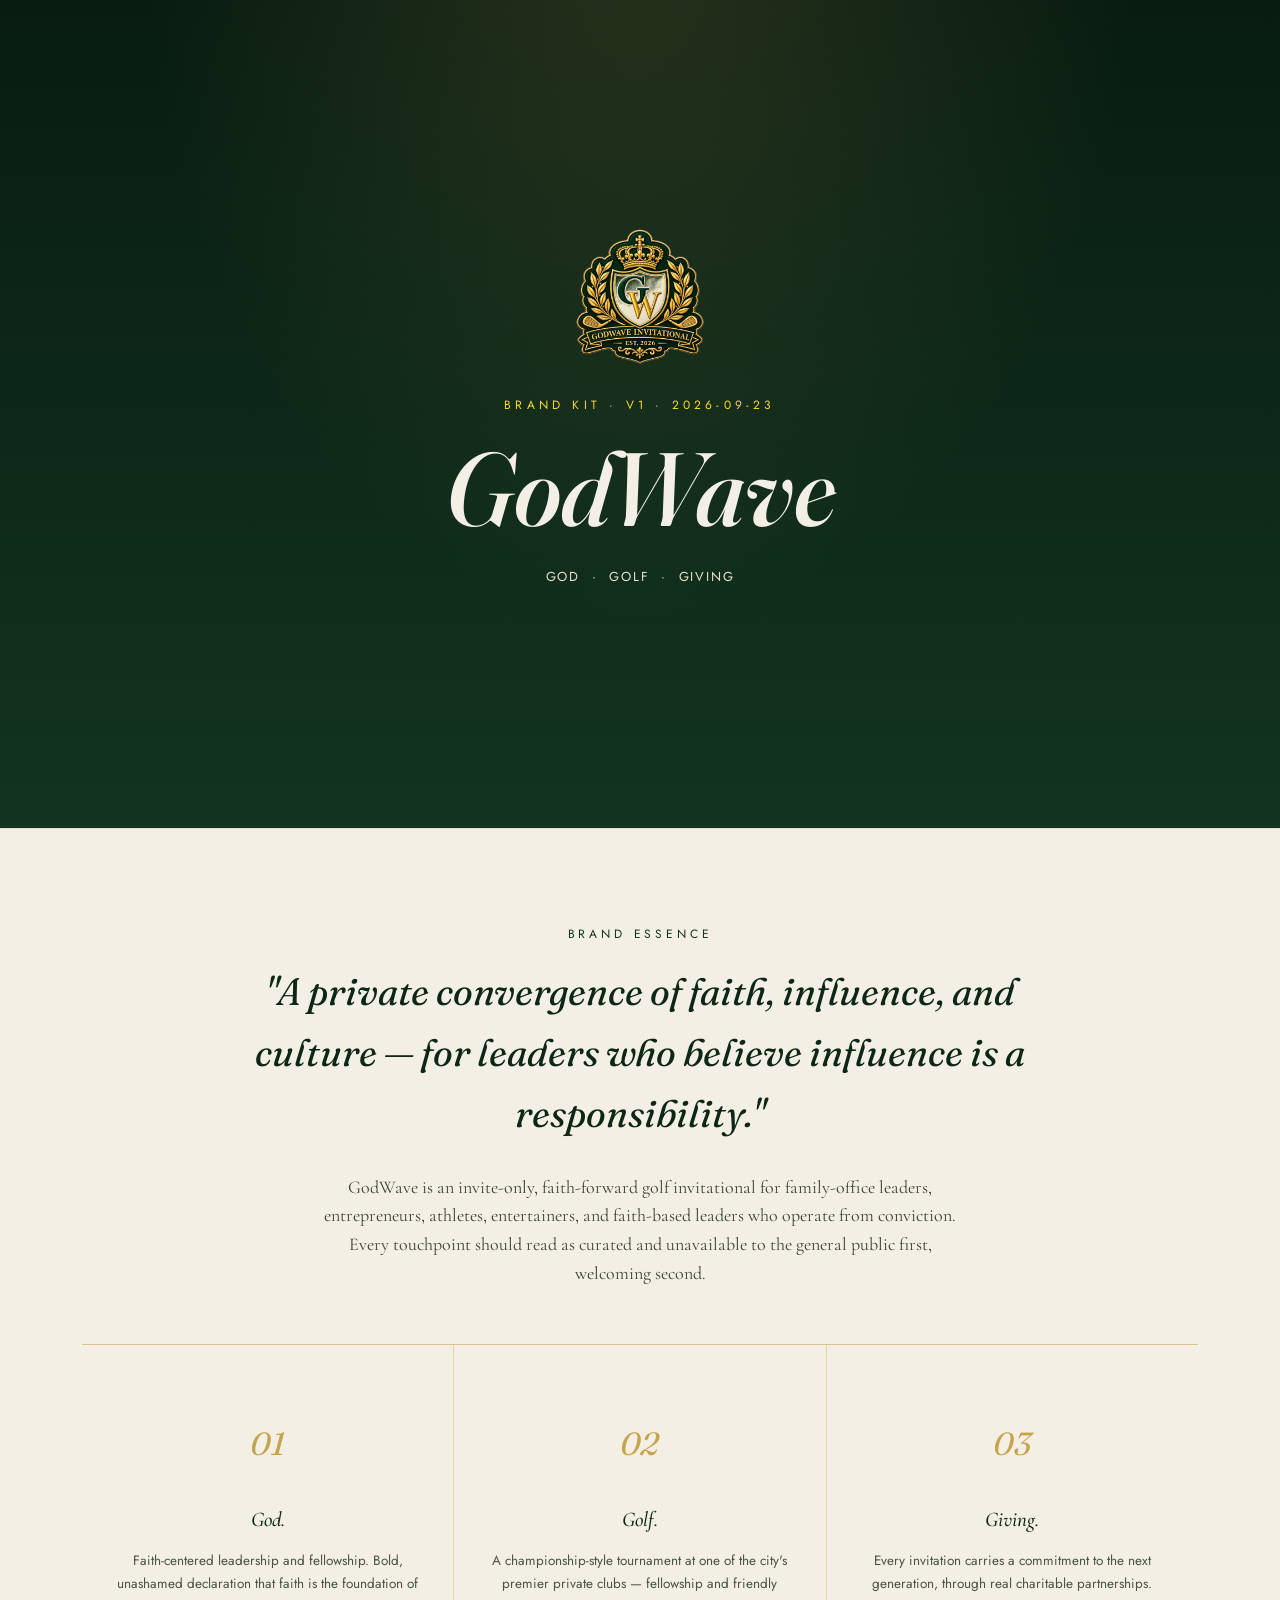
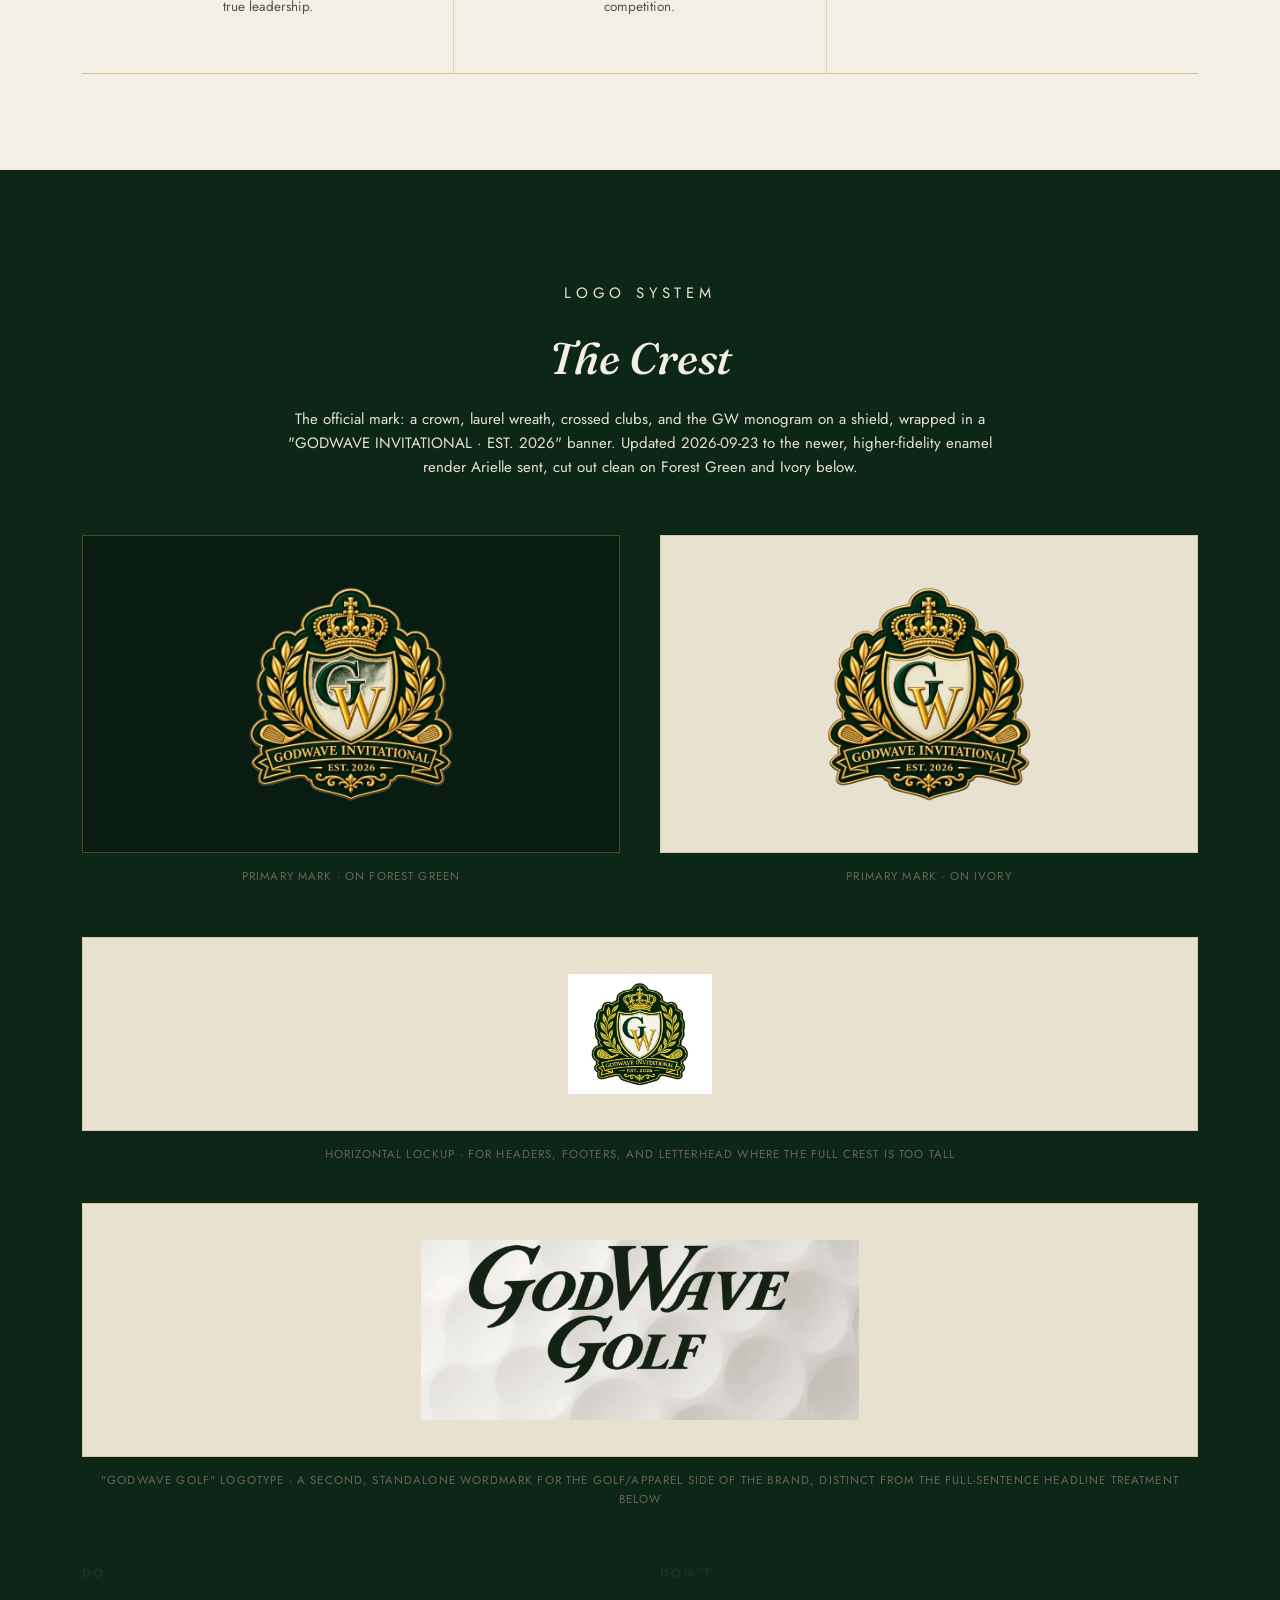
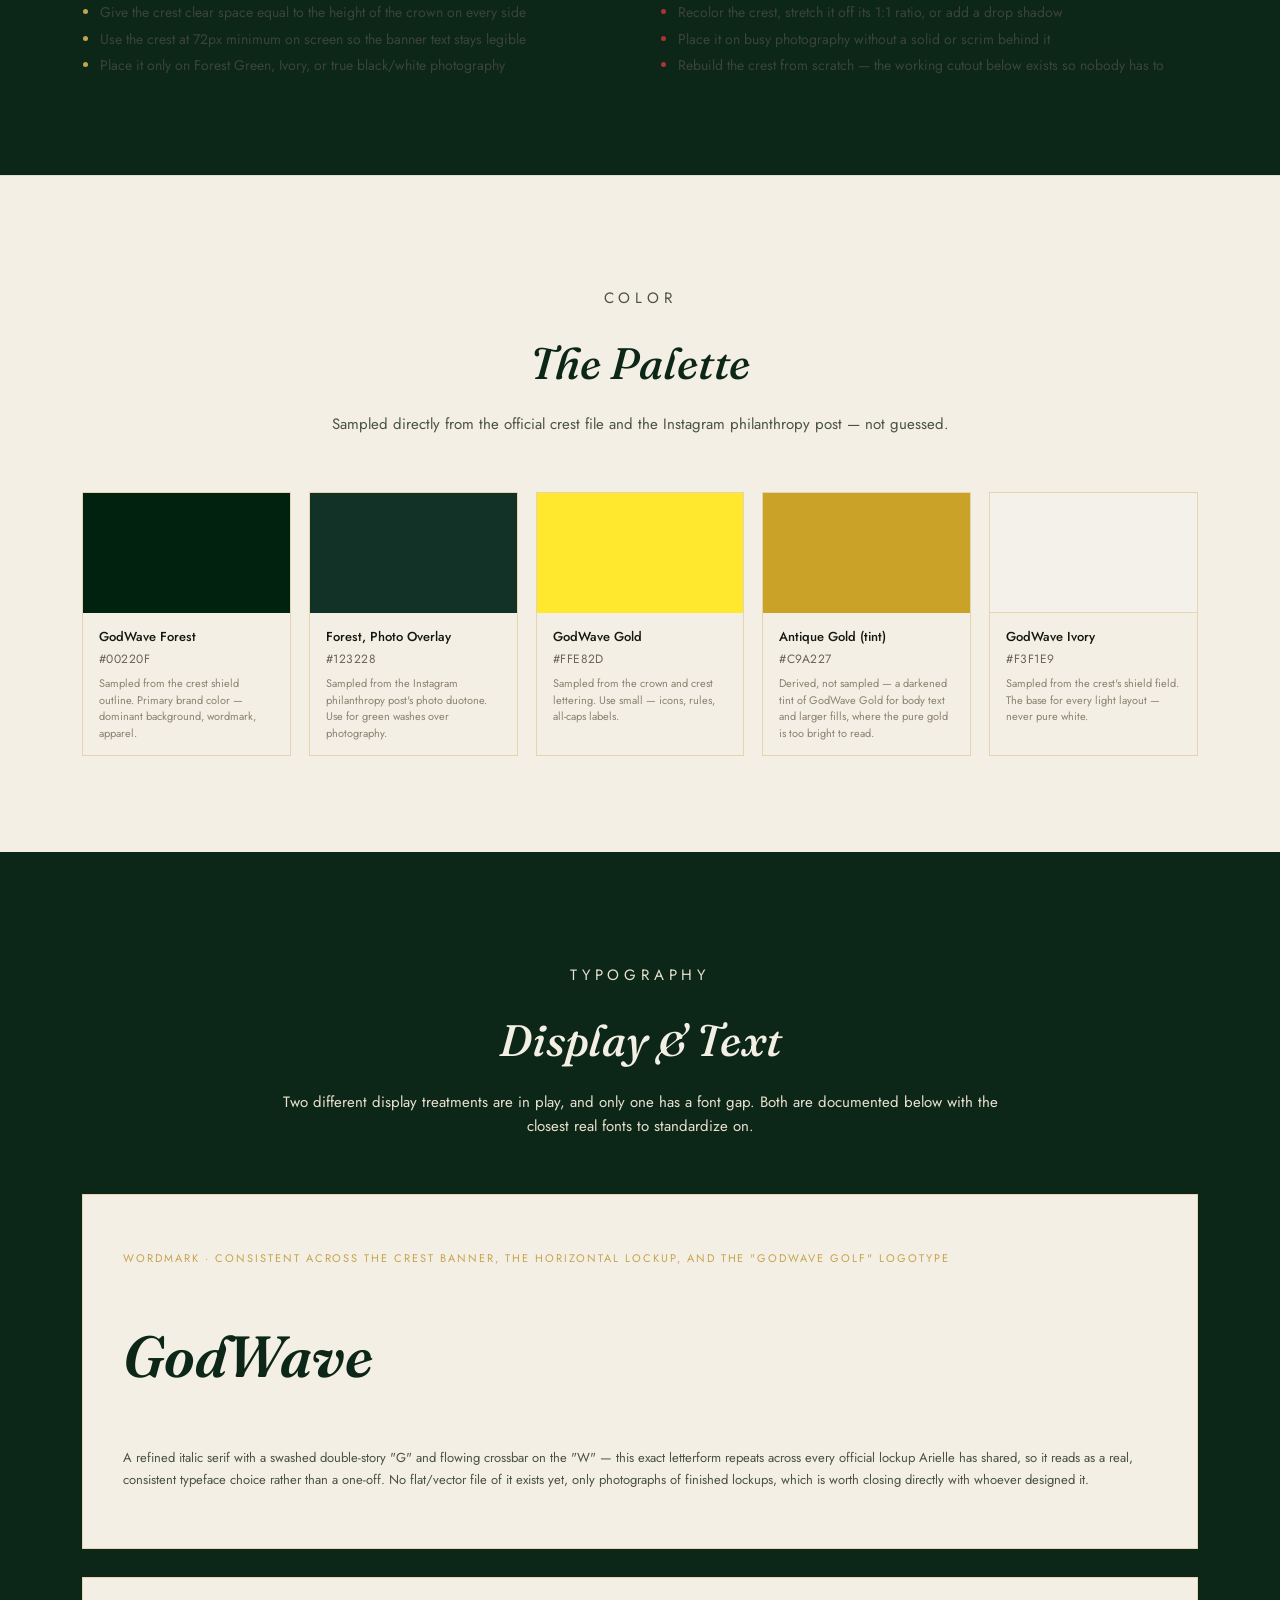
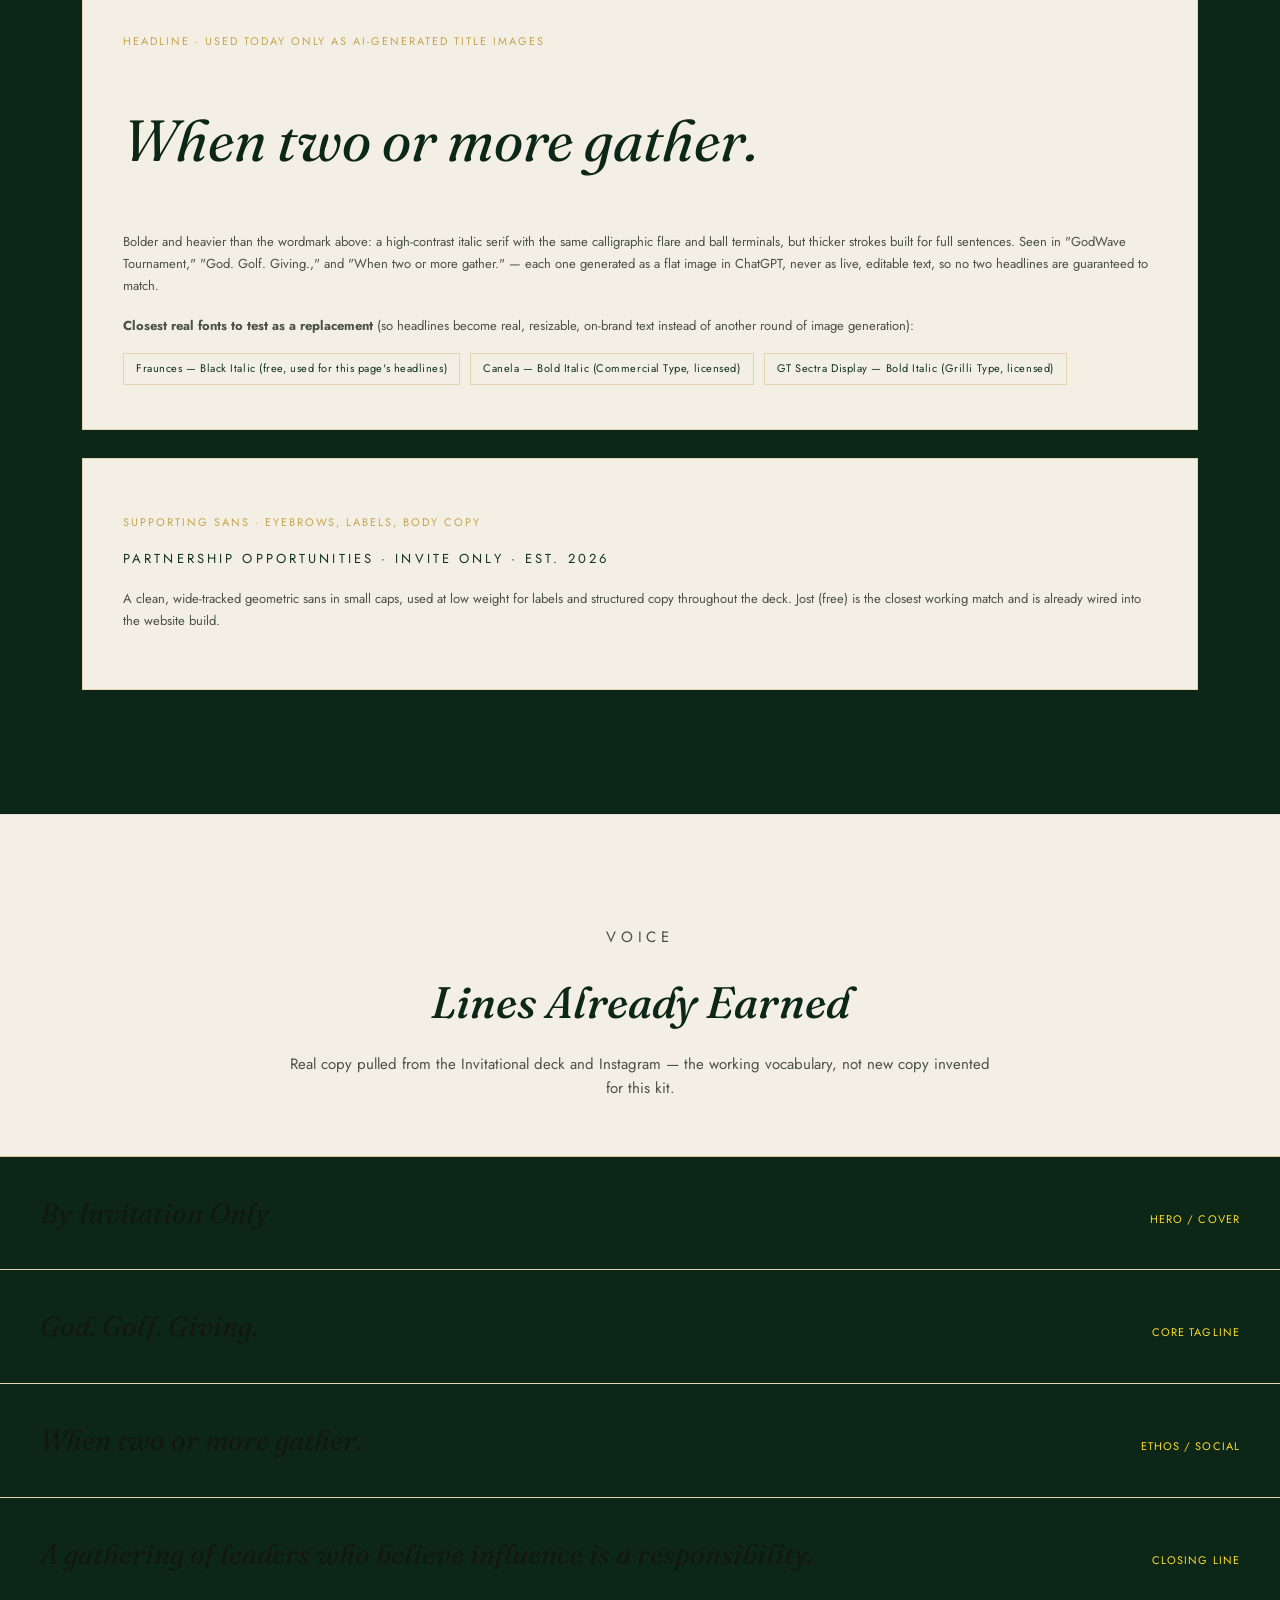
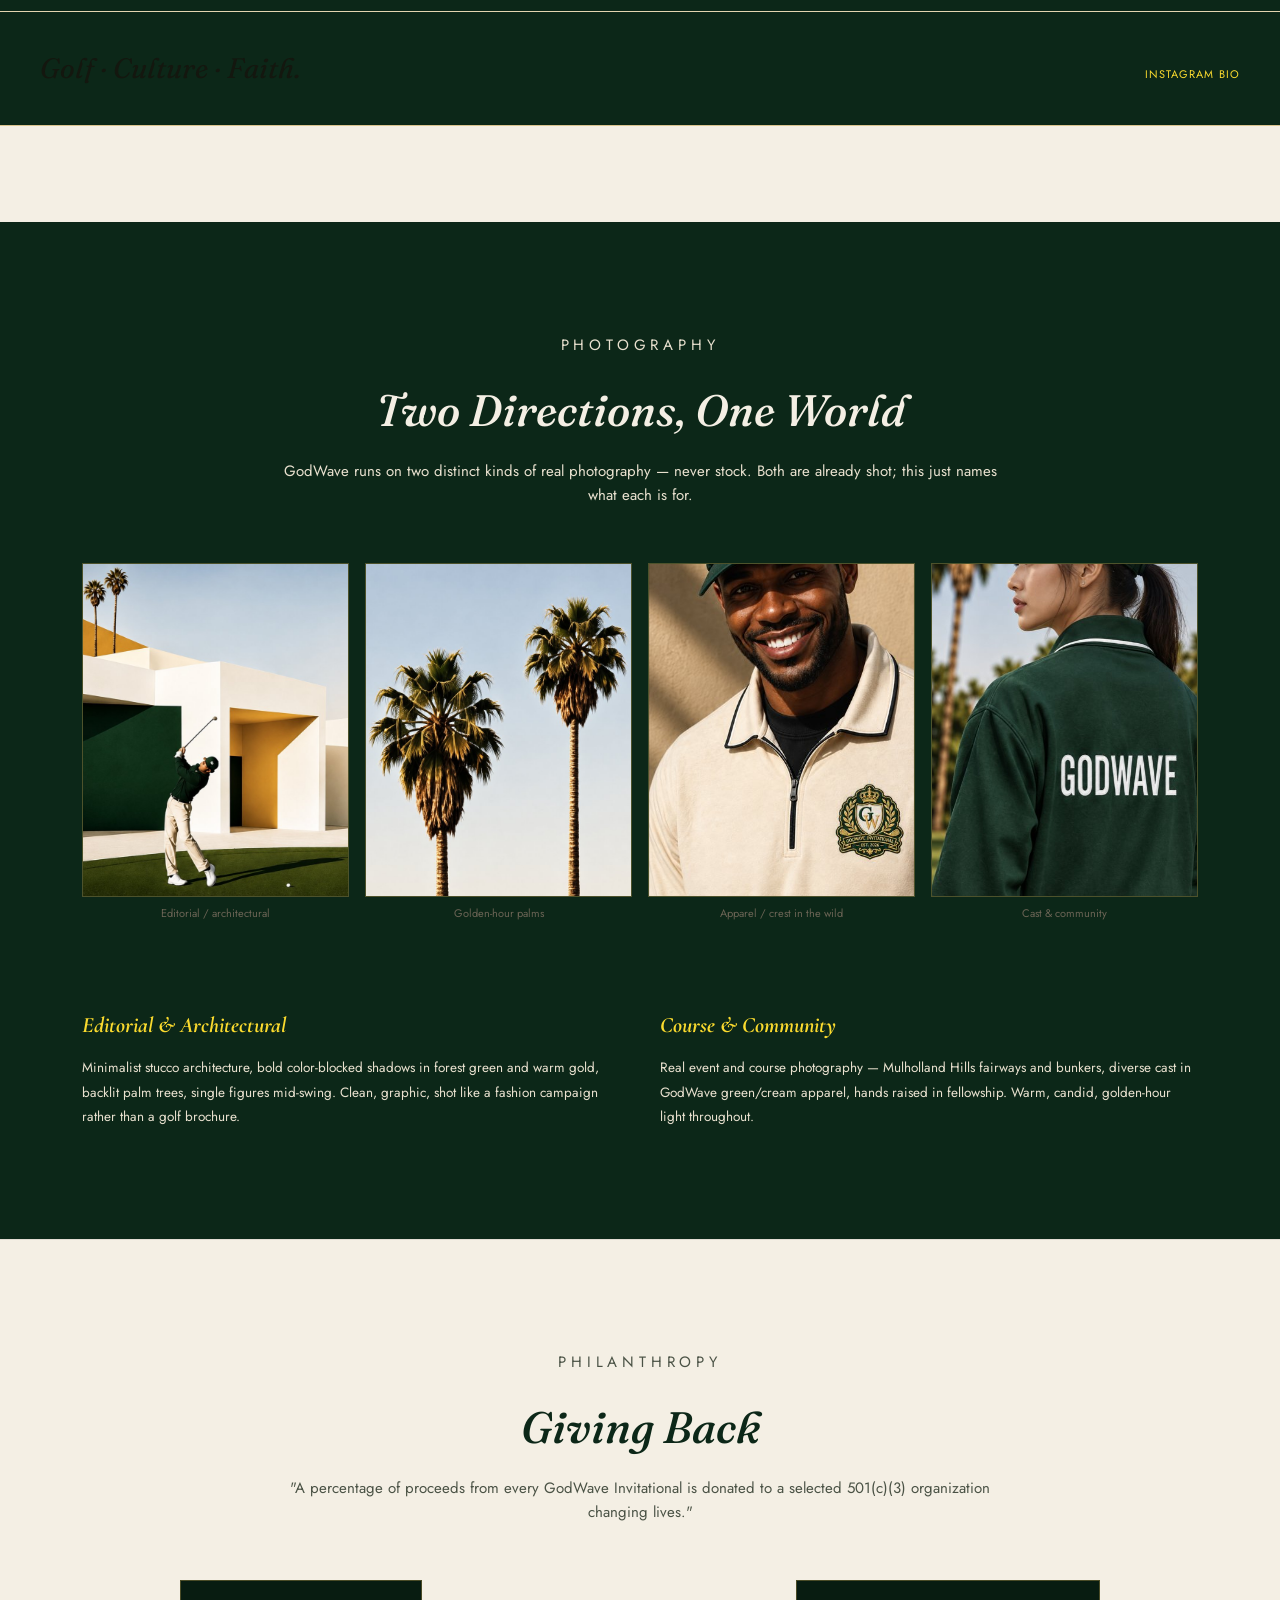
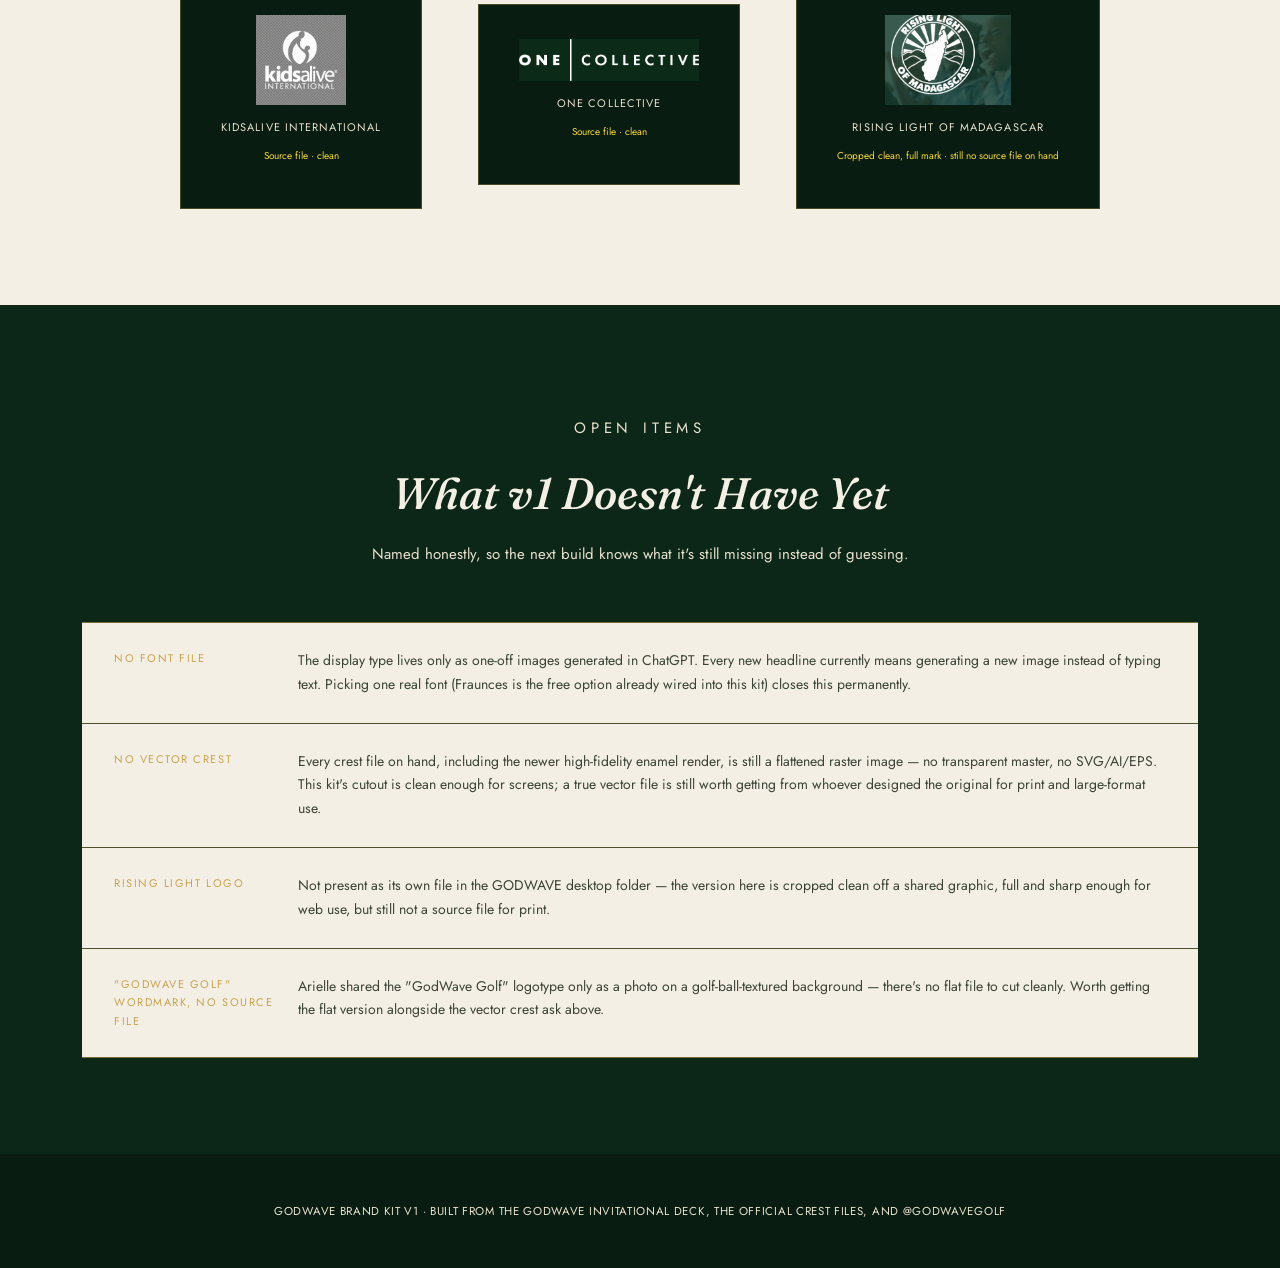
==== brand-kit/index.html @ 6af39748 "Add GodWave brand kit v1" ====
<!doctype html>
<html lang="en">
<head>
<meta charset="utf-8" />
<meta name="viewport" content="width=device-width, initial-scale=1" />
<title>GodWave — Brand Kit v1</title>
<link rel="preconnect" href="https://fonts.googleapis.com">
<link rel="preconnect" href="https://fonts.gstatic.com" crossorigin>
<link href="https://fonts.googleapis.com/css2?family=Fraunces:ital,opsz,wght@0,9..144,600;0,9..144,900;1,9..144,600;1,9..144,900&family=Cormorant+Garamond:ital,wght@0,500;1,500;1,600&family=Jost:wght@400;500&display=swap" rel="stylesheet">
<link rel="stylesheet" href="styles.css" />
</head>
<body>

<section class="cover">
  <div>
    <img src="assets/crest-transparent.png" alt="GodWave crest" />
    <p class="kicker">BRAND KIT · V1 · 2026-09-23</p>
    <h1>GodWave</h1>
    <p class="sub">GOD &nbsp;·&nbsp; GOLF &nbsp;·&nbsp; GIVING</p>
  </div>
</section>

<section>
  <div class="wrap">
    <p class="eyebrow eyebrow--onlight" style="text-align:center">BRAND ESSENCE</p>
    <p class="essence-quote">"A private convergence of faith, influence, and culture &mdash; for leaders who believe influence is a responsibility."</p>
    <p class="essence-body">GodWave is an invite-only, faith-forward golf invitational for family-office leaders, entrepreneurs, athletes, entertainers, and faith-based leaders who operate from conviction. Every touchpoint should read as curated and unavailable to the general public first, welcoming second.</p>

    <div class="pillars">
      <div class="pillar">
        <p class="num">01</p>
        <h3>God.</h3>
        <p>Faith-centered leadership and fellowship. Bold, unashamed declaration that faith is the foundation of true leadership.</p>
      </div>
      <div class="pillar">
        <p class="num">02</p>
        <h3>Golf.</h3>
        <p>A championship-style tournament at one of the city's premier private clubs &mdash; fellowship and friendly competition.</p>
      </div>
      <div class="pillar">
        <p class="num">03</p>
        <h3>Giving.</h3>
        <p>Every invitation carries a commitment to the next generation, through real charitable partnerships.</p>
      </div>
    </div>
  </div>
</section>

<section class="on-dark">
  <div class="wrap">
    <div class="section-head">
      <p class="eyebrow">LOGO SYSTEM</p>
      <h2>The Crest</h2>
      <p>The official mark: a crown, laurel wreath, crossed clubs, and the GW monogram on a shield, wrapped in a "GODWAVE INVITATIONAL &middot; EST. 2026" banner. Updated 2026-09-23 to the newer, higher-fidelity enamel render Arielle sent, cut out clean on Forest Green and Ivory below.</p>
    </div>

    <div class="logo-grid">
      <div>
        <div class="logo-card"><img src="assets/crest-transparent.png" alt="GodWave crest on dark green" /></div>
        <p class="logo-caption">Primary mark &middot; on Forest Green</p>
      </div>
      <div>
        <div class="logo-card logo-card--light"><img src="assets/crest-transparent.png" alt="GodWave crest on ivory" /></div>
        <p class="logo-caption">Primary mark &middot; on Ivory</p>
      </div>
    </div>

    <div style="margin-top:40px;">
      <div class="logo-card logo-card--light" style="padding:36px;">
        <img src="assets/logo-horizontal.png" alt="GodWave horizontal lockup" style="max-height:120px;" />
      </div>
      <p class="logo-caption">Horizontal lockup &middot; for headers, footers, and letterhead where the full crest is too tall</p>
    </div>

    <div style="margin-top:40px;">
      <div class="logo-card logo-card--light" style="padding:36px;">
        <img src="assets/logotype-godwave-golf.jpg" alt="GodWave Golf logotype" style="max-height:180px;" />
      </div>
      <p class="logo-caption">"GodWave Golf" logotype &middot; a second, standalone wordmark for the golf/apparel side of the brand, distinct from the full-sentence headline treatment below</p>
    </div>

    <div class="rules-grid">
      <div class="do">
        <h4>Do</h4>
        <ul>
          <li>Give the crest clear space equal to the height of the crown on every side</li>
          <li>Use the crest at 72px minimum on screen so the banner text stays legible</li>
          <li>Place it only on Forest Green, Ivory, or true black/white photography</li>
        </ul>
      </div>
      <div class="dont">
        <h4>Don't</h4>
        <ul>
          <li>Recolor the crest, stretch it off its 1:1 ratio, or add a drop shadow</li>
          <li>Place it on busy photography without a solid or scrim behind it</li>
          <li>Rebuild the crest from scratch &mdash; the working cutout below exists so nobody has to</li>
        </ul>
      </div>
    </div>
  </div>
</section>

<section>
  <div class="wrap">
    <div class="section-head">
      <p class="eyebrow eyebrow--onlight">COLOR</p>
      <h2 style="color:var(--green-900)">The Palette</h2>
      <p style="color:#4a5245">Sampled directly from the official crest file and the Instagram philanthropy post &mdash; not guessed.</p>
    </div>

    <div class="swatches">
      <div class="swatch">
        <div class="swatch__fill" style="background:#00220F"></div>
        <div class="swatch__meta">
          <div class="swatch__name">GodWave Forest</div>
          <div class="swatch__hex">#00220F</div>
          <div class="swatch__note">Sampled from the crest shield outline. Primary brand color &mdash; dominant background, wordmark, apparel.</div>
        </div>
      </div>
      <div class="swatch">
        <div class="swatch__fill" style="background:#123228"></div>
        <div class="swatch__meta">
          <div class="swatch__name">Forest, Photo Overlay</div>
          <div class="swatch__hex">#123228</div>
          <div class="swatch__note">Sampled from the Instagram philanthropy post's photo duotone. Use for green washes over photography.</div>
        </div>
      </div>
      <div class="swatch">
        <div class="swatch__fill" style="background:#FFE82D"></div>
        <div class="swatch__meta">
          <div class="swatch__name">GodWave Gold</div>
          <div class="swatch__hex">#FFE82D</div>
          <div class="swatch__note">Sampled from the crown and crest lettering. Use small &mdash; icons, rules, all-caps labels.</div>
        </div>
      </div>
      <div class="swatch">
        <div class="swatch__fill" style="background:#C9A227"></div>
        <div class="swatch__meta">
          <div class="swatch__name">Antique Gold (tint)</div>
          <div class="swatch__hex">#C9A227</div>
          <div class="swatch__note">Derived, not sampled &mdash; a darkened tint of GodWave Gold for body text and larger fills, where the pure gold is too bright to read.</div>
        </div>
      </div>
      <div class="swatch">
        <div class="swatch__fill" style="background:#F3F1E9;border-bottom:1px solid var(--line)"></div>
        <div class="swatch__meta">
          <div class="swatch__name">GodWave Ivory</div>
          <div class="swatch__hex">#F3F1E9</div>
          <div class="swatch__note">Sampled from the crest's shield field. The base for every light layout &mdash; never pure white.</div>
        </div>
      </div>
    </div>
  </div>
</section>

<section class="on-dark">
  <div class="wrap">
    <div class="section-head">
      <p class="eyebrow">TYPOGRAPHY</p>
      <h2>Display &amp; Text</h2>
      <p>Two different display treatments are in play, and only one has a font gap. Both are documented below with the closest real fonts to standardize on.</p>
    </div>

    <div class="type-specimen">
      <p class="label">Wordmark &middot; consistent across the crest banner, the horizontal lockup, and the "GodWave Golf" logotype</p>
      <p class="sample-display" style="font-weight:600;">GodWave</p>
      <p class="meta">A refined italic serif with a swashed double-story "G" and flowing crossbar on the "W" &mdash; this exact letterform repeats across every official lockup Arielle has shared, so it reads as a real, consistent typeface choice rather than a one-off. No flat/vector file of it exists yet, only photographs of finished lockups, which is worth closing directly with whoever designed it.</p>
    </div>

    <div class="type-specimen">
      <p class="label">Headline &middot; used today only as AI-generated title images</p>
      <p class="sample-display">When two or more gather.</p>
      <p class="meta">Bolder and heavier than the wordmark above: a high-contrast italic serif with the same calligraphic flare and ball terminals, but thicker strokes built for full sentences. Seen in "GodWave Tournament," "God. Golf. Giving.," and "When two or more gather." &mdash; each one generated as a flat image in ChatGPT, never as live, editable text, so no two headlines are guaranteed to match.</p>
      <p class="meta"><strong>Closest real fonts to test as a replacement</strong> (so headlines become real, resizable, on-brand text instead of another round of image generation):</p>
      <div class="candidates">
        <span>Fraunces &mdash; Black Italic (free, used for this page's headlines)</span>
        <span>Canela &mdash; Bold Italic (Commercial Type, licensed)</span>
        <span>GT Sectra Display &mdash; Bold Italic (Grilli Type, licensed)</span>
      </div>
    </div>

    <div class="type-specimen">
      <p class="label">Supporting sans &middot; eyebrows, labels, body copy</p>
      <p class="sample-sans">PARTNERSHIP OPPORTUNITIES &middot; INVITE ONLY &middot; EST. 2026</p>
      <p class="meta">A clean, wide-tracked geometric sans in small caps, used at low weight for labels and structured copy throughout the deck. Jost (free) is the closest working match and is already wired into the website build.</p>
    </div>
  </div>
</section>

<section>
  <div class="wrap">
    <div class="section-head">
      <p class="eyebrow eyebrow--onlight">VOICE</p>
      <h2 style="color:var(--green-900)">Lines Already Earned</h2>
      <p style="color:#4a5245">Real copy pulled from the Invitational deck and Instagram &mdash; the working vocabulary, not new copy invented for this kit.</p>
    </div>
  </div>
  <div class="voice-lines">
    <div class="voice-line"><span class="text">By Invitation Only</span><span class="use">Hero / cover</span></div>
    <div class="voice-line"><span class="text">God. Golf. Giving.</span><span class="use">Core tagline</span></div>
    <div class="voice-line"><span class="text">When two or more gather.</span><span class="use">Ethos / social</span></div>
    <div class="voice-line"><span class="text">A gathering of leaders who believe influence is a responsibility.</span><span class="use">Closing line</span></div>
    <div class="voice-line"><span class="text">Golf &middot; Culture &middot; Faith.</span><span class="use">Instagram bio</span></div>
  </div>
</section>

<section class="on-dark">
  <div class="wrap">
    <div class="section-head">
      <p class="eyebrow">PHOTOGRAPHY</p>
      <h2>Two Directions, One World</h2>
      <p>GodWave runs on two distinct kinds of real photography &mdash; never stock. Both are already shot; this just names what each is for.</p>
    </div>

    <div class="photo-grid">
      <figure><img src="assets/photo-architectural.jpg" alt="Editorial architectural golf photo" /><figcaption>Editorial / architectural</figcaption></figure>
      <figure><img src="assets/photo-palms.jpg" alt="Backlit palm trees" /><figcaption>Golden-hour palms</figcaption></figure>
      <figure><img src="assets/photo-apparel.jpg" alt="Embroidered crest on cap and quarter-zip" /><figcaption>Apparel / crest in the wild</figcaption></figure>
      <figure><img src="assets/photo-group.jpg" alt="Group in GodWave apparel" /><figcaption>Cast &amp; community</figcaption></figure>
    </div>

    <div class="photo-pillars">
      <div class="photo-pillar">
        <h4>Editorial &amp; Architectural</h4>
        <p>Minimalist stucco architecture, bold color-blocked shadows in forest green and warm gold, backlit palm trees, single figures mid-swing. Clean, graphic, shot like a fashion campaign rather than a golf brochure.</p>
      </div>
      <div class="photo-pillar">
        <h4>Course &amp; Community</h4>
        <p>Real event and course photography &mdash; Mulholland Hills fairways and bunkers, diverse cast in GodWave green/cream apparel, hands raised in fellowship. Warm, candid, golden-hour light throughout.</p>
      </div>
    </div>
  </div>
</section>

<section>
  <div class="wrap">
    <div class="section-head">
      <p class="eyebrow eyebrow--onlight">PHILANTHROPY</p>
      <h2 style="color:var(--green-900)">Giving Back</h2>
      <p style="color:#4a5245">"A percentage of proceeds from every GodWave Invitational is donated to a selected 501(c)(3) organization changing lives."</p>
    </div>
    <div class="partner-row">
      <div class="partner-card">
        <img src="assets/philanthropy-kidsalive.png" alt="Kidsalive International logo" />
        <p class="partner-name">Kidsalive International</p>
        <p class="partner-flag">Source file &middot; clean</p>
      </div>
      <div class="partner-card">
        <img src="assets/philanthropy-onecollective.png" alt="One Collective logo" />
        <p class="partner-name">One Collective</p>
        <p class="partner-flag">Source file &middot; clean</p>
      </div>
      <div class="partner-card">
        <img src="assets/philanthropy-risinglight-ref.png" alt="Rising Light of Madagascar logo, reference crop" />
        <p class="partner-name">Rising Light of Madagascar</p>
        <p class="partner-flag">Cropped clean, full mark &middot; still no source file on hand</p>
      </div>
    </div>
  </div>
</section>

<section class="on-dark">
  <div class="wrap">
    <div class="section-head">
      <p class="eyebrow">OPEN ITEMS</p>
      <h2>What v1 Doesn't Have Yet</h2>
      <p>Named honestly, so the next build knows what it's still missing instead of guessing.</p>
    </div>
    <div class="gap-list">
      <div class="gap-item">
        <p class="tag">No font file</p>
        <p>The display type lives only as one-off images generated in ChatGPT. Every new headline currently means generating a new image instead of typing text. Picking one real font (Fraunces is the free option already wired into this kit) closes this permanently.</p>
      </div>
      <div class="gap-item">
        <p class="tag">No vector crest</p>
        <p>Every crest file on hand, including the newer high-fidelity enamel render, is still a flattened raster image &mdash; no transparent master, no SVG/AI/EPS. This kit's cutout is clean enough for screens; a true vector file is still worth getting from whoever designed the original for print and large-format use.</p>
      </div>
      <div class="gap-item">
        <p class="tag">Rising Light logo</p>
        <p>Not present as its own file in the GODWAVE desktop folder &mdash; the version here is cropped clean off a shared graphic, full and sharp enough for web use, but still not a source file for print.</p>
      </div>
      <div class="gap-item">
        <p class="tag">"GodWave Golf" wordmark, no source file</p>
        <p>Arielle shared the "GodWave Golf" logotype only as a photo on a golf-ball-textured background &mdash; there's no flat file to cut cleanly. Worth getting the flat version alongside the vector crest ask above.</p>
      </div>
    </div>
  </div>
</section>

<footer class="kit-footer">
  GODWAVE BRAND KIT V1 &middot; BUILT FROM THE GODWAVE INVITATIONAL DECK, THE OFFICIAL CREST FILES, AND @GODWAVEGOLF
</footer>

</body>
</html>
---- brand-kit/styles.css ----
/* GodWave Brand Kit v1 — reuses the landing page's own design language */

:root {
  --green-950: #081c11;
  --green-900: #0c2718;
  --green-800: #123420;
  --ivory: #f4efe4;
  --ivory-dim: #e9e1cf;
  --gold: #c6a34f;
  --gold-bright: #fada2e;
  --gold-sampled: #ffe82d;
  --ink: #14170f;
  --line: rgba(198, 163, 79, 0.35);

  --serif: "Cormorant Garamond", "Iowan Old Style", Georgia, serif;
  --display: "Fraunces", var(--serif);
  --sans: "Jost", "Helvetica Neue", Arial, sans-serif;

  --max: 1180px;
}

* { box-sizing: border-box; }
html { scroll-behavior: smooth; }

body {
  margin: 0;
  background: var(--ivory);
  color: var(--ink);
  font-family: var(--serif);
  font-size: 18px;
  line-height: 1.6;
  -webkit-font-smoothing: antialiased;
}

img { max-width: 100%; display: block; }

.wrap {
  max-width: var(--max);
  margin: 0 auto;
  padding: 0 32px;
}

.eyebrow {
  font-family: var(--sans);
  font-size: 12px;
  letter-spacing: 0.32em;
  text-transform: uppercase;
  color: var(--gold);
  margin: 0 0 18px;
}

.eyebrow--onlight { color: var(--green-800); }

h1, h2, h3 { font-family: var(--serif); font-weight: 500; margin: 0; }

section { padding: 96px 0; }
section + section { border-top: 1px solid rgba(20, 23, 15, 0.08); }
.on-dark { background: var(--green-900); color: var(--ivory); }
.on-dark + .on-dark { border-top: 1px solid var(--line); }
.on-dark .eyebrow { color: var(--gold-bright); }

.section-head { max-width: 720px; margin: 0 auto 56px; text-align: center; }
.section-head h2 { font-family: var(--display); font-style: italic; font-size: clamp(30px, 4vw, 44px); }
.section-head p { font-family: var(--sans); font-size: 15px; color: #4a5245; margin-top: 14px; }
.on-dark .section-head p { color: var(--ivory-dim); }

/* ---------- Cover ---------- */

.cover {
  min-height: 92vh;
  display: flex;
  align-items: center;
  justify-content: center;
  text-align: center;
  color: var(--ivory);
  background: radial-gradient(ellipse at 50% -10%, rgba(198, 163, 79, 0.16), transparent 55%),
    linear-gradient(180deg, var(--green-950), var(--green-800));
  padding: 100px 32px;
}

.cover img { width: 132px; margin: 0 auto 30px; }
.cover .kicker { font-family: var(--sans); font-size: 12px; letter-spacing: 0.35em; color: var(--gold-bright); margin-bottom: 22px; }
.cover h1 { font-family: var(--display); font-style: italic; font-size: clamp(52px, 9vw, 104px); line-height: 1; }
.cover .sub { font-family: var(--sans); font-size: 13px; letter-spacing: 0.14em; color: var(--ivory-dim); margin-top: 26px; }

/* ---------- Essence ---------- */

.essence-quote {
  font-family: var(--display);
  font-style: italic;
  font-size: clamp(26px, 3.6vw, 38px);
  max-width: 780px;
  margin: 0 auto 28px;
  text-align: center;
  color: var(--green-900);
}
.essence-body { max-width: 640px; margin: 0 auto; text-align: center; color: #3c4438; }

.pillars { display: grid; grid-template-columns: repeat(3, 1fr); gap: 1px; background: var(--line); margin-top: 56px; border-top: 1px solid var(--line); border-bottom: 1px solid var(--line); }
.pillar { background: var(--ivory); padding: 40px 28px; text-align: center; }
.pillar .num { font-family: var(--display); font-style: italic; font-size: 32px; color: var(--gold); }
.pillar h3 { font-size: 21px; font-style: italic; margin: 8px 0 10px; color: var(--green-900); }
.pillar p { font-family: var(--sans); font-size: 13.5px; line-height: 1.7; color: #4a5245; }

/* ---------- Logo system ---------- */

.logo-grid { display: grid; grid-template-columns: 1fr 1fr; gap: 40px; align-items: stretch; margin-top: 20px; }
.logo-card { background: var(--green-950); border: 1px solid var(--line); padding: 48px; display: flex; align-items: center; justify-content: center; }
.logo-card img { max-height: 220px; width: auto; margin: 0 auto; }
.logo-card--light { background: var(--ivory-dim); }
.logo-caption { font-family: var(--sans); font-size: 11.5px; letter-spacing: 0.1em; text-transform: uppercase; color: #6b6455; text-align: center; margin-top: 14px; }

.rules-grid { display: grid; grid-template-columns: 1fr 1fr; gap: 40px; margin-top: 56px; }
.rules-grid h4 { font-family: var(--sans); font-size: 12px; letter-spacing: 0.2em; text-transform: uppercase; color: var(--green-800); margin: 0 0 16px; }
.rules-grid ul { margin: 0; padding-left: 18px; font-family: var(--sans); font-size: 14px; line-height: 1.9; color: #3c4438; }
.rules-grid .dont li::marker { color: #a33; }
.rules-grid .do li::marker { color: var(--gold); }

/* ---------- Color palette ---------- */

.swatches { display: grid; grid-template-columns: repeat(5, 1fr); gap: 18px; margin-top: 20px; }
.swatch { border: 1px solid var(--line); }
.swatch__fill { height: 120px; }
.swatch__meta { padding: 14px 16px; font-family: var(--sans); background: var(--ivory); }
.swatch__name { font-size: 13px; font-weight: 500; color: var(--ink); }
.swatch__hex { font-size: 12px; color: #6b6455; margin-top: 2px; letter-spacing: 0.04em; }
.swatch__note { font-size: 11px; color: #8a8270; margin-top: 6px; line-height: 1.5; }

/* ---------- Typography ---------- */

.type-specimen { border: 1px solid var(--line); padding: 44px 40px; margin-bottom: 28px; background: var(--ivory); }
.type-specimen .label { font-family: var(--sans); font-size: 11px; letter-spacing: 0.18em; text-transform: uppercase; color: var(--gold); margin-bottom: 18px; }
.type-specimen .sample-display { font-family: var(--display); font-style: italic; font-size: clamp(34px, 5vw, 58px); color: var(--green-900); line-height: 1.1; }
.type-specimen .sample-sans { font-family: var(--sans); font-size: 13px; letter-spacing: 0.24em; text-transform: uppercase; color: var(--green-800); }
.type-specimen .meta { font-family: var(--sans); font-size: 13px; color: #4a5245; margin-top: 18px; line-height: 1.7; }
.type-specimen .candidates { display: flex; gap: 10px; flex-wrap: wrap; margin-top: 16px; }
.type-specimen .candidates span { font-family: var(--sans); font-size: 11px; letter-spacing: 0.05em; padding: 6px 12px; border: 1px solid var(--line); color: var(--green-800); }

.reference-shot { border: 1px solid var(--line); }
.reference-shot img { display: block; }
.reference-caption { font-family: var(--sans); font-size: 11.5px; color: #6b6455; margin-top: 10px; text-align: center; }

/* ---------- Voice ---------- */

.voice-lines { display: grid; gap: 1px; background: var(--line); border-top: 1px solid var(--line); border-bottom: 1px solid var(--line); margin-top: 10px; }
.voice-line { background: var(--green-900); padding: 34px 40px; display: flex; align-items: baseline; justify-content: space-between; gap: 24px; flex-wrap: wrap; }
.voice-line .text { font-family: var(--display); font-style: italic; font-size: clamp(20px, 2.6vw, 28px); }
.voice-line .use { font-family: var(--sans); font-size: 11px; letter-spacing: 0.1em; text-transform: uppercase; color: var(--gold-bright); white-space: nowrap; }

/* ---------- Photography ---------- */

.photo-grid { display: grid; grid-template-columns: repeat(4, 1fr); gap: 16px; margin-top: 20px; }
.photo-grid figure { margin: 0; }
.photo-grid img { border: 1px solid var(--line); aspect-ratio: 4/5; object-fit: cover; }
.photo-grid figcaption { font-family: var(--sans); font-size: 11px; color: #6b6455; margin-top: 8px; text-align: center; }

.photo-pillars { display: grid; grid-template-columns: 1fr 1fr; gap: 40px; margin-top: 56px; }
.photo-pillar h4 { font-family: var(--serif); font-style: italic; font-size: 22px; color: var(--gold-bright); margin-bottom: 10px; }
.photo-pillar p { font-family: var(--sans); font-size: 13.5px; line-height: 1.8; color: var(--ivory-dim); }

/* ---------- Philanthropy ---------- */

.partner-row { display: flex; justify-content: center; align-items: center; gap: 56px; flex-wrap: wrap; margin-top: 30px; }
.partner-card { background: var(--green-950); border: 1px solid var(--line); padding: 34px 40px; min-width: 220px; text-align: center; }
.partner-card img { max-height: 90px; max-width: 180px; margin: 0 auto; }
.partner-card .partner-name { font-family: var(--sans); font-size: 11px; letter-spacing: 0.1em; text-transform: uppercase; color: var(--ivory-dim); margin-top: 14px; }
.partner-card .partner-flag { font-family: var(--sans); font-size: 10px; color: var(--gold-bright); margin-top: 6px; }

/* ---------- Gaps ---------- */

.gap-list { display: grid; gap: 1px; background: var(--line); border-top: 1px solid var(--line); border-bottom: 1px solid var(--line); margin-top: 10px; }
.gap-item { background: var(--ivory); padding: 26px 32px; display: grid; grid-template-columns: 160px 1fr; gap: 24px; }
.gap-item .tag { font-family: var(--sans); font-size: 11px; letter-spacing: 0.14em; text-transform: uppercase; color: var(--gold); }
.gap-item p { margin: 0; font-family: var(--sans); font-size: 14px; color: #3c4438; line-height: 1.7; }

/* ---------- Footer ---------- */

.kit-footer { background: var(--green-950); color: var(--ivory-dim); text-align: center; padding: 48px 32px; font-family: var(--sans); font-size: 11.5px; letter-spacing: 0.06em; }

/* ---------- Responsive ---------- */

@media (max-width: 900px) {
  .logo-grid, .rules-grid, .photo-pillars { grid-template-columns: 1fr; }
  .swatches { grid-template-columns: repeat(2, 1fr); }
  .photo-grid { grid-template-columns: repeat(2, 1fr); }
  .gap-item { grid-template-columns: 1fr; gap: 8px; }
  .partner-row { gap: 24px; }
}
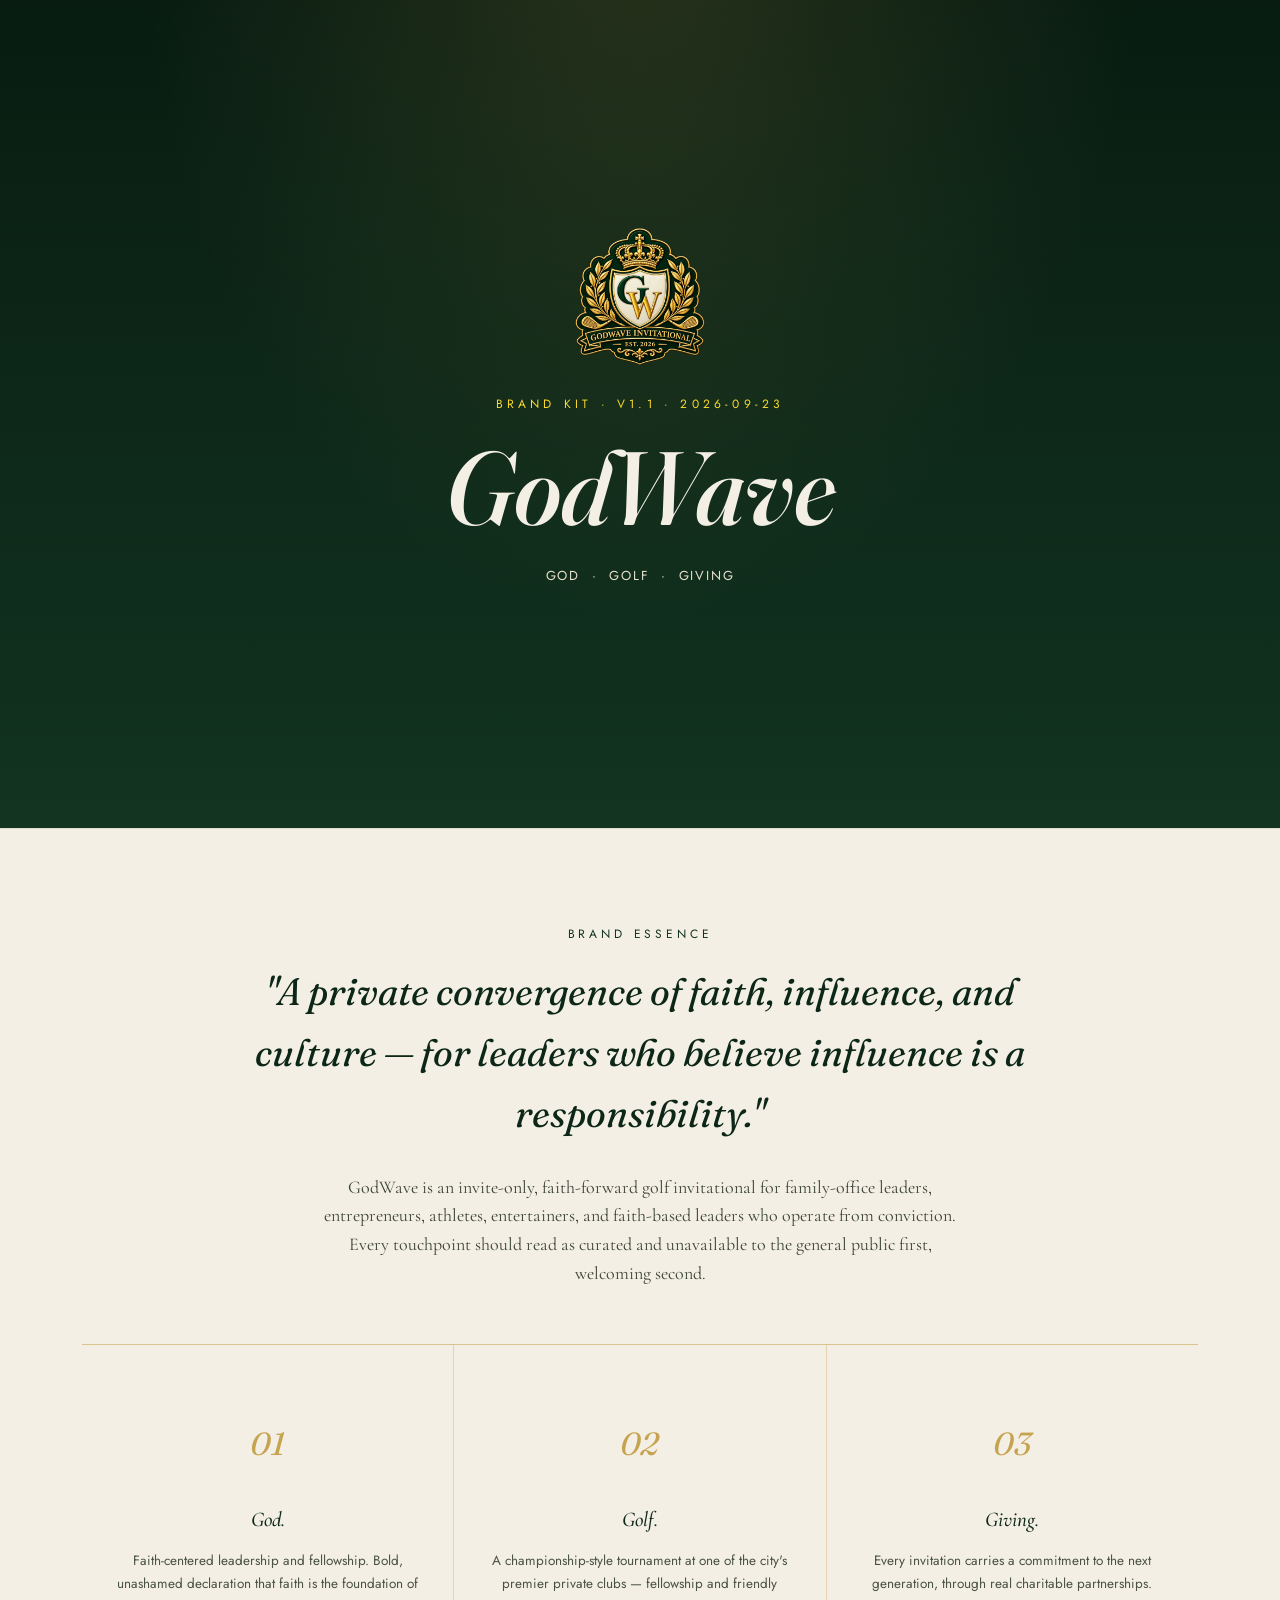
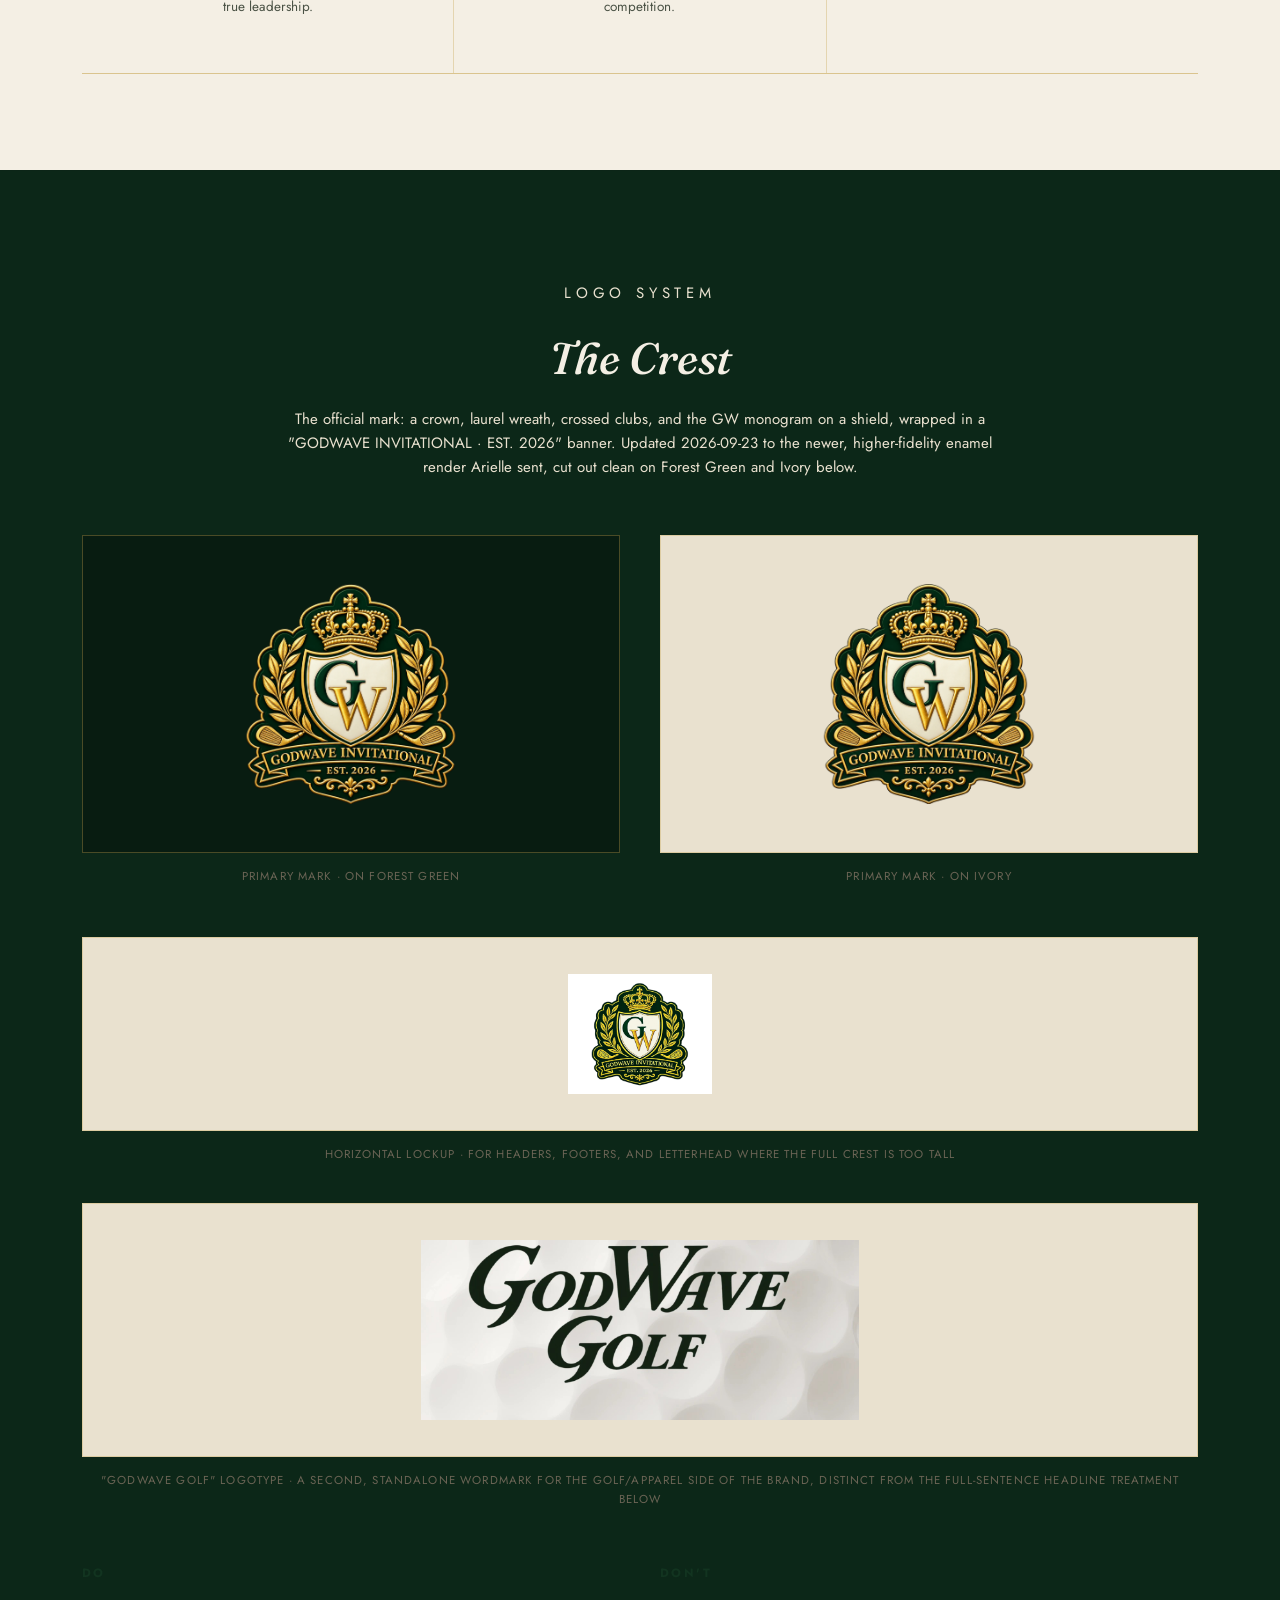
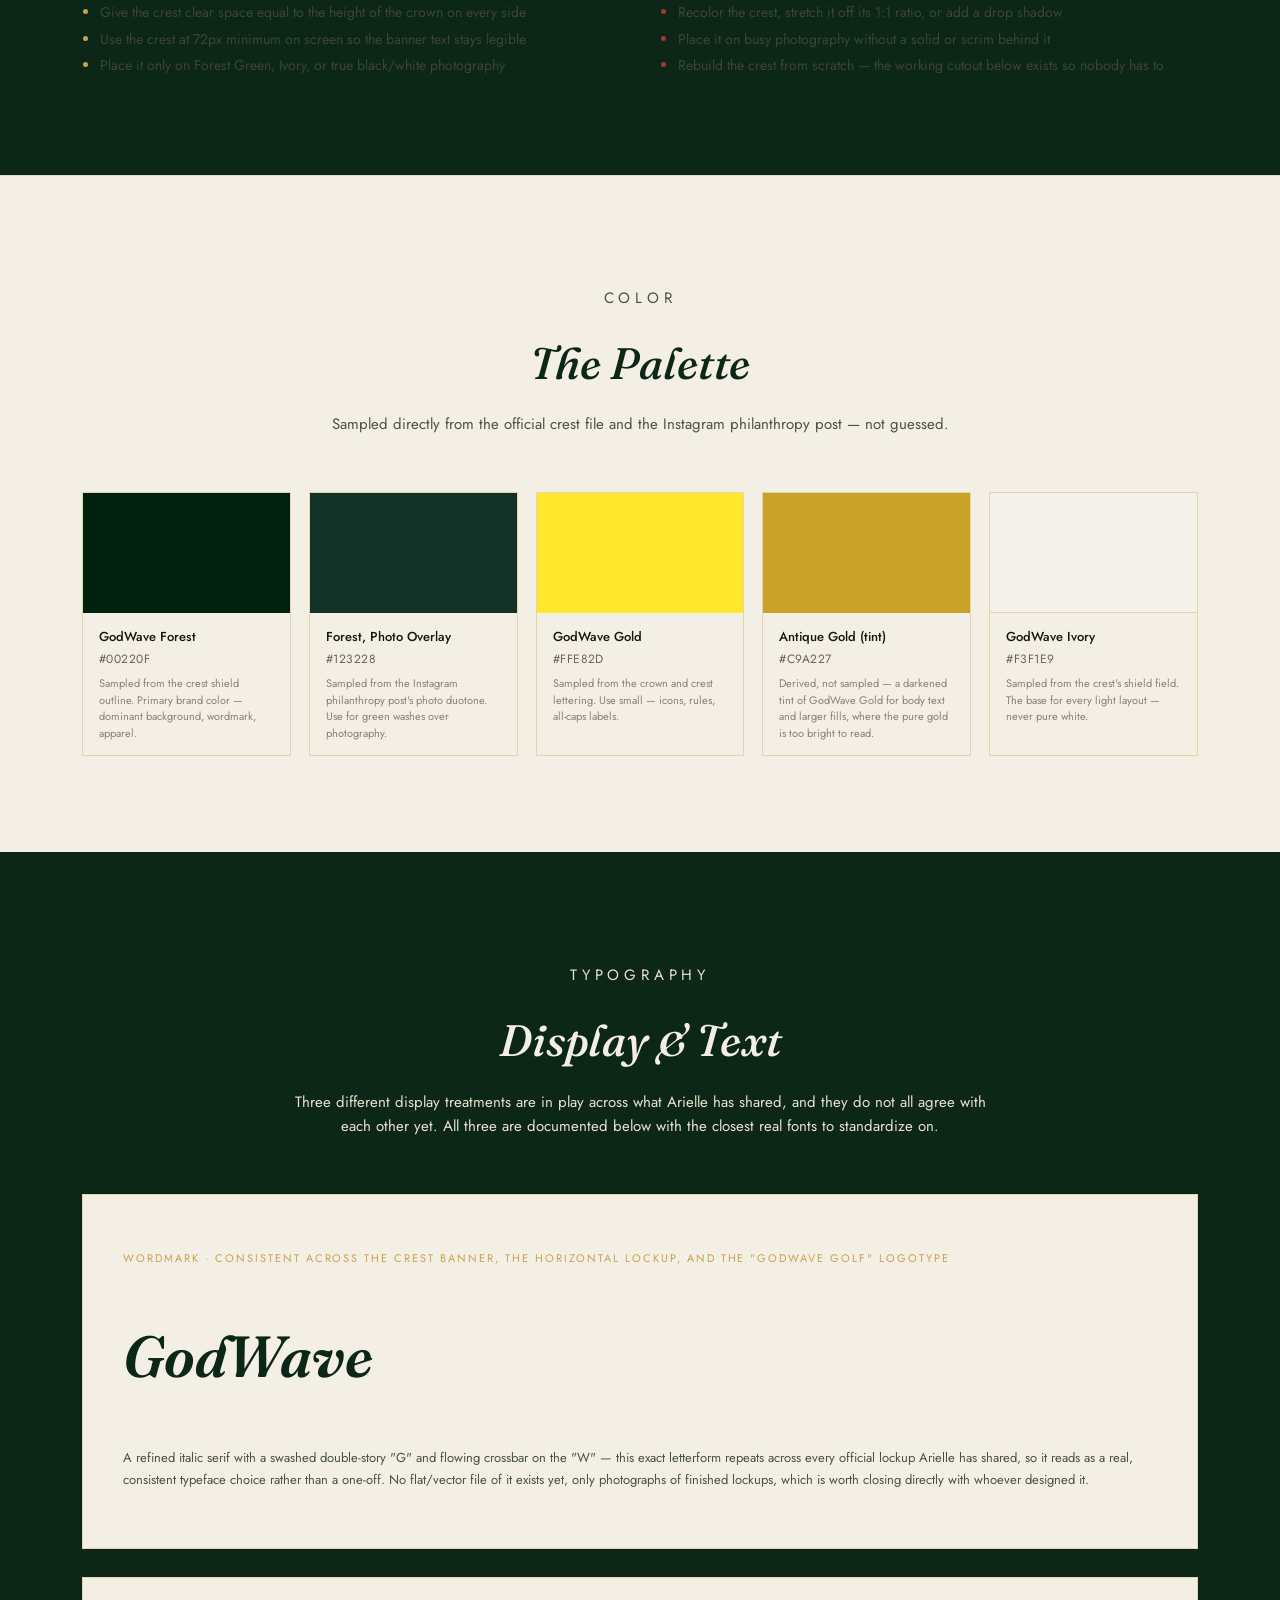
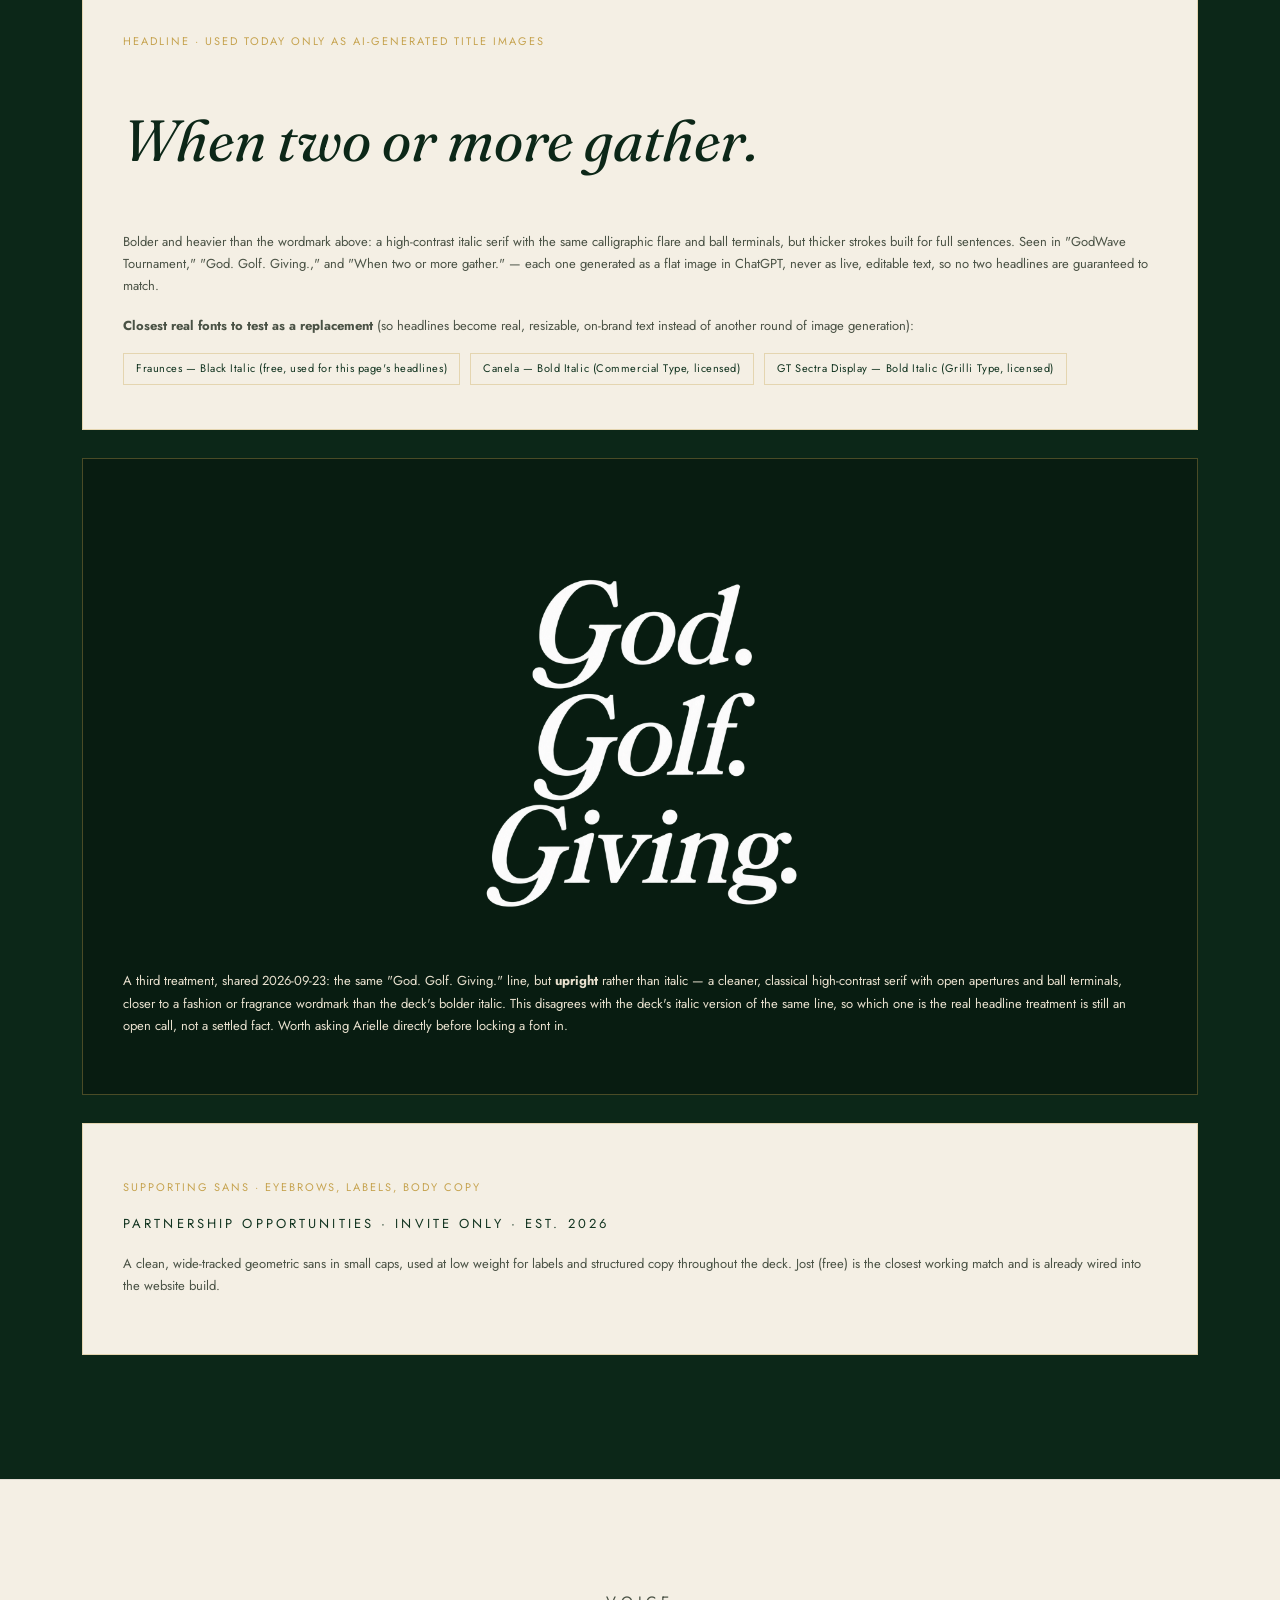
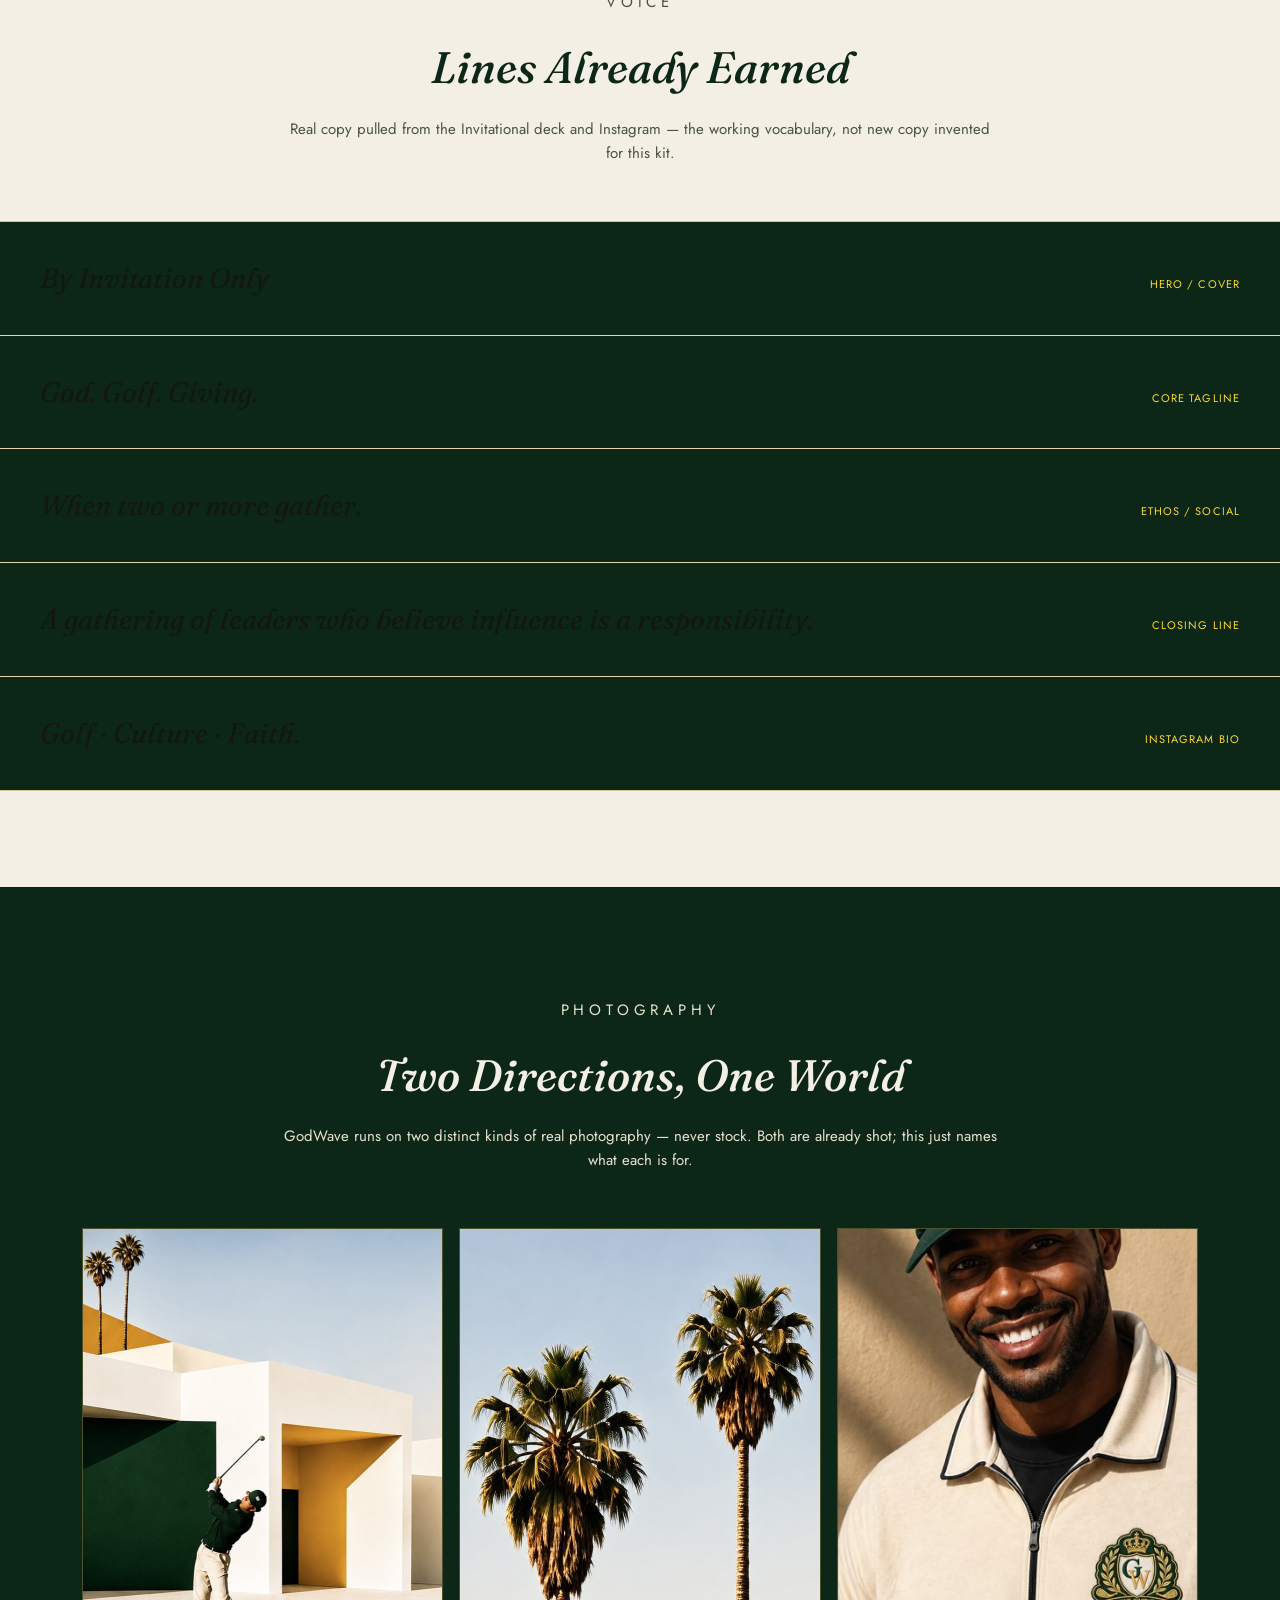
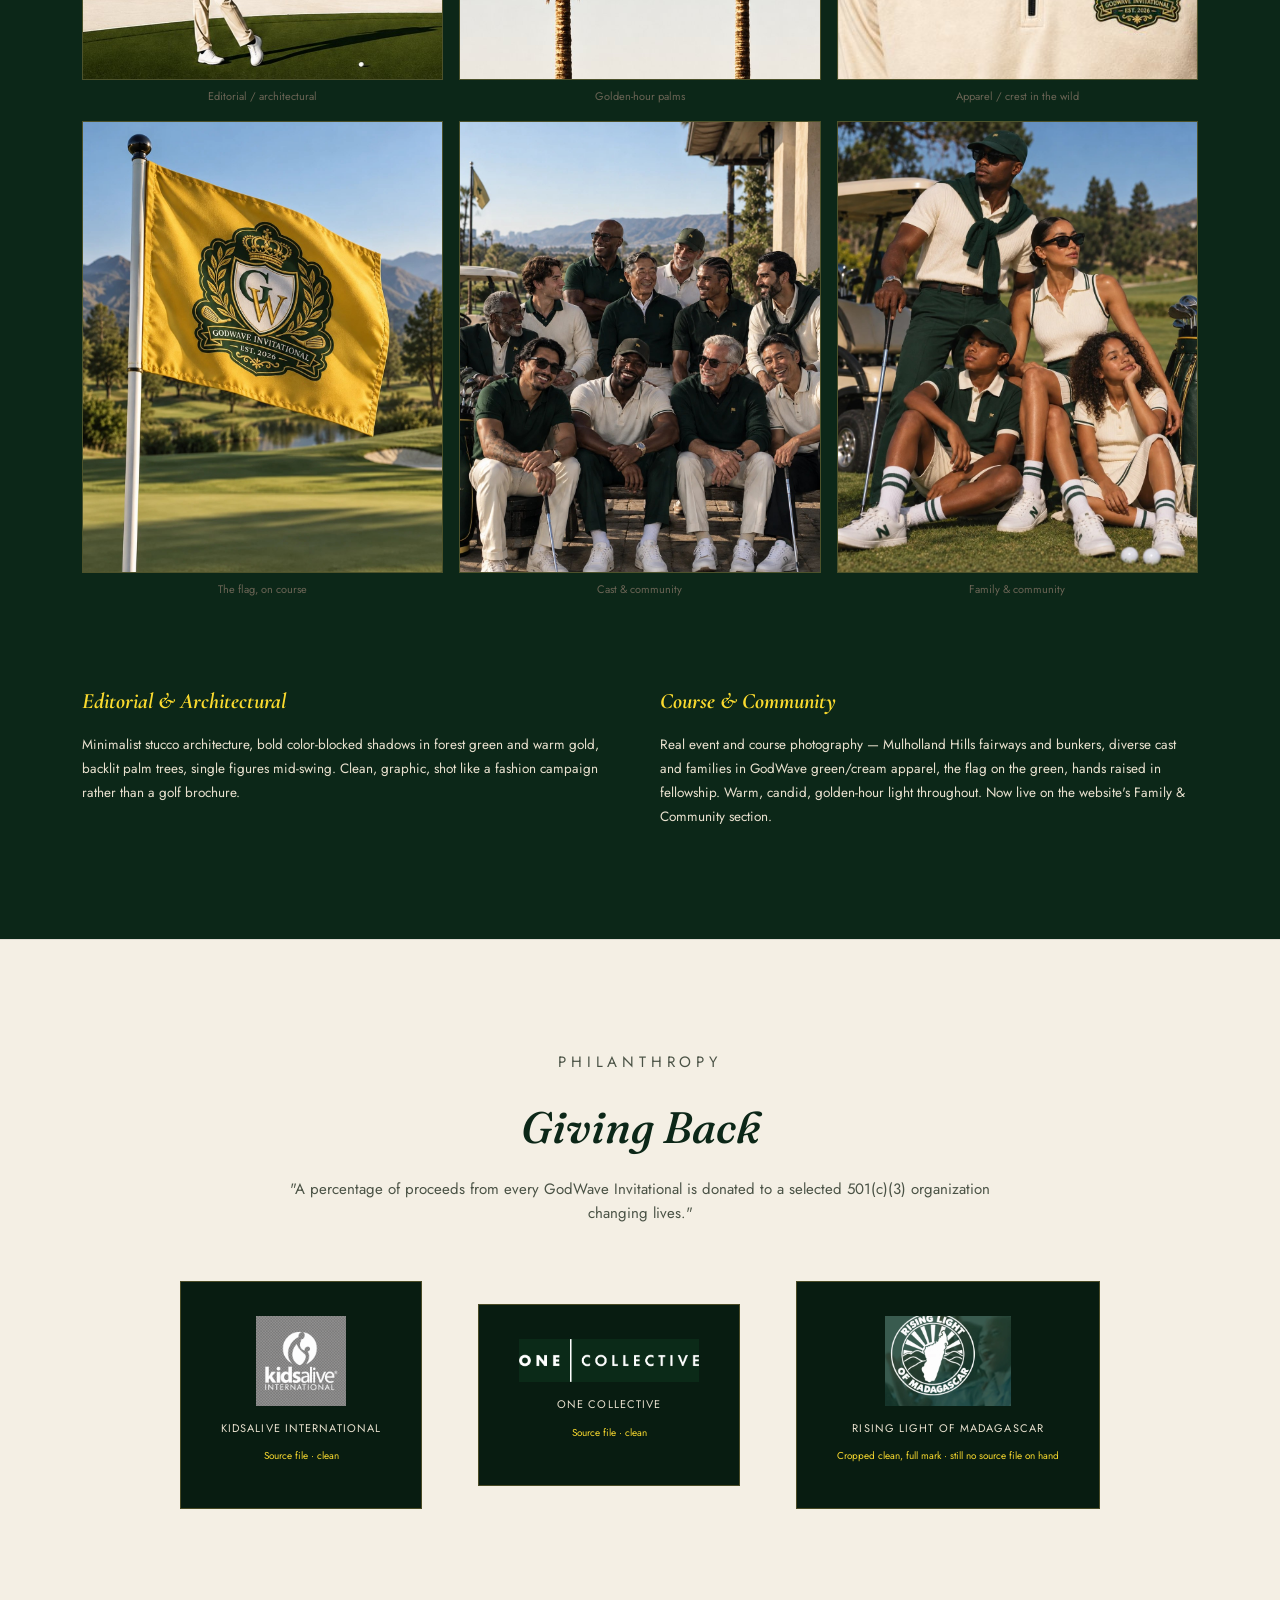
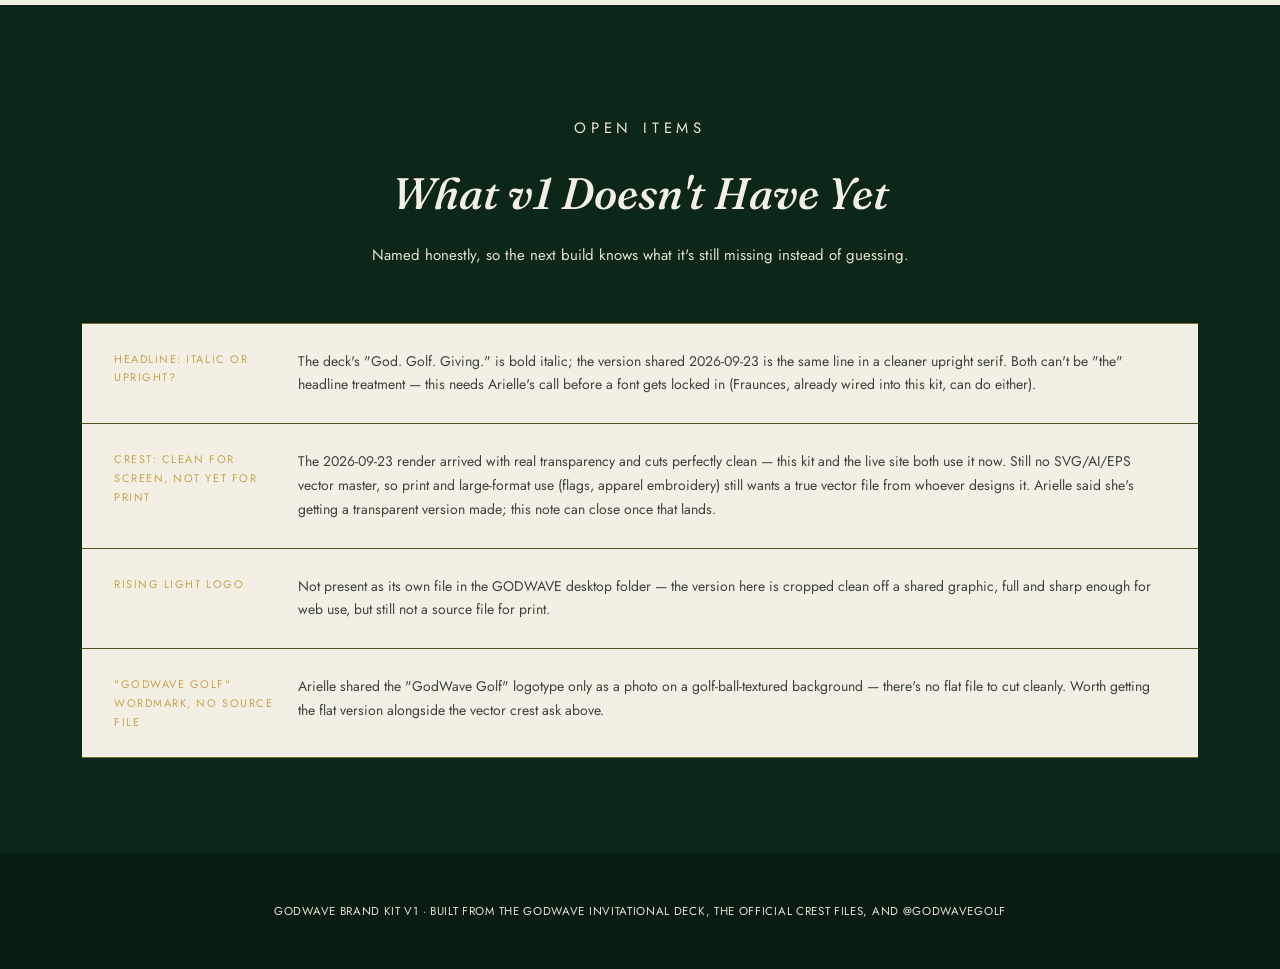
==== commit 1e8f1adb: "Update site with real crest/photography, brand kit v1.1" ====
--- a/brand-kit/index.html
+++ b/brand-kit/index.html
@@ -3,7 +3,7 @@
 <head>
 <meta charset="utf-8" />
 <meta name="viewport" content="width=device-width, initial-scale=1" />
-<title>GodWave — Brand Kit v1</title>
+<title>GodWave — Brand Kit v1.1</title>
 <link rel="preconnect" href="https://fonts.googleapis.com">
 <link rel="preconnect" href="https://fonts.gstatic.com" crossorigin>
 <link href="https://fonts.googleapis.com/css2?family=Fraunces:ital,opsz,wght@0,9..144,600;0,9..144,900;1,9..144,600;1,9..144,900&family=Cormorant+Garamond:ital,wght@0,500;1,500;1,600&family=Jost:wght@400;500&display=swap" rel="stylesheet">
@@ -14,7 +14,7 @@
 <section class="cover">
   <div>
     <img src="assets/crest-transparent.png" alt="GodWave crest" />
-    <p class="kicker">BRAND KIT · V1 · 2026-09-23</p>
+    <p class="kicker">BRAND KIT · V1.1 · 2026-09-23</p>
     <h1>GodWave</h1>
     <p class="sub">GOD &nbsp;·&nbsp; GOLF &nbsp;·&nbsp; GIVING</p>
   </div>
@@ -158,7 +158,7 @@
     <div class="section-head">
       <p class="eyebrow">TYPOGRAPHY</p>
       <h2>Display &amp; Text</h2>
-      <p>Two different display treatments are in play, and only one has a font gap. Both are documented below with the closest real fonts to standardize on.</p>
+      <p>Three different display treatments are in play across what Arielle has shared, and they do not all agree with each other yet. All three are documented below with the closest real fonts to standardize on.</p>
     </div>
 
     <div class="type-specimen">
@@ -179,6 +179,11 @@
       </div>
     </div>
 
+    <div class="type-specimen" style="background:var(--green-950);">
+      <img src="assets/texture-god-golf-giving.png" alt="God. Golf. Giving. headline treatment, upright serif" style="max-width:360px;margin:0 auto 18px;" />
+      <p class="meta" style="color:var(--ivory-dim);">A third treatment, shared 2026-09-23: the same "God. Golf. Giving." line, but <strong>upright</strong> rather than italic &mdash; a cleaner, classical high-contrast serif with open apertures and ball terminals, closer to a fashion or fragrance wordmark than the deck's bolder italic. This disagrees with the deck's italic version of the same line, so which one is the real headline treatment is still an open call, not a settled fact. Worth asking Arielle directly before locking a font in.</p>
+    </div>
+
     <div class="type-specimen">
       <p class="label">Supporting sans &middot; eyebrows, labels, body copy</p>
       <p class="sample-sans">PARTNERSHIP OPPORTUNITIES &middot; INVITE ONLY &middot; EST. 2026</p>
@@ -216,7 +221,9 @@
       <figure><img src="assets/photo-architectural.jpg" alt="Editorial architectural golf photo" /><figcaption>Editorial / architectural</figcaption></figure>
       <figure><img src="assets/photo-palms.jpg" alt="Backlit palm trees" /><figcaption>Golden-hour palms</figcaption></figure>
       <figure><img src="assets/photo-apparel.jpg" alt="Embroidered crest on cap and quarter-zip" /><figcaption>Apparel / crest in the wild</figcaption></figure>
-      <figure><img src="assets/photo-group.jpg" alt="Group in GodWave apparel" /><figcaption>Cast &amp; community</figcaption></figure>
+      <figure><img src="assets/photo-flag.jpg" alt="GodWave flag on the course" /><figcaption>The flag, on course</figcaption></figure>
+      <figure><img src="assets/photo-cast-men.jpg" alt="Group of guests in GodWave apparel" /><figcaption>Cast &amp; community</figcaption></figure>
+      <figure><img src="assets/photo-family.jpg" alt="Family in GodWave apparel on a golf cart" /><figcaption>Family &amp; community</figcaption></figure>
     </div>
 
     <div class="photo-pillars">
@@ -226,7 +233,7 @@
       </div>
       <div class="photo-pillar">
         <h4>Course &amp; Community</h4>
-        <p>Real event and course photography &mdash; Mulholland Hills fairways and bunkers, diverse cast in GodWave green/cream apparel, hands raised in fellowship. Warm, candid, golden-hour light throughout.</p>
+        <p>Real event and course photography &mdash; Mulholland Hills fairways and bunkers, diverse cast and families in GodWave green/cream apparel, the flag on the green, hands raised in fellowship. Warm, candid, golden-hour light throughout. Now live on the website's Family &amp; Community section.</p>
       </div>
     </div>
   </div>
@@ -268,12 +275,12 @@
     </div>
     <div class="gap-list">
       <div class="gap-item">
-        <p class="tag">No font file</p>
-        <p>The display type lives only as one-off images generated in ChatGPT. Every new headline currently means generating a new image instead of typing text. Picking one real font (Fraunces is the free option already wired into this kit) closes this permanently.</p>
+        <p class="tag">Headline: italic or upright?</p>
+        <p>The deck's "God. Golf. Giving." is bold italic; the version shared 2026-09-23 is the same line in a cleaner upright serif. Both can't be "the" headline treatment &mdash; this needs Arielle's call before a font gets locked in (Fraunces, already wired into this kit, can do either).</p>
       </div>
       <div class="gap-item">
-        <p class="tag">No vector crest</p>
-        <p>Every crest file on hand, including the newer high-fidelity enamel render, is still a flattened raster image &mdash; no transparent master, no SVG/AI/EPS. This kit's cutout is clean enough for screens; a true vector file is still worth getting from whoever designed the original for print and large-format use.</p>
+        <p class="tag">Crest: clean for screen, not yet for print</p>
+        <p>The 2026-09-23 render arrived with real transparency and cuts perfectly clean &mdash; this kit and the live site both use it now. Still no SVG/AI/EPS vector master, so print and large-format use (flags, apparel embroidery) still wants a true vector file from whoever designs it. Arielle said she's getting a transparent version made; this note can close once that lands.</p>
       </div>
       <div class="gap-item">
         <p class="tag">Rising Light logo</p>
--- a/brand-kit/styles.css
+++ b/brand-kit/styles.css
@@ -149,7 +149,7 @@
 
 /* ---------- Photography ---------- */
 
-.photo-grid { display: grid; grid-template-columns: repeat(4, 1fr); gap: 16px; margin-top: 20px; }
+.photo-grid { display: grid; grid-template-columns: repeat(3, 1fr); gap: 16px; margin-top: 20px; }
 .photo-grid figure { margin: 0; }
 .photo-grid img { border: 1px solid var(--line); aspect-ratio: 4/5; object-fit: cover; }
 .photo-grid figcaption { font-family: var(--sans); font-size: 11px; color: #6b6455; margin-top: 8px; text-align: center; }
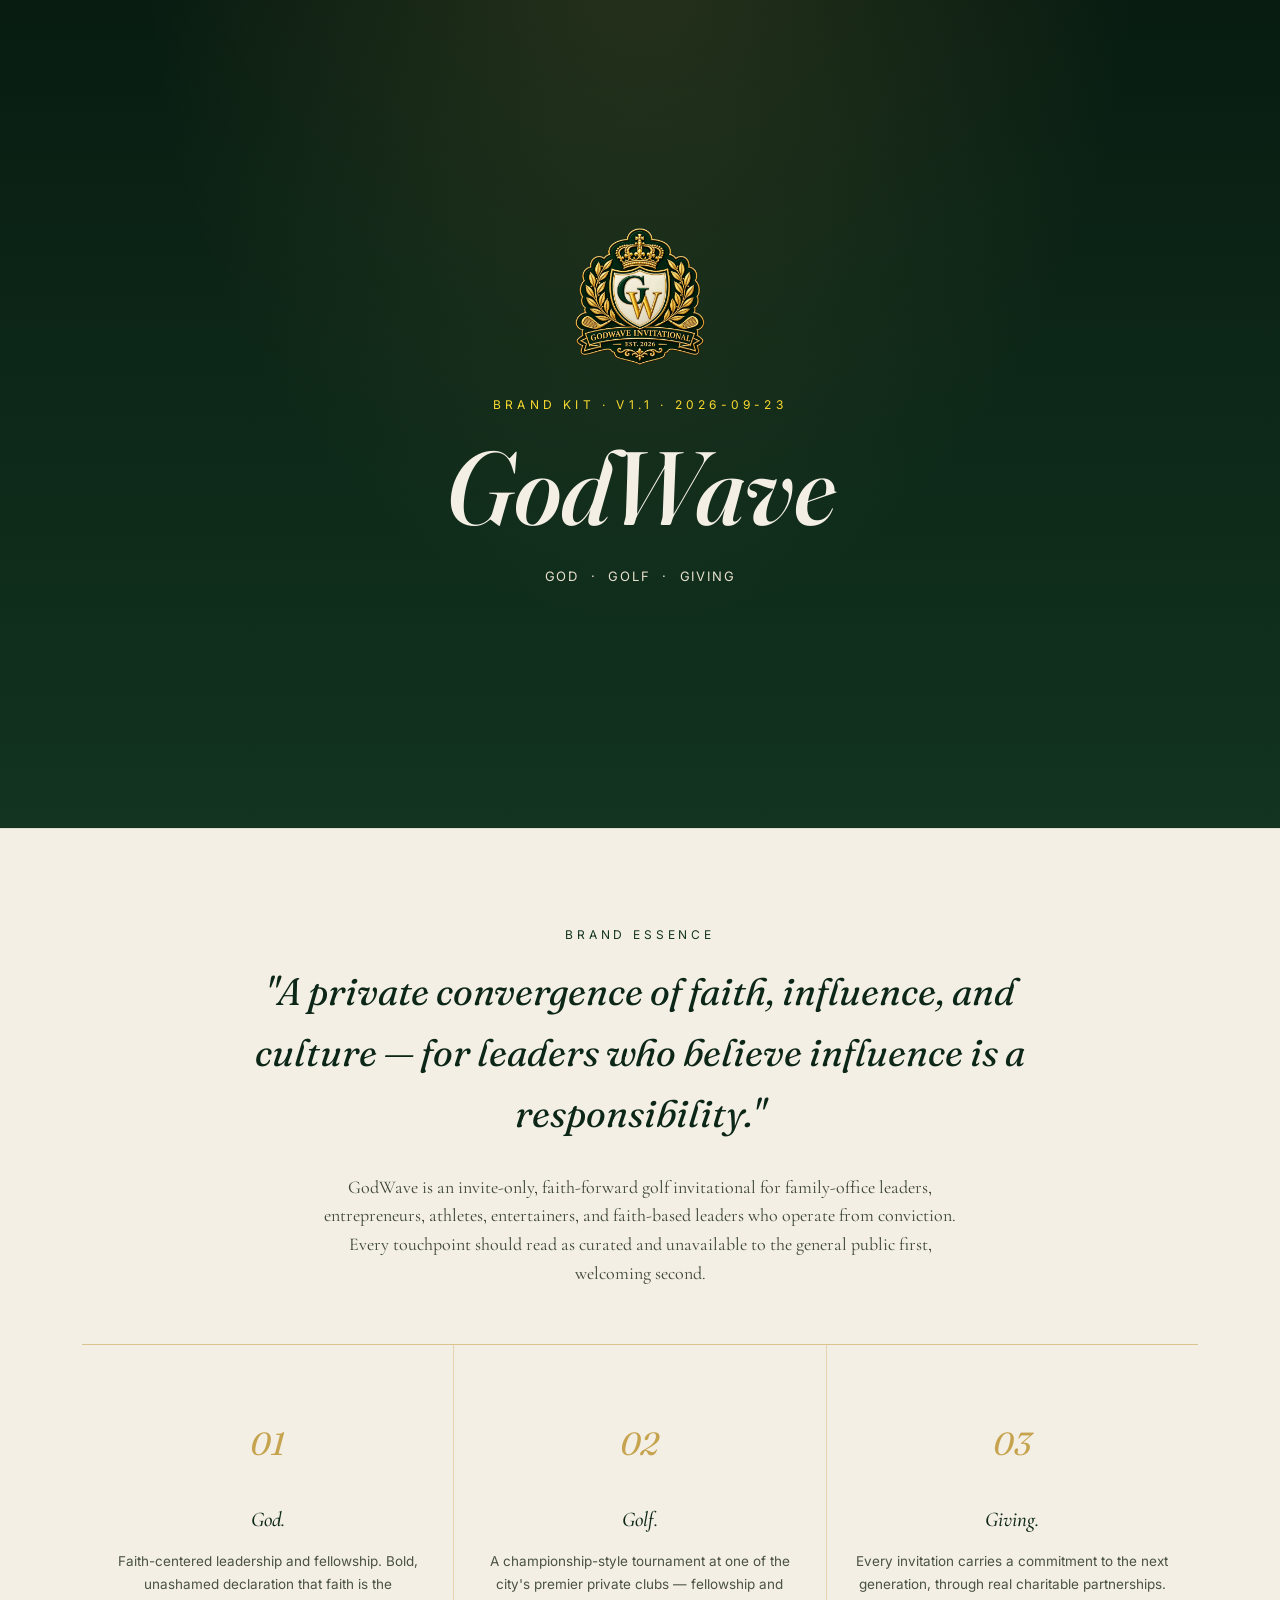
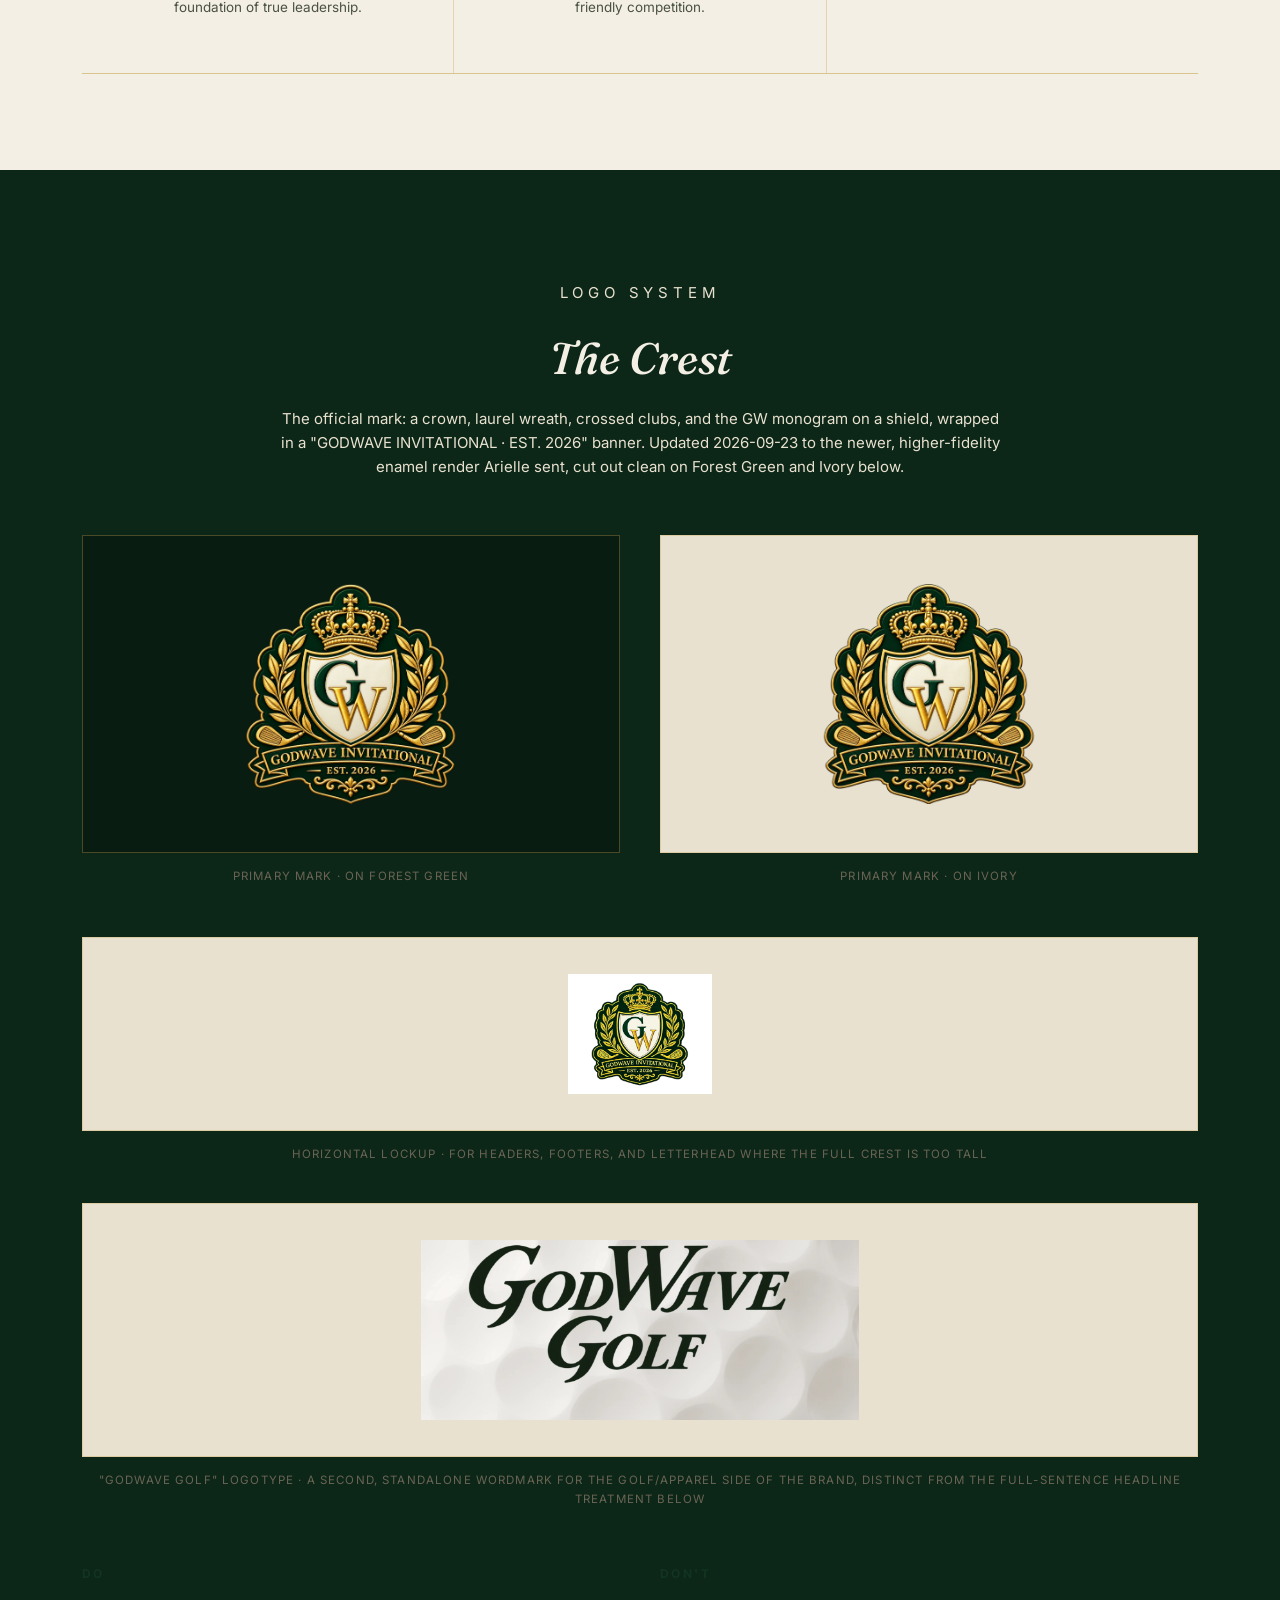
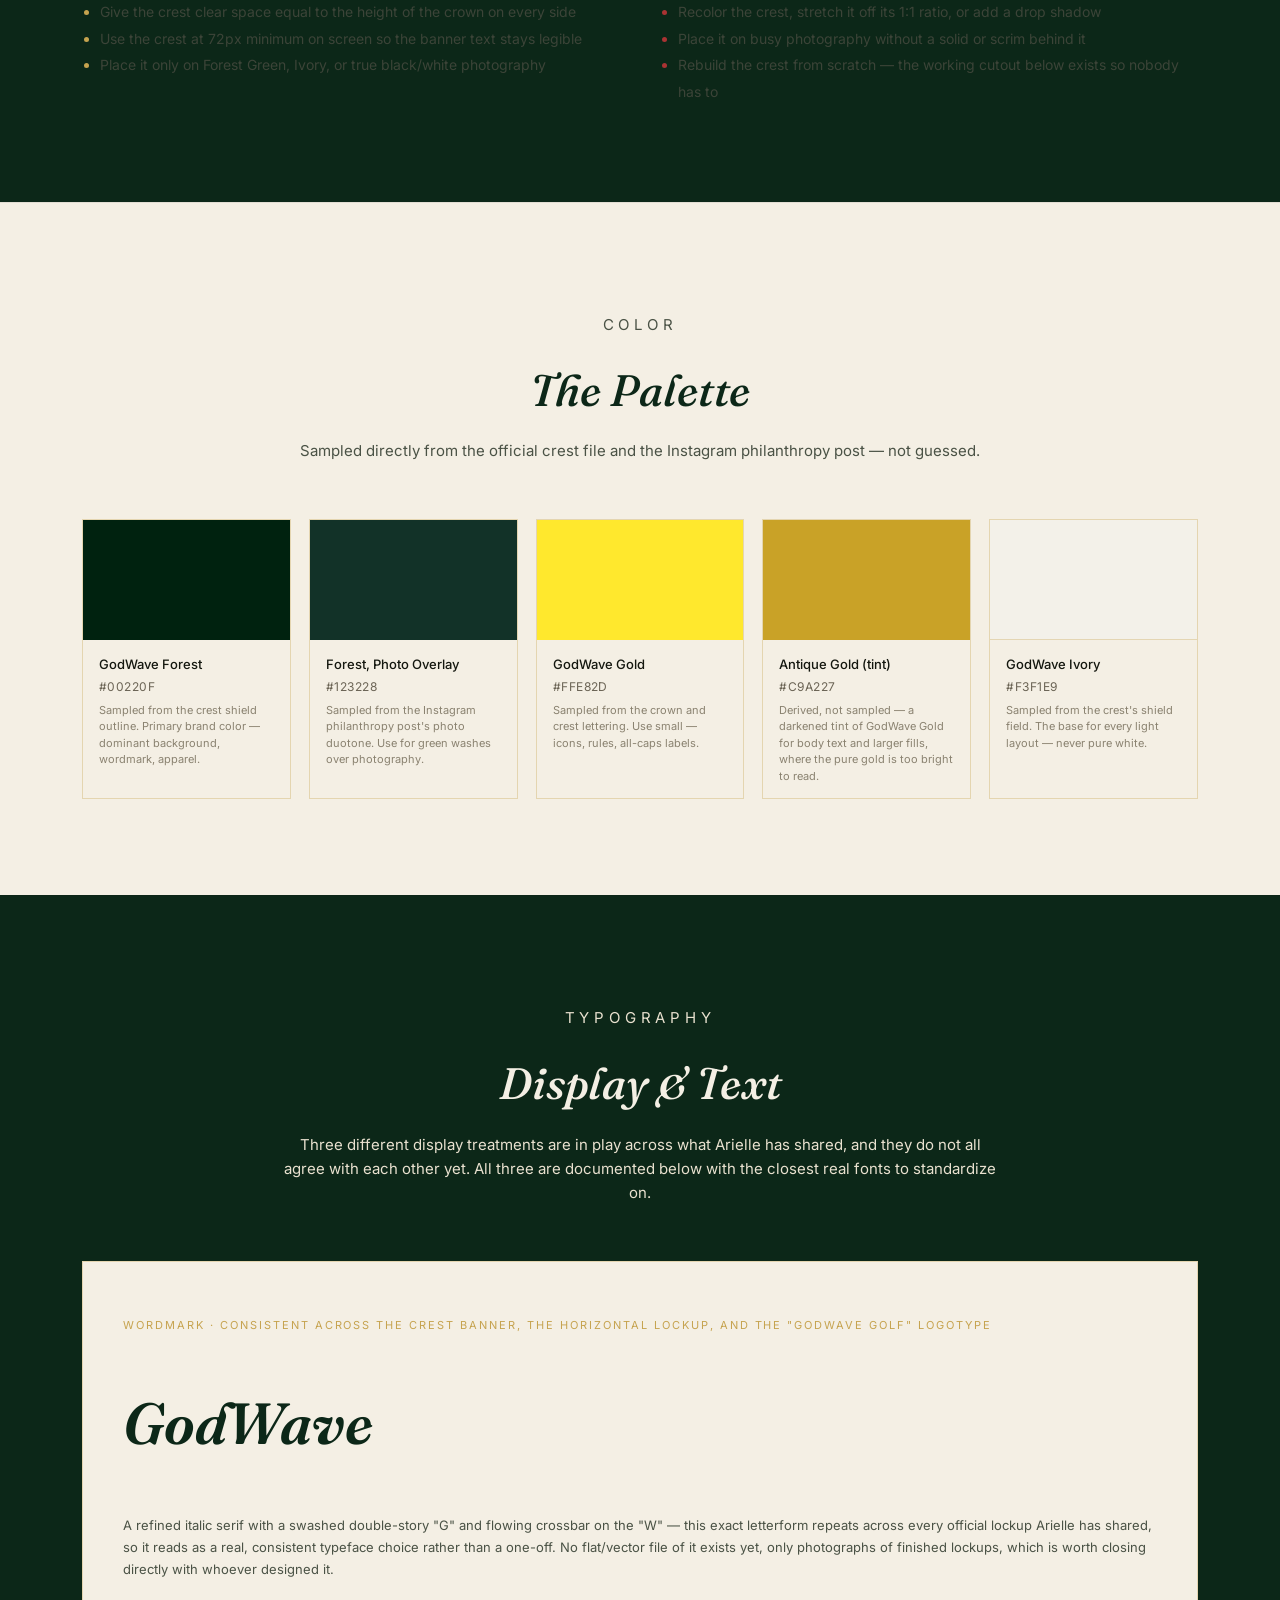
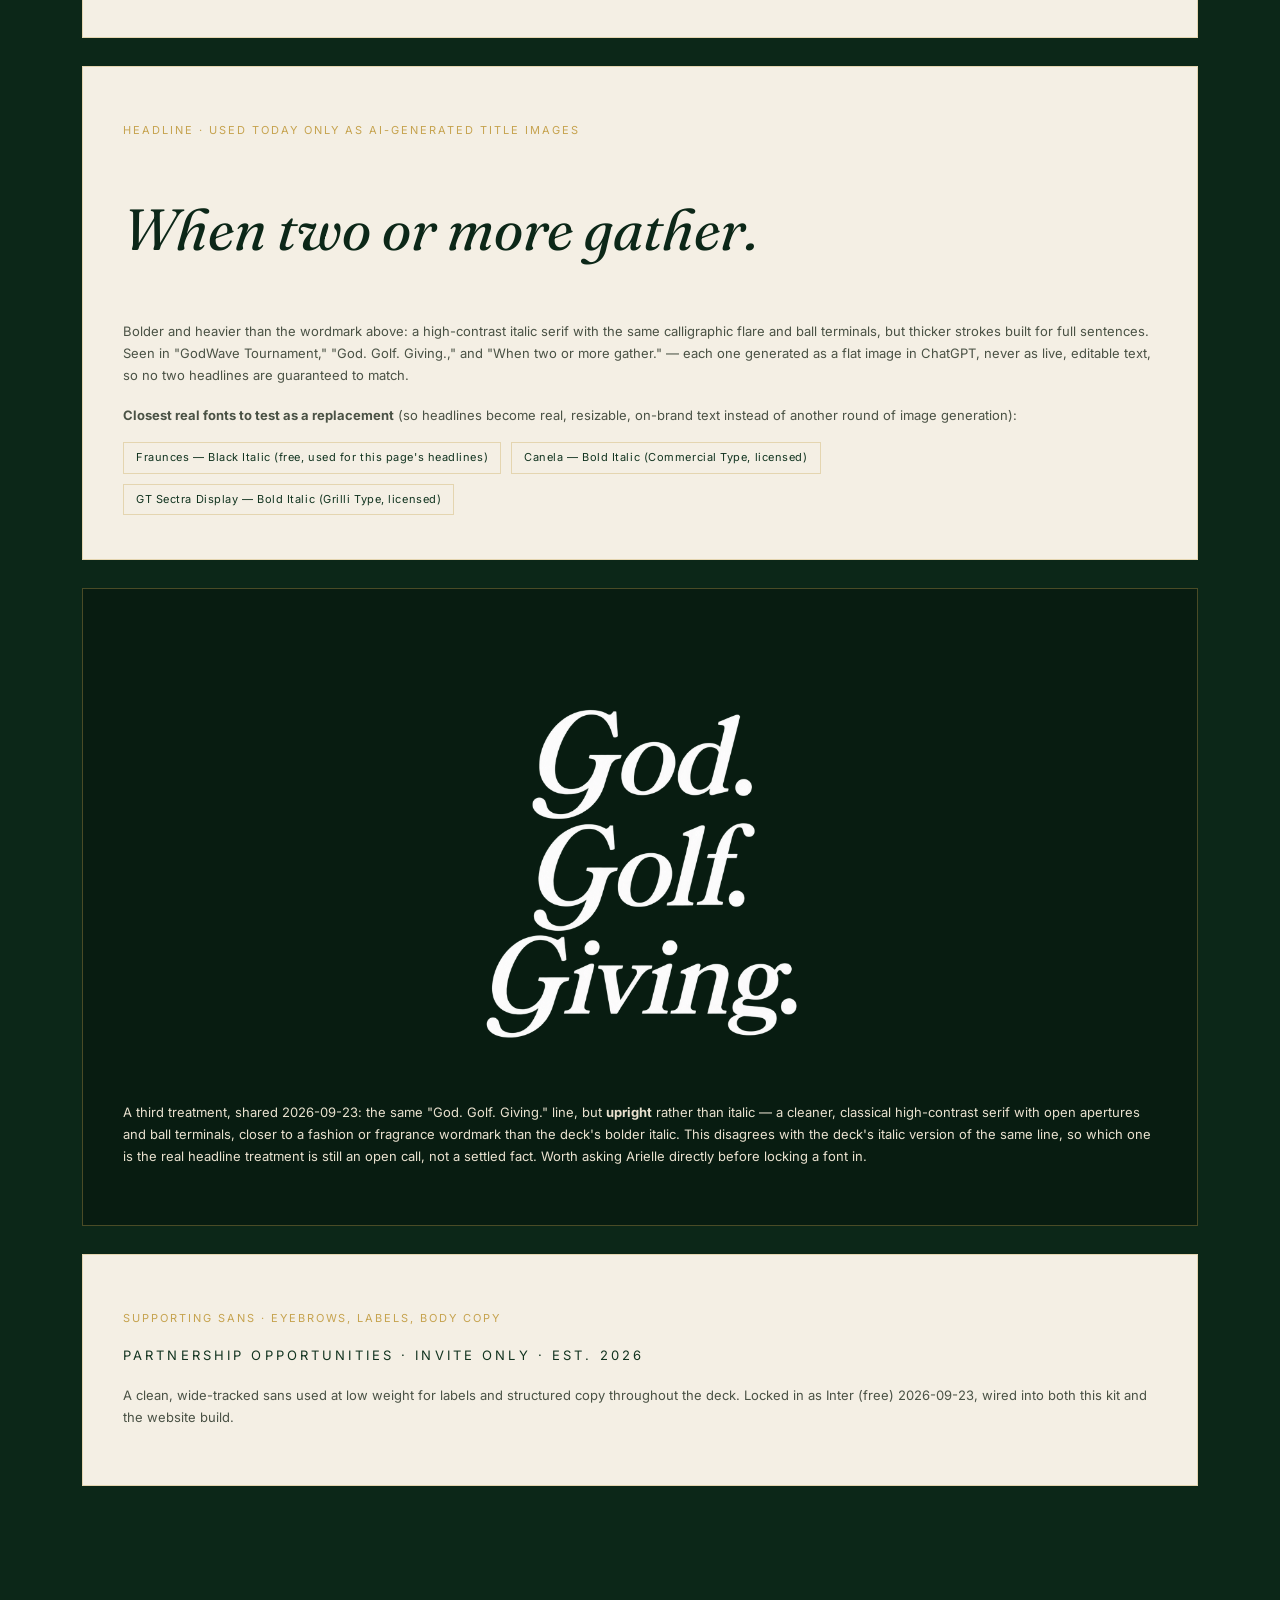
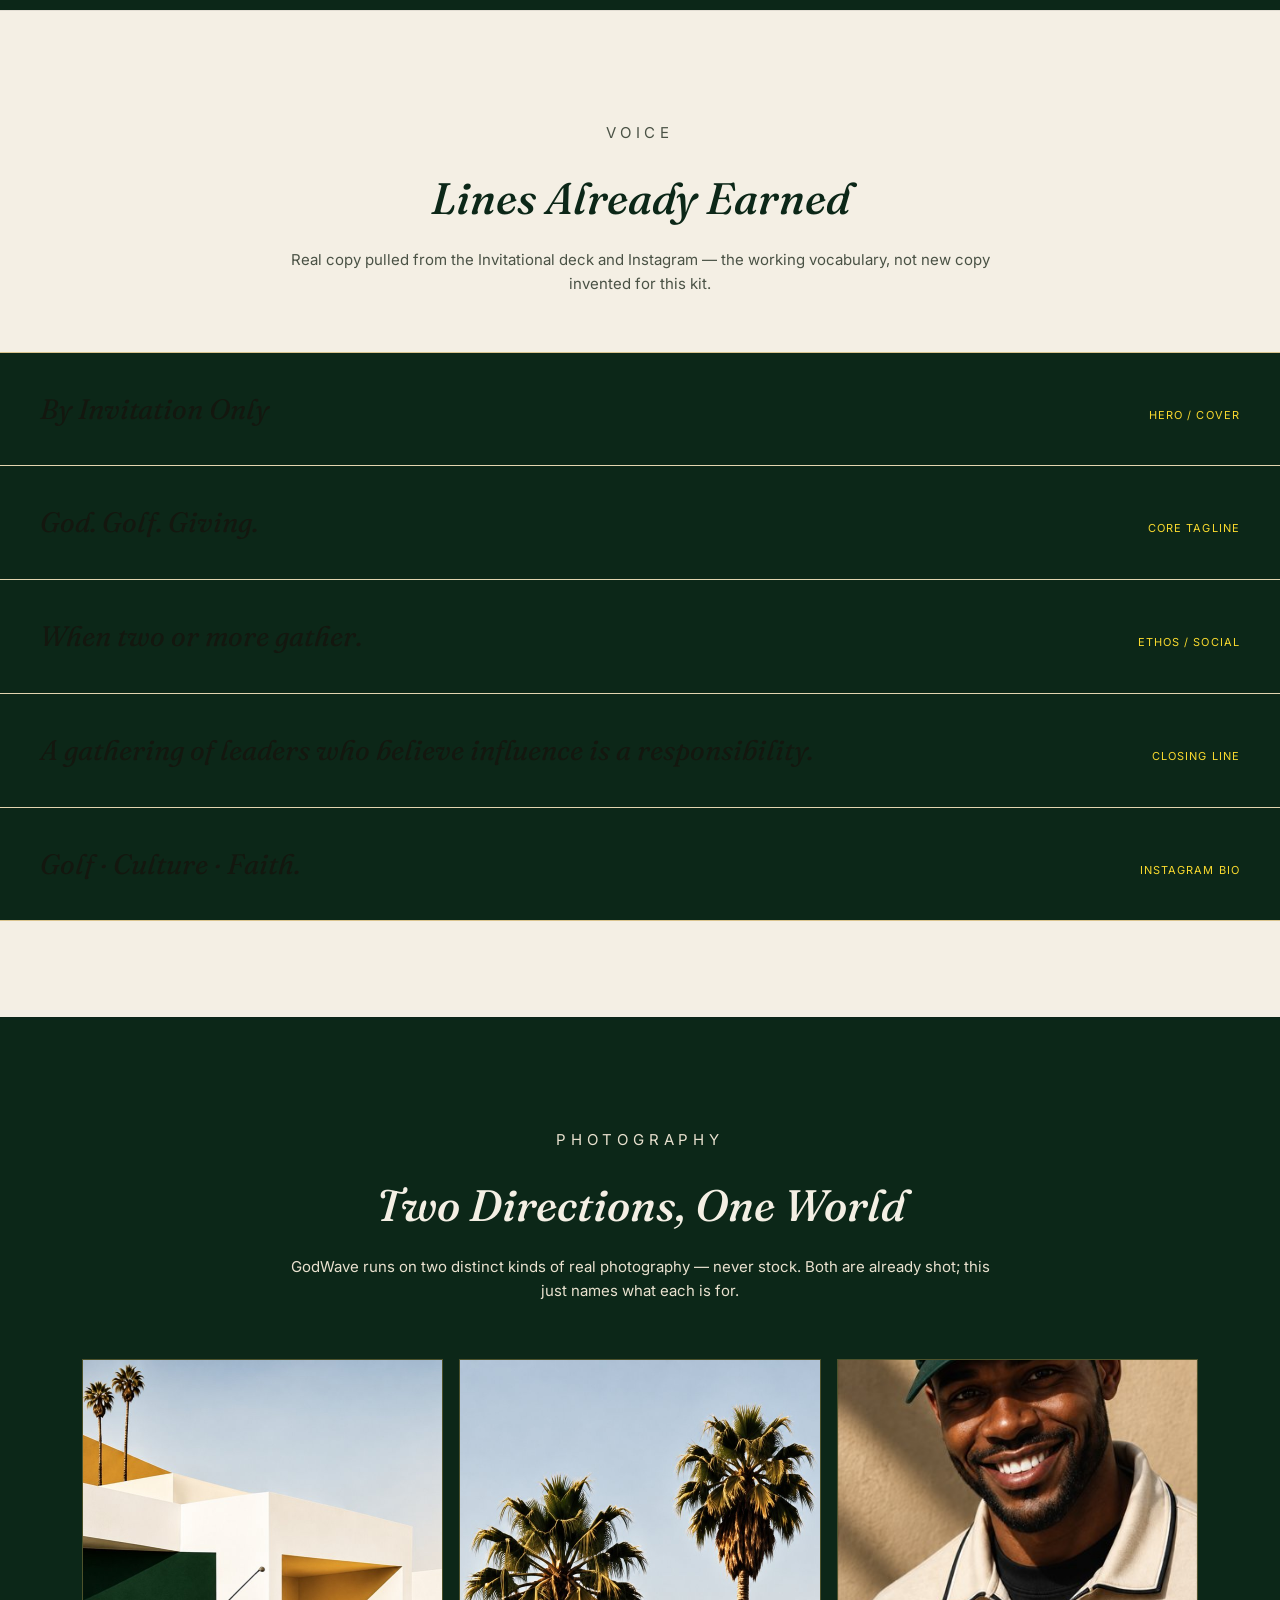
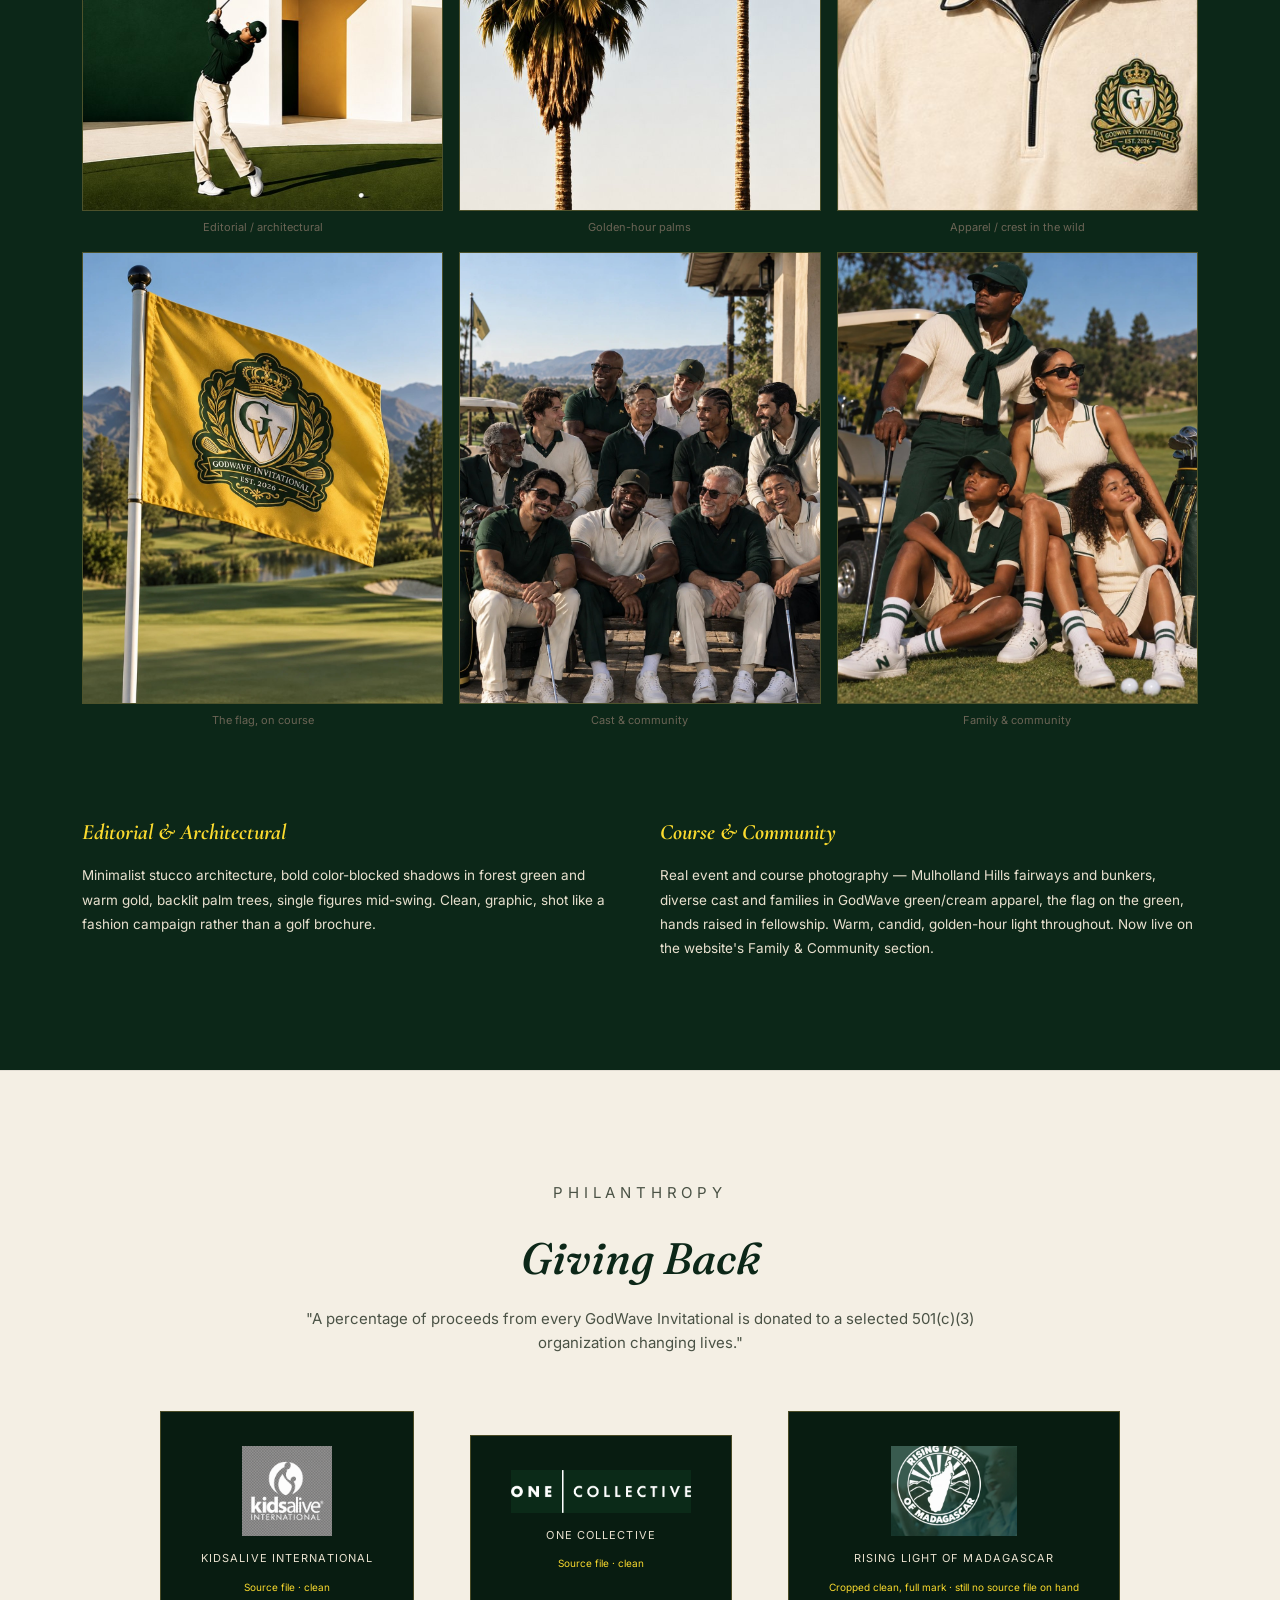
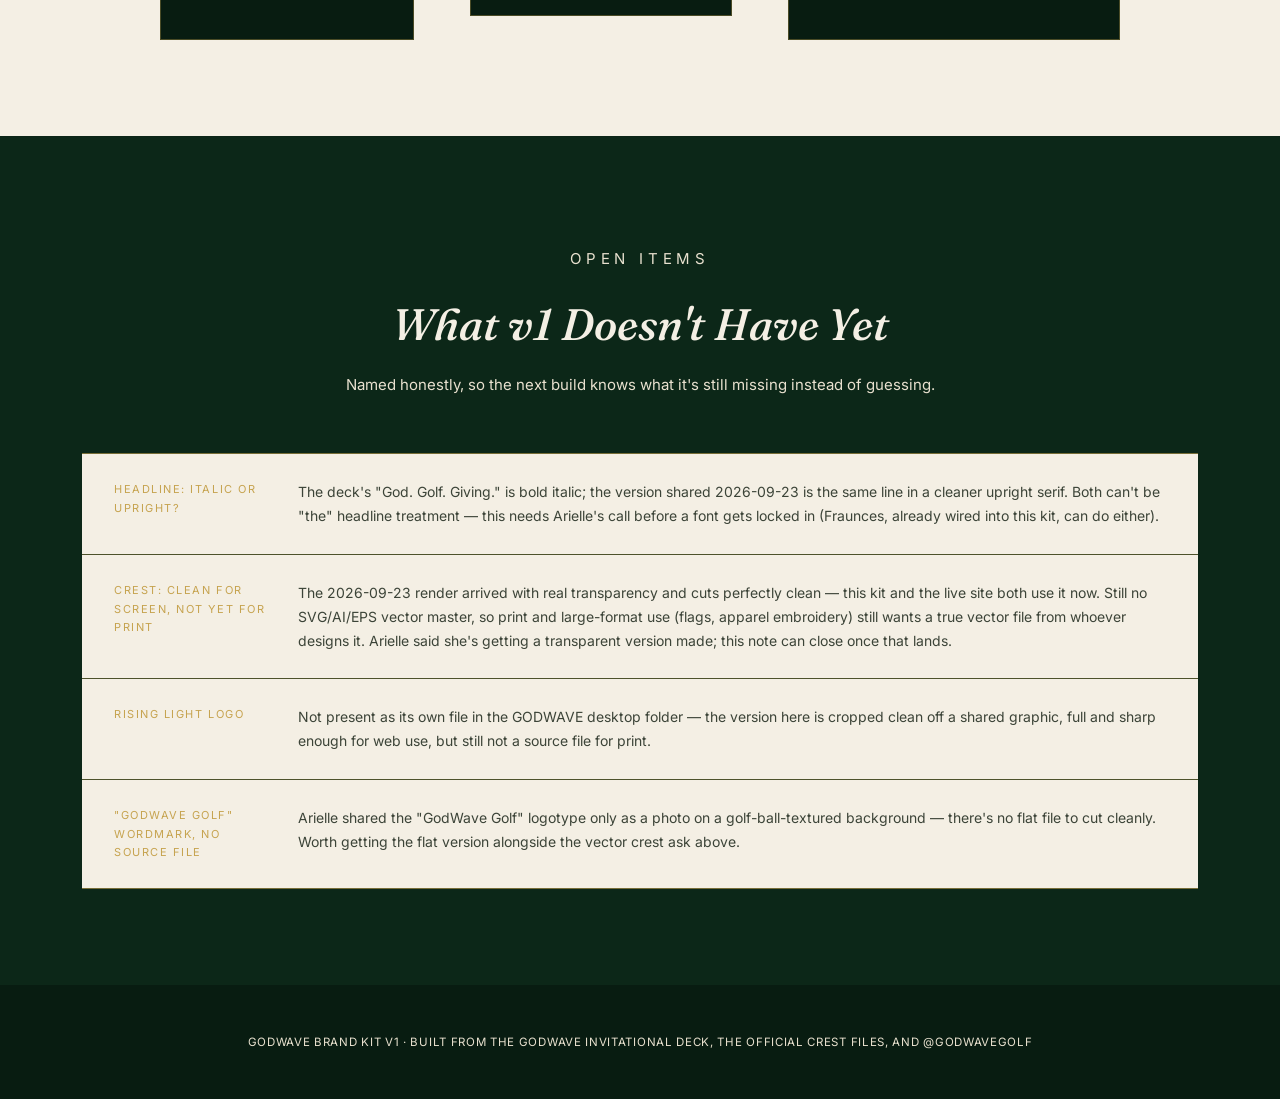
==== commit 92a6b17d: "Switch supporting sans to Inter" ====
--- a/brand-kit/index.html
+++ b/brand-kit/index.html
@@ -6,7 +6,7 @@
 <title>GodWave — Brand Kit v1.1</title>
 <link rel="preconnect" href="https://fonts.googleapis.com">
 <link rel="preconnect" href="https://fonts.gstatic.com" crossorigin>
-<link href="https://fonts.googleapis.com/css2?family=Fraunces:ital,opsz,wght@0,9..144,600;0,9..144,900;1,9..144,600;1,9..144,900&family=Cormorant+Garamond:ital,wght@0,500;1,500;1,600&family=Jost:wght@400;500&display=swap" rel="stylesheet">
+<link href="https://fonts.googleapis.com/css2?family=Fraunces:ital,opsz,wght@0,9..144,600;0,9..144,900;1,9..144,600;1,9..144,900&family=Cormorant+Garamond:ital,wght@0,500;1,500;1,600&family=Inter:wght@400;500;600&display=swap" rel="stylesheet">
 <link rel="stylesheet" href="styles.css" />
 </head>
 <body>
@@ -187,7 +187,7 @@
     <div class="type-specimen">
       <p class="label">Supporting sans &middot; eyebrows, labels, body copy</p>
       <p class="sample-sans">PARTNERSHIP OPPORTUNITIES &middot; INVITE ONLY &middot; EST. 2026</p>
-      <p class="meta">A clean, wide-tracked geometric sans in small caps, used at low weight for labels and structured copy throughout the deck. Jost (free) is the closest working match and is already wired into the website build.</p>
+      <p class="meta">A clean, wide-tracked sans used at low weight for labels and structured copy throughout the deck. Locked in as Inter (free) 2026-09-23, wired into both this kit and the website build.</p>
     </div>
   </div>
 </section>
--- a/brand-kit/styles.css
+++ b/brand-kit/styles.css
@@ -14,7 +14,7 @@
 
   --serif: "Cormorant Garamond", "Iowan Old Style", Georgia, serif;
   --display: "Fraunces", var(--serif);
-  --sans: "Jost", "Helvetica Neue", Arial, sans-serif;
+  --sans: "Inter", "Helvetica Neue", Arial, sans-serif;
 
   --max: 1180px;
 }
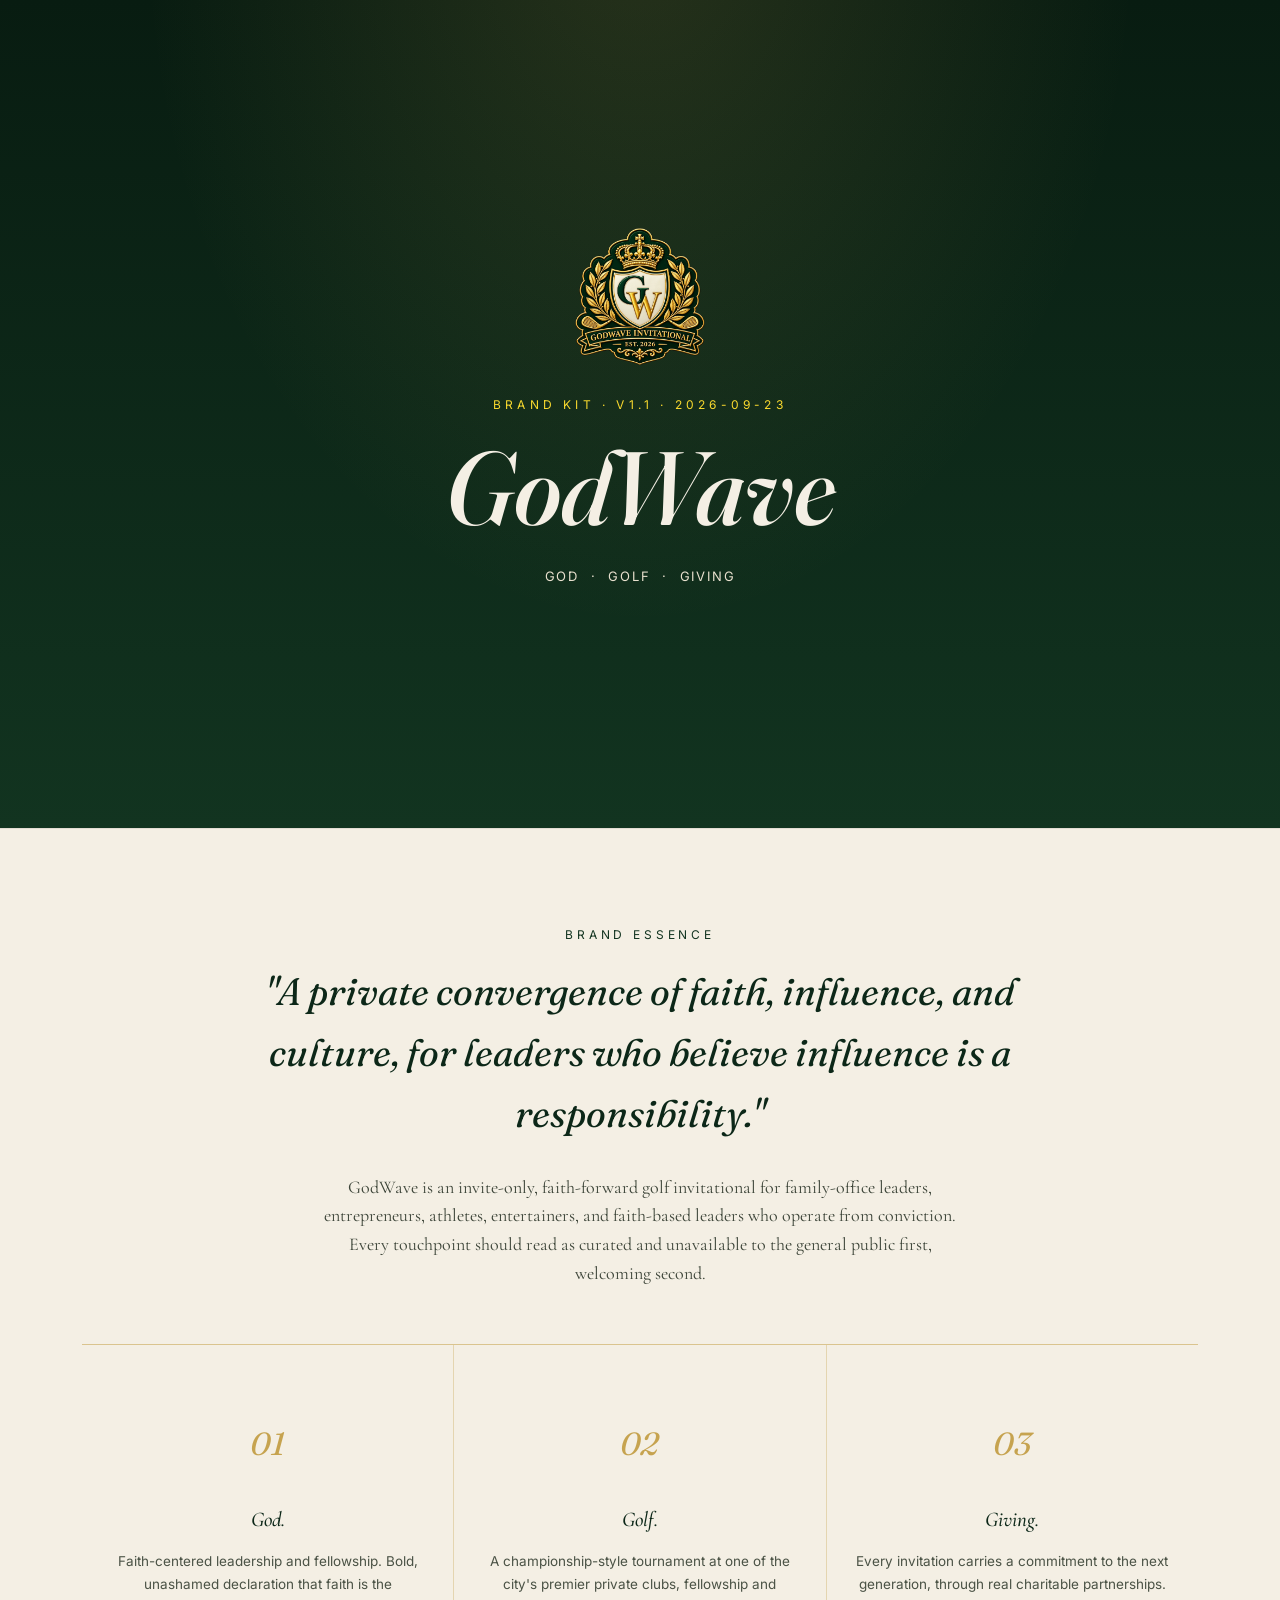
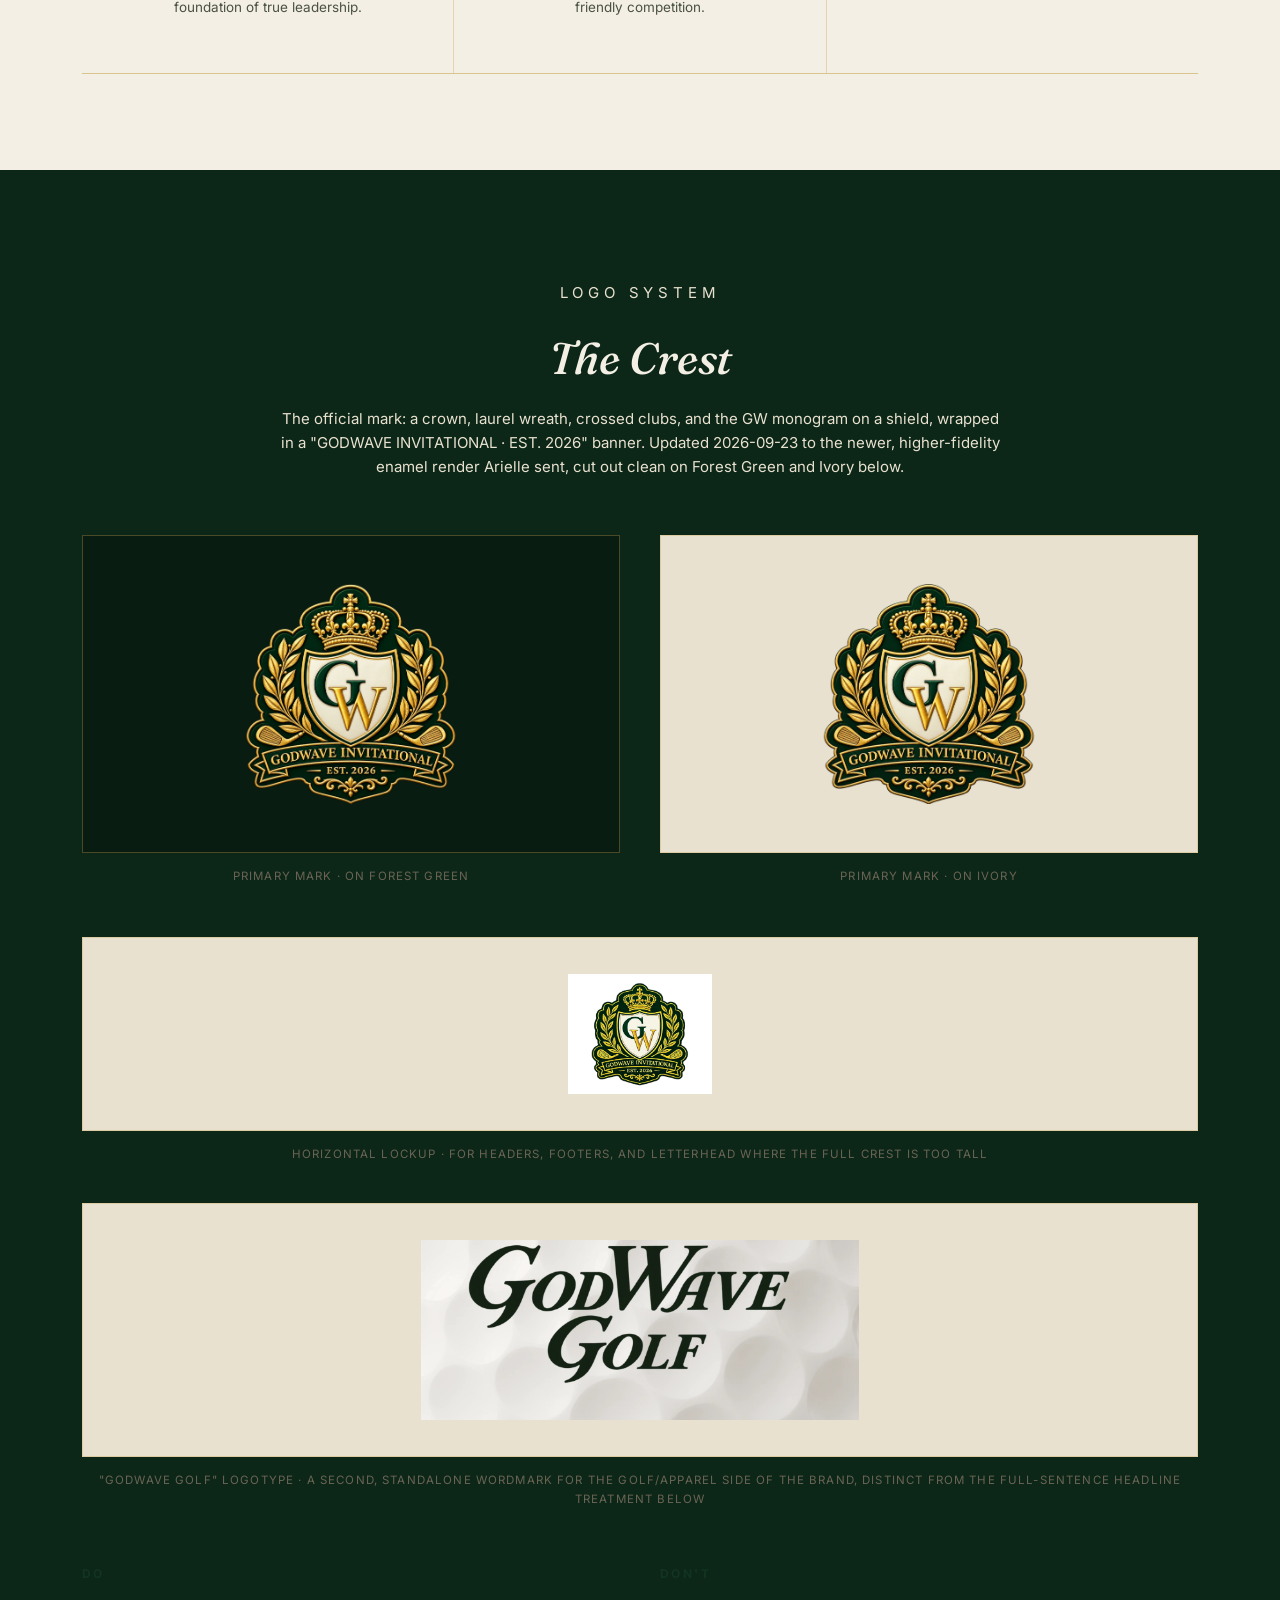
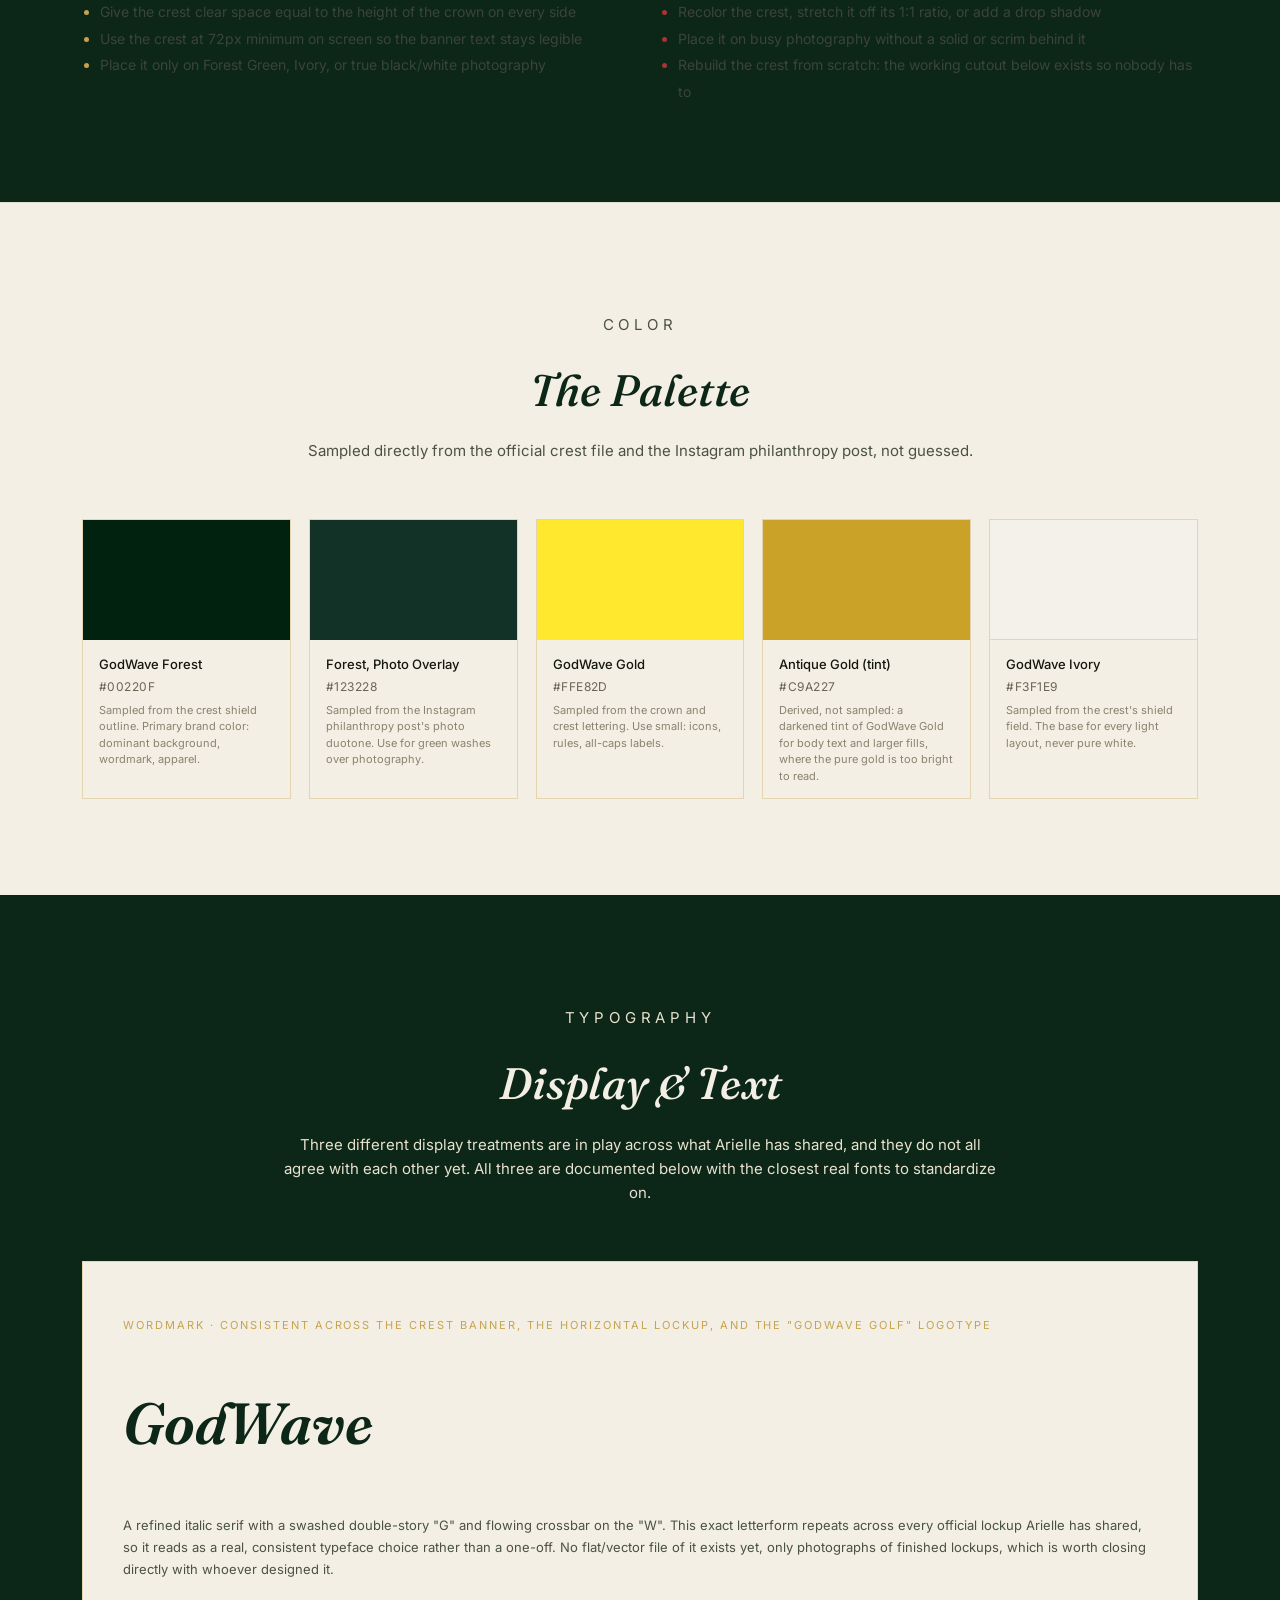
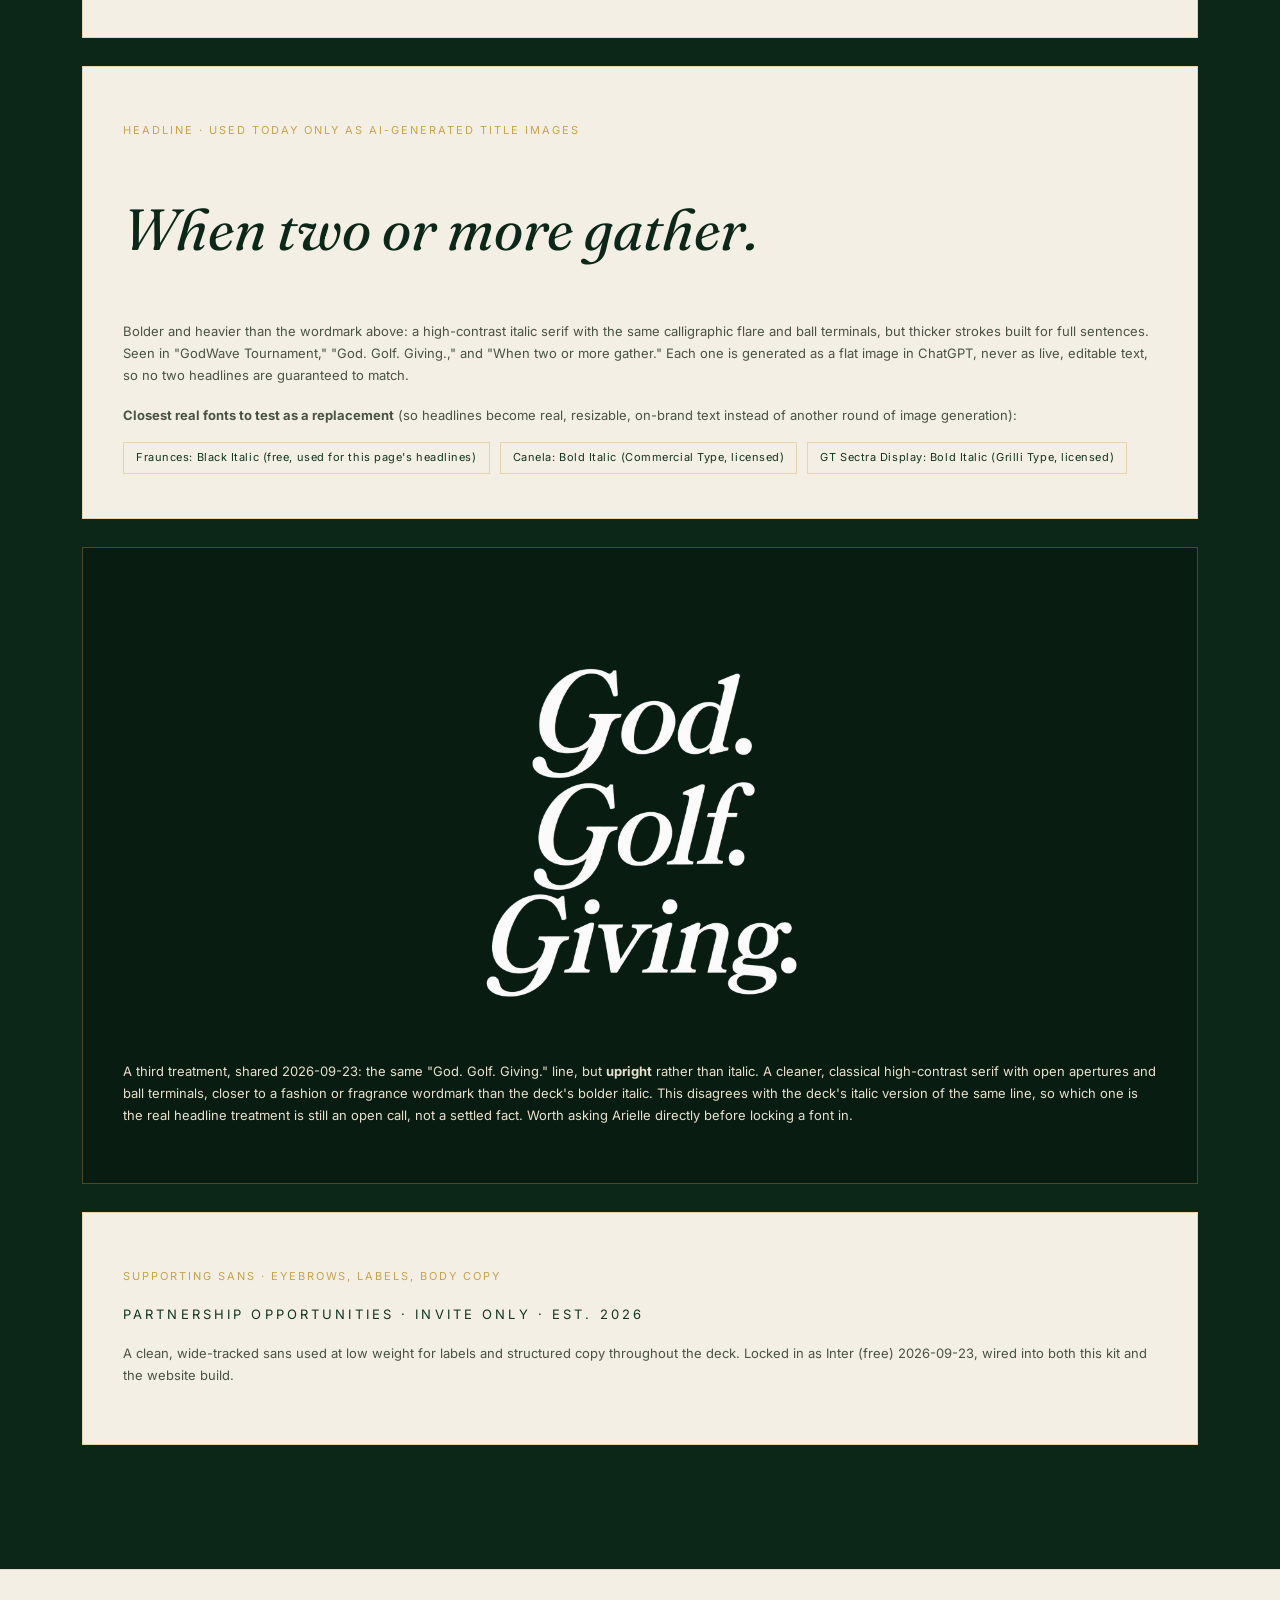
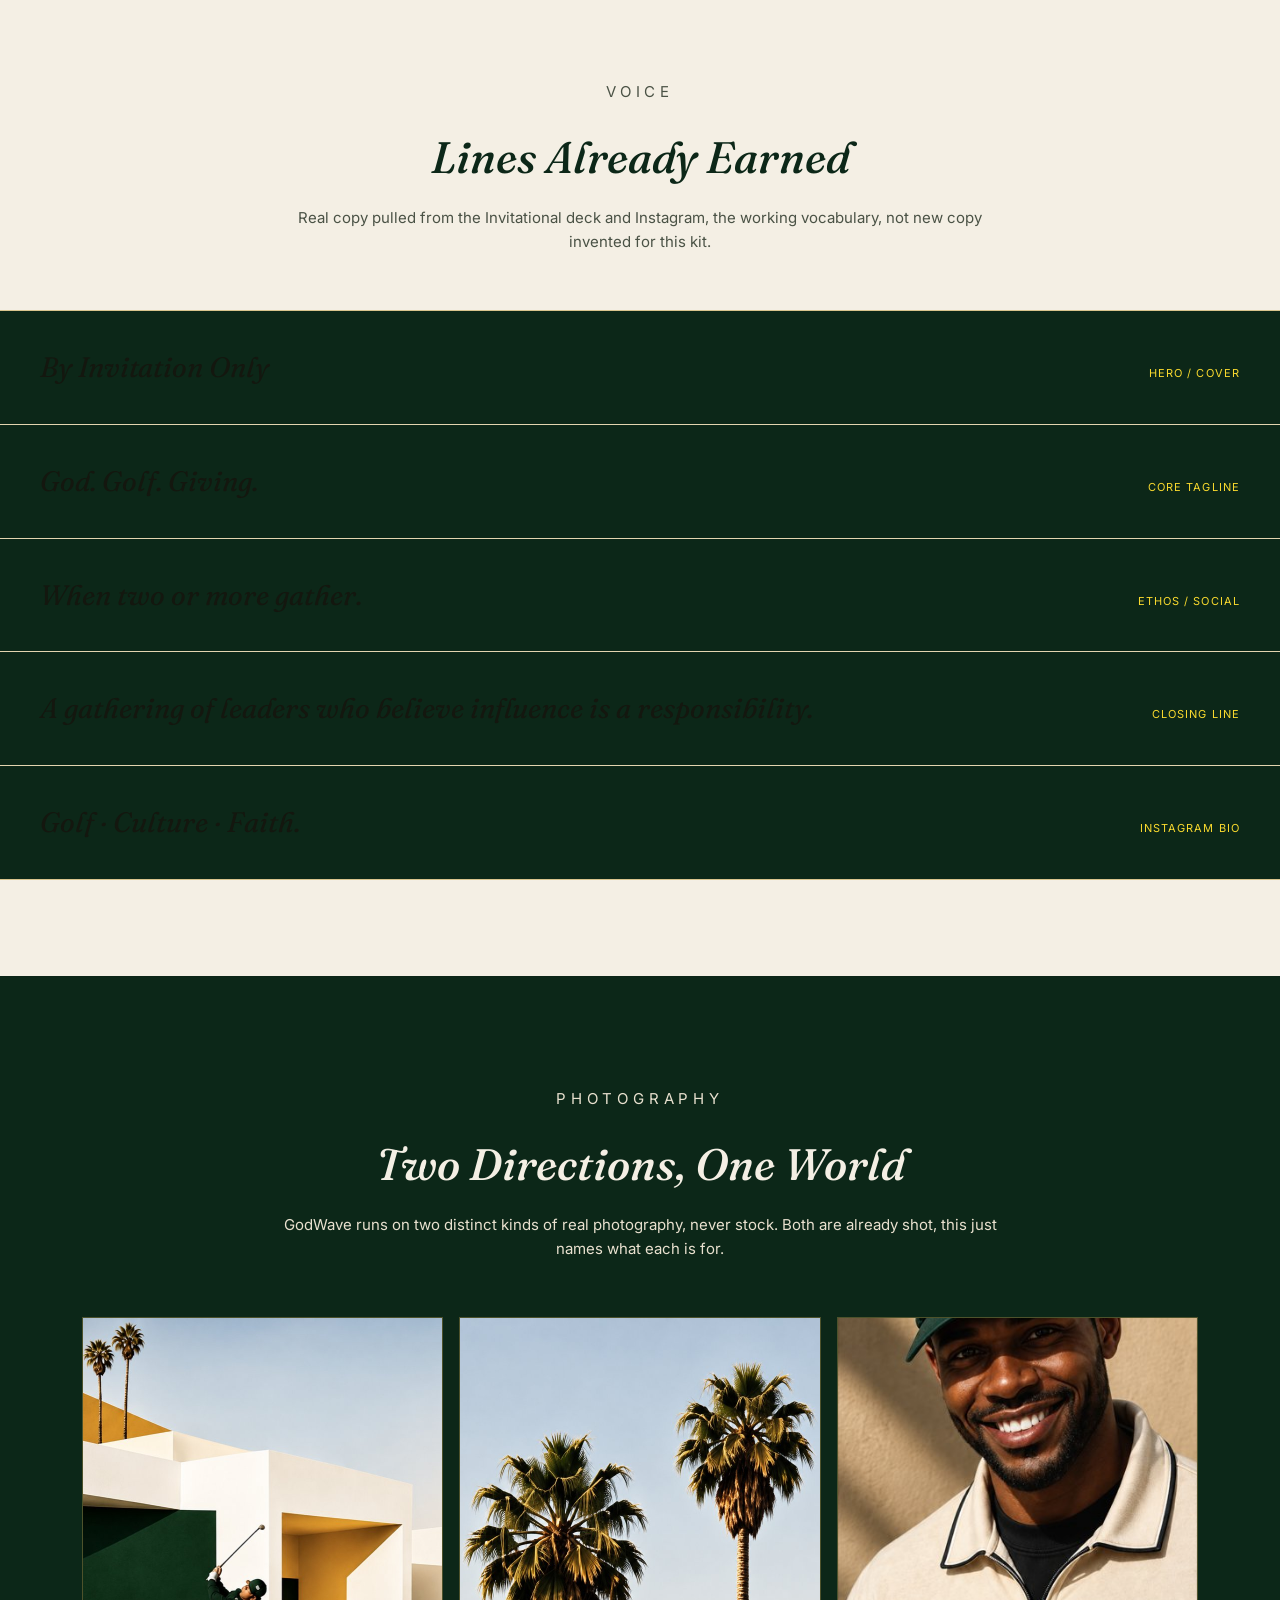
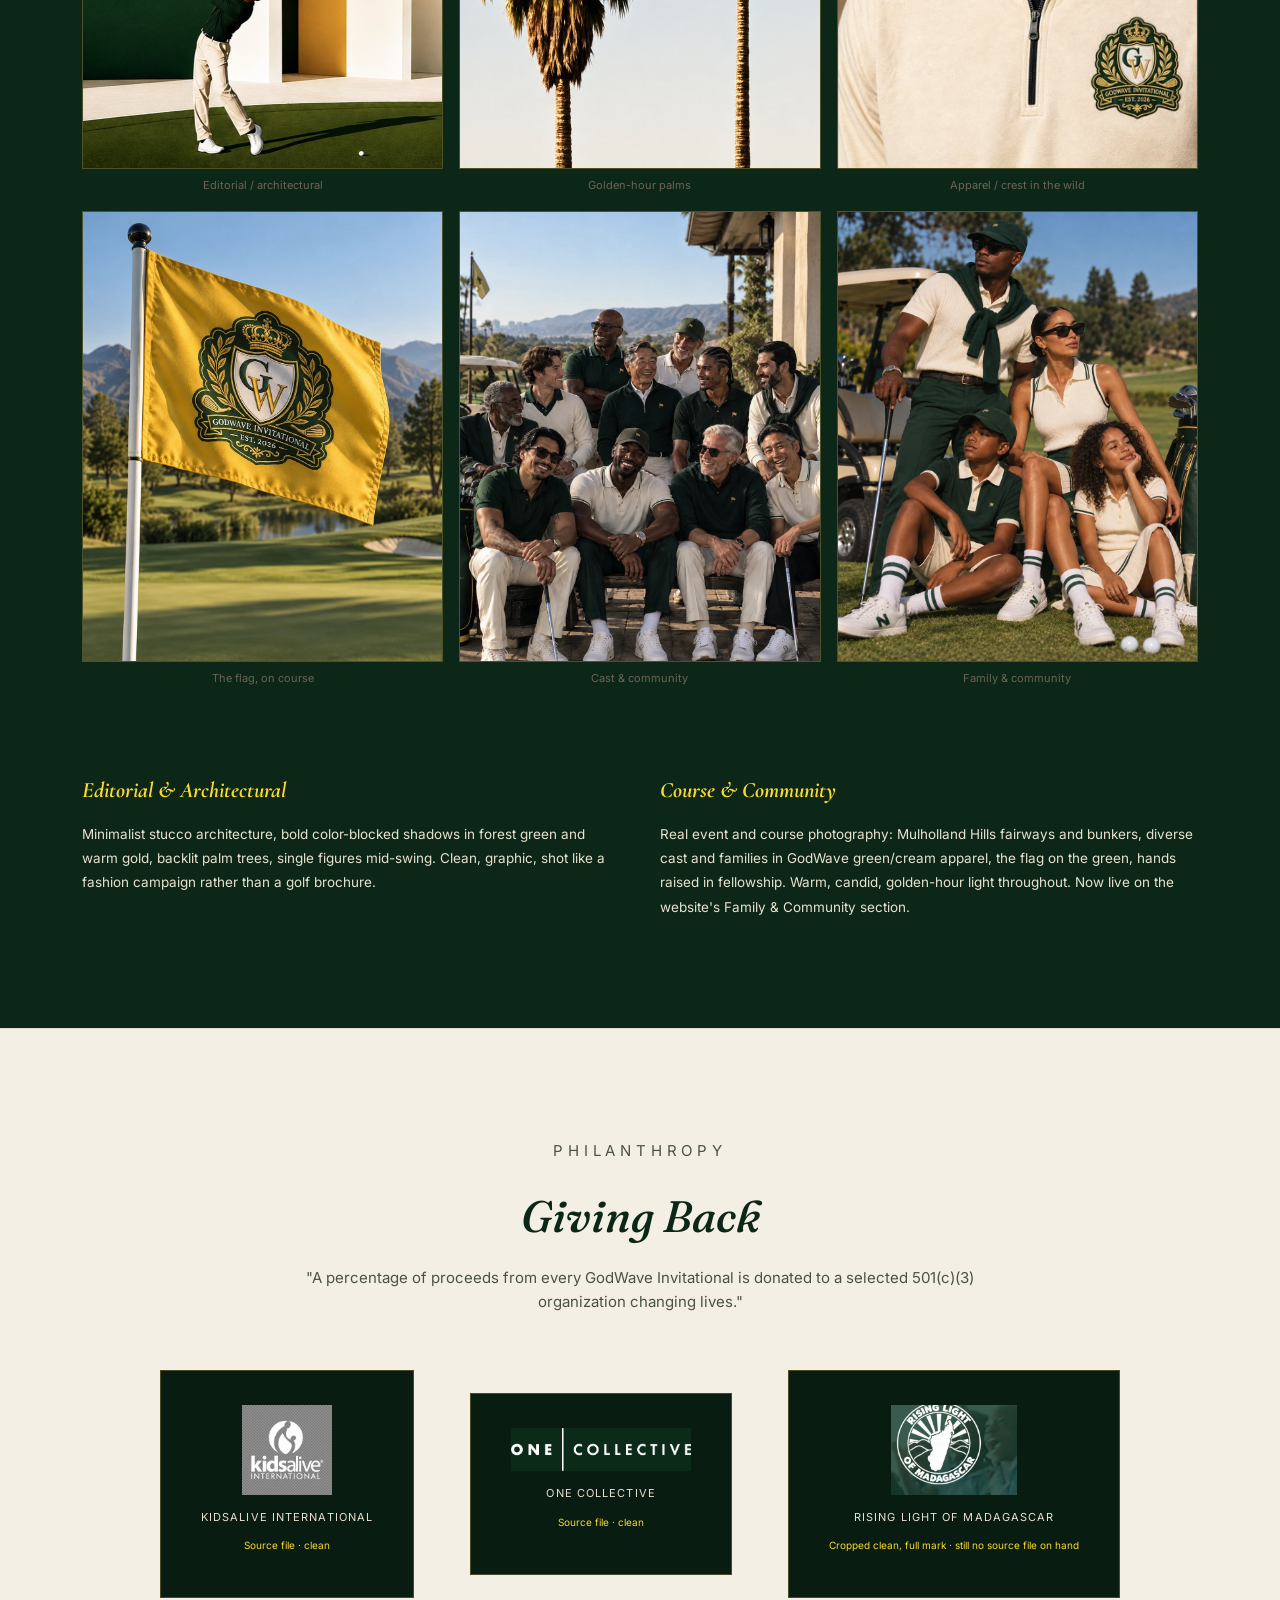
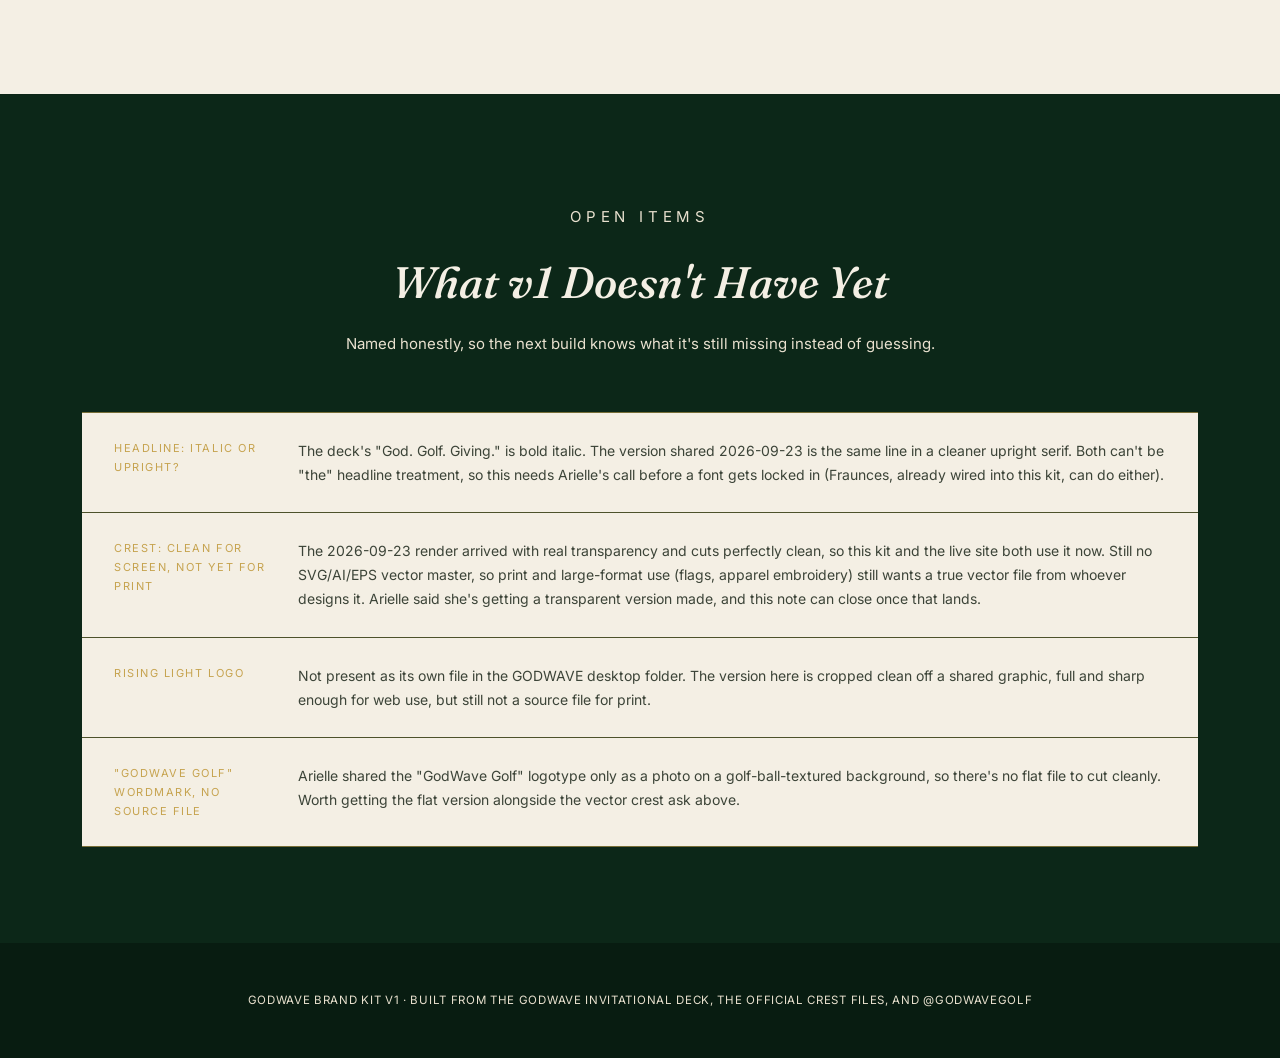
==== commit 25683583: "Remove em dashes, dashes, and semicolons from copy" ====
--- a/brand-kit/index.html
+++ b/brand-kit/index.html
@@ -3,7 +3,7 @@
 <head>
 <meta charset="utf-8" />
 <meta name="viewport" content="width=device-width, initial-scale=1" />
-<title>GodWave — Brand Kit v1.1</title>
+<title>GodWave: Brand Kit v1.1</title>
 <link rel="preconnect" href="https://fonts.googleapis.com">
 <link rel="preconnect" href="https://fonts.gstatic.com" crossorigin>
 <link href="https://fonts.googleapis.com/css2?family=Fraunces:ital,opsz,wght@0,9..144,600;0,9..144,900;1,9..144,600;1,9..144,900&family=Cormorant+Garamond:ital,wght@0,500;1,500;1,600&family=Inter:wght@400;500;600&display=swap" rel="stylesheet">
@@ -23,7 +23,7 @@
 <section>
   <div class="wrap">
     <p class="eyebrow eyebrow--onlight" style="text-align:center">BRAND ESSENCE</p>
-    <p class="essence-quote">"A private convergence of faith, influence, and culture &mdash; for leaders who believe influence is a responsibility."</p>
+    <p class="essence-quote">"A private convergence of faith, influence, and culture, for leaders who believe influence is a responsibility."</p>
     <p class="essence-body">GodWave is an invite-only, faith-forward golf invitational for family-office leaders, entrepreneurs, athletes, entertainers, and faith-based leaders who operate from conviction. Every touchpoint should read as curated and unavailable to the general public first, welcoming second.</p>
 
     <div class="pillars">
@@ -35,7 +35,7 @@
       <div class="pillar">
         <p class="num">02</p>
         <h3>Golf.</h3>
-        <p>A championship-style tournament at one of the city's premier private clubs &mdash; fellowship and friendly competition.</p>
+        <p>A championship-style tournament at one of the city's premier private clubs, fellowship and friendly competition.</p>
       </div>
       <div class="pillar">
         <p class="num">03</p>
@@ -93,7 +93,7 @@
         <ul>
           <li>Recolor the crest, stretch it off its 1:1 ratio, or add a drop shadow</li>
           <li>Place it on busy photography without a solid or scrim behind it</li>
-          <li>Rebuild the crest from scratch &mdash; the working cutout below exists so nobody has to</li>
+          <li>Rebuild the crest from scratch: the working cutout below exists so nobody has to</li>
         </ul>
       </div>
     </div>
@@ -105,7 +105,7 @@
     <div class="section-head">
       <p class="eyebrow eyebrow--onlight">COLOR</p>
       <h2 style="color:var(--green-900)">The Palette</h2>
-      <p style="color:#4a5245">Sampled directly from the official crest file and the Instagram philanthropy post &mdash; not guessed.</p>
+      <p style="color:#4a5245">Sampled directly from the official crest file and the Instagram philanthropy post, not guessed.</p>
     </div>
 
     <div class="swatches">
@@ -114,7 +114,7 @@
         <div class="swatch__meta">
           <div class="swatch__name">GodWave Forest</div>
           <div class="swatch__hex">#00220F</div>
-          <div class="swatch__note">Sampled from the crest shield outline. Primary brand color &mdash; dominant background, wordmark, apparel.</div>
+          <div class="swatch__note">Sampled from the crest shield outline. Primary brand color: dominant background, wordmark, apparel.</div>
         </div>
       </div>
       <div class="swatch">
@@ -130,7 +130,7 @@
         <div class="swatch__meta">
           <div class="swatch__name">GodWave Gold</div>
           <div class="swatch__hex">#FFE82D</div>
-          <div class="swatch__note">Sampled from the crown and crest lettering. Use small &mdash; icons, rules, all-caps labels.</div>
+          <div class="swatch__note">Sampled from the crown and crest lettering. Use small: icons, rules, all-caps labels.</div>
         </div>
       </div>
       <div class="swatch">
@@ -138,7 +138,7 @@
         <div class="swatch__meta">
           <div class="swatch__name">Antique Gold (tint)</div>
           <div class="swatch__hex">#C9A227</div>
-          <div class="swatch__note">Derived, not sampled &mdash; a darkened tint of GodWave Gold for body text and larger fills, where the pure gold is too bright to read.</div>
+          <div class="swatch__note">Derived, not sampled: a darkened tint of GodWave Gold for body text and larger fills, where the pure gold is too bright to read.</div>
         </div>
       </div>
       <div class="swatch">
@@ -146,7 +146,7 @@
         <div class="swatch__meta">
           <div class="swatch__name">GodWave Ivory</div>
           <div class="swatch__hex">#F3F1E9</div>
-          <div class="swatch__note">Sampled from the crest's shield field. The base for every light layout &mdash; never pure white.</div>
+          <div class="swatch__note">Sampled from the crest's shield field. The base for every light layout, never pure white.</div>
         </div>
       </div>
     </div>
@@ -164,24 +164,24 @@
     <div class="type-specimen">
       <p class="label">Wordmark &middot; consistent across the crest banner, the horizontal lockup, and the "GodWave Golf" logotype</p>
       <p class="sample-display" style="font-weight:600;">GodWave</p>
-      <p class="meta">A refined italic serif with a swashed double-story "G" and flowing crossbar on the "W" &mdash; this exact letterform repeats across every official lockup Arielle has shared, so it reads as a real, consistent typeface choice rather than a one-off. No flat/vector file of it exists yet, only photographs of finished lockups, which is worth closing directly with whoever designed it.</p>
+      <p class="meta">A refined italic serif with a swashed double-story "G" and flowing crossbar on the "W". This exact letterform repeats across every official lockup Arielle has shared, so it reads as a real, consistent typeface choice rather than a one-off. No flat/vector file of it exists yet, only photographs of finished lockups, which is worth closing directly with whoever designed it.</p>
     </div>
 
     <div class="type-specimen">
       <p class="label">Headline &middot; used today only as AI-generated title images</p>
       <p class="sample-display">When two or more gather.</p>
-      <p class="meta">Bolder and heavier than the wordmark above: a high-contrast italic serif with the same calligraphic flare and ball terminals, but thicker strokes built for full sentences. Seen in "GodWave Tournament," "God. Golf. Giving.," and "When two or more gather." &mdash; each one generated as a flat image in ChatGPT, never as live, editable text, so no two headlines are guaranteed to match.</p>
+      <p class="meta">Bolder and heavier than the wordmark above: a high-contrast italic serif with the same calligraphic flare and ball terminals, but thicker strokes built for full sentences. Seen in "GodWave Tournament," "God. Golf. Giving.," and "When two or more gather." Each one is generated as a flat image in ChatGPT, never as live, editable text, so no two headlines are guaranteed to match.</p>
       <p class="meta"><strong>Closest real fonts to test as a replacement</strong> (so headlines become real, resizable, on-brand text instead of another round of image generation):</p>
       <div class="candidates">
-        <span>Fraunces &mdash; Black Italic (free, used for this page's headlines)</span>
-        <span>Canela &mdash; Bold Italic (Commercial Type, licensed)</span>
-        <span>GT Sectra Display &mdash; Bold Italic (Grilli Type, licensed)</span>
+        <span>Fraunces: Black Italic (free, used for this page's headlines)</span>
+        <span>Canela: Bold Italic (Commercial Type, licensed)</span>
+        <span>GT Sectra Display: Bold Italic (Grilli Type, licensed)</span>
       </div>
     </div>
 
     <div class="type-specimen" style="background:var(--green-950);">
       <img src="assets/texture-god-golf-giving.png" alt="God. Golf. Giving. headline treatment, upright serif" style="max-width:360px;margin:0 auto 18px;" />
-      <p class="meta" style="color:var(--ivory-dim);">A third treatment, shared 2026-09-23: the same "God. Golf. Giving." line, but <strong>upright</strong> rather than italic &mdash; a cleaner, classical high-contrast serif with open apertures and ball terminals, closer to a fashion or fragrance wordmark than the deck's bolder italic. This disagrees with the deck's italic version of the same line, so which one is the real headline treatment is still an open call, not a settled fact. Worth asking Arielle directly before locking a font in.</p>
+      <p class="meta" style="color:var(--ivory-dim);">A third treatment, shared 2026-09-23: the same "God. Golf. Giving." line, but <strong>upright</strong> rather than italic. A cleaner, classical high-contrast serif with open apertures and ball terminals, closer to a fashion or fragrance wordmark than the deck's bolder italic. This disagrees with the deck's italic version of the same line, so which one is the real headline treatment is still an open call, not a settled fact. Worth asking Arielle directly before locking a font in.</p>
     </div>
 
     <div class="type-specimen">
@@ -197,7 +197,7 @@
     <div class="section-head">
       <p class="eyebrow eyebrow--onlight">VOICE</p>
       <h2 style="color:var(--green-900)">Lines Already Earned</h2>
-      <p style="color:#4a5245">Real copy pulled from the Invitational deck and Instagram &mdash; the working vocabulary, not new copy invented for this kit.</p>
+      <p style="color:#4a5245">Real copy pulled from the Invitational deck and Instagram, the working vocabulary, not new copy invented for this kit.</p>
     </div>
   </div>
   <div class="voice-lines">
@@ -214,7 +214,7 @@
     <div class="section-head">
       <p class="eyebrow">PHOTOGRAPHY</p>
       <h2>Two Directions, One World</h2>
-      <p>GodWave runs on two distinct kinds of real photography &mdash; never stock. Both are already shot; this just names what each is for.</p>
+      <p>GodWave runs on two distinct kinds of real photography, never stock. Both are already shot, this just names what each is for.</p>
     </div>
 
     <div class="photo-grid">
@@ -233,7 +233,7 @@
       </div>
       <div class="photo-pillar">
         <h4>Course &amp; Community</h4>
-        <p>Real event and course photography &mdash; Mulholland Hills fairways and bunkers, diverse cast and families in GodWave green/cream apparel, the flag on the green, hands raised in fellowship. Warm, candid, golden-hour light throughout. Now live on the website's Family &amp; Community section.</p>
+        <p>Real event and course photography: Mulholland Hills fairways and bunkers, diverse cast and families in GodWave green/cream apparel, the flag on the green, hands raised in fellowship. Warm, candid, golden-hour light throughout. Now live on the website's Family &amp; Community section.</p>
       </div>
     </div>
   </div>
@@ -276,19 +276,19 @@
     <div class="gap-list">
       <div class="gap-item">
         <p class="tag">Headline: italic or upright?</p>
-        <p>The deck's "God. Golf. Giving." is bold italic; the version shared 2026-09-23 is the same line in a cleaner upright serif. Both can't be "the" headline treatment &mdash; this needs Arielle's call before a font gets locked in (Fraunces, already wired into this kit, can do either).</p>
+        <p>The deck's "God. Golf. Giving." is bold italic. The version shared 2026-09-23 is the same line in a cleaner upright serif. Both can't be "the" headline treatment, so this needs Arielle's call before a font gets locked in (Fraunces, already wired into this kit, can do either).</p>
       </div>
       <div class="gap-item">
         <p class="tag">Crest: clean for screen, not yet for print</p>
-        <p>The 2026-09-23 render arrived with real transparency and cuts perfectly clean &mdash; this kit and the live site both use it now. Still no SVG/AI/EPS vector master, so print and large-format use (flags, apparel embroidery) still wants a true vector file from whoever designs it. Arielle said she's getting a transparent version made; this note can close once that lands.</p>
+        <p>The 2026-09-23 render arrived with real transparency and cuts perfectly clean, so this kit and the live site both use it now. Still no SVG/AI/EPS vector master, so print and large-format use (flags, apparel embroidery) still wants a true vector file from whoever designs it. Arielle said she's getting a transparent version made, and this note can close once that lands.</p>
       </div>
       <div class="gap-item">
         <p class="tag">Rising Light logo</p>
-        <p>Not present as its own file in the GODWAVE desktop folder &mdash; the version here is cropped clean off a shared graphic, full and sharp enough for web use, but still not a source file for print.</p>
+        <p>Not present as its own file in the GODWAVE desktop folder. The version here is cropped clean off a shared graphic, full and sharp enough for web use, but still not a source file for print.</p>
       </div>
       <div class="gap-item">
         <p class="tag">"GodWave Golf" wordmark, no source file</p>
-        <p>Arielle shared the "GodWave Golf" logotype only as a photo on a golf-ball-textured background &mdash; there's no flat file to cut cleanly. Worth getting the flat version alongside the vector crest ask above.</p>
+        <p>Arielle shared the "GodWave Golf" logotype only as a photo on a golf-ball-textured background, so there's no flat file to cut cleanly. Worth getting the flat version alongside the vector crest ask above.</p>
       </div>
     </div>
   </div>
--- a/brand-kit/styles.css
+++ b/brand-kit/styles.css
@@ -1,4 +1,4 @@
-/* GodWave Brand Kit v1 — reuses the landing page's own design language */
+/* GodWave Brand Kit v1: reuses the landing page's own design language */
 
 :root {
   --green-950: #081c11;
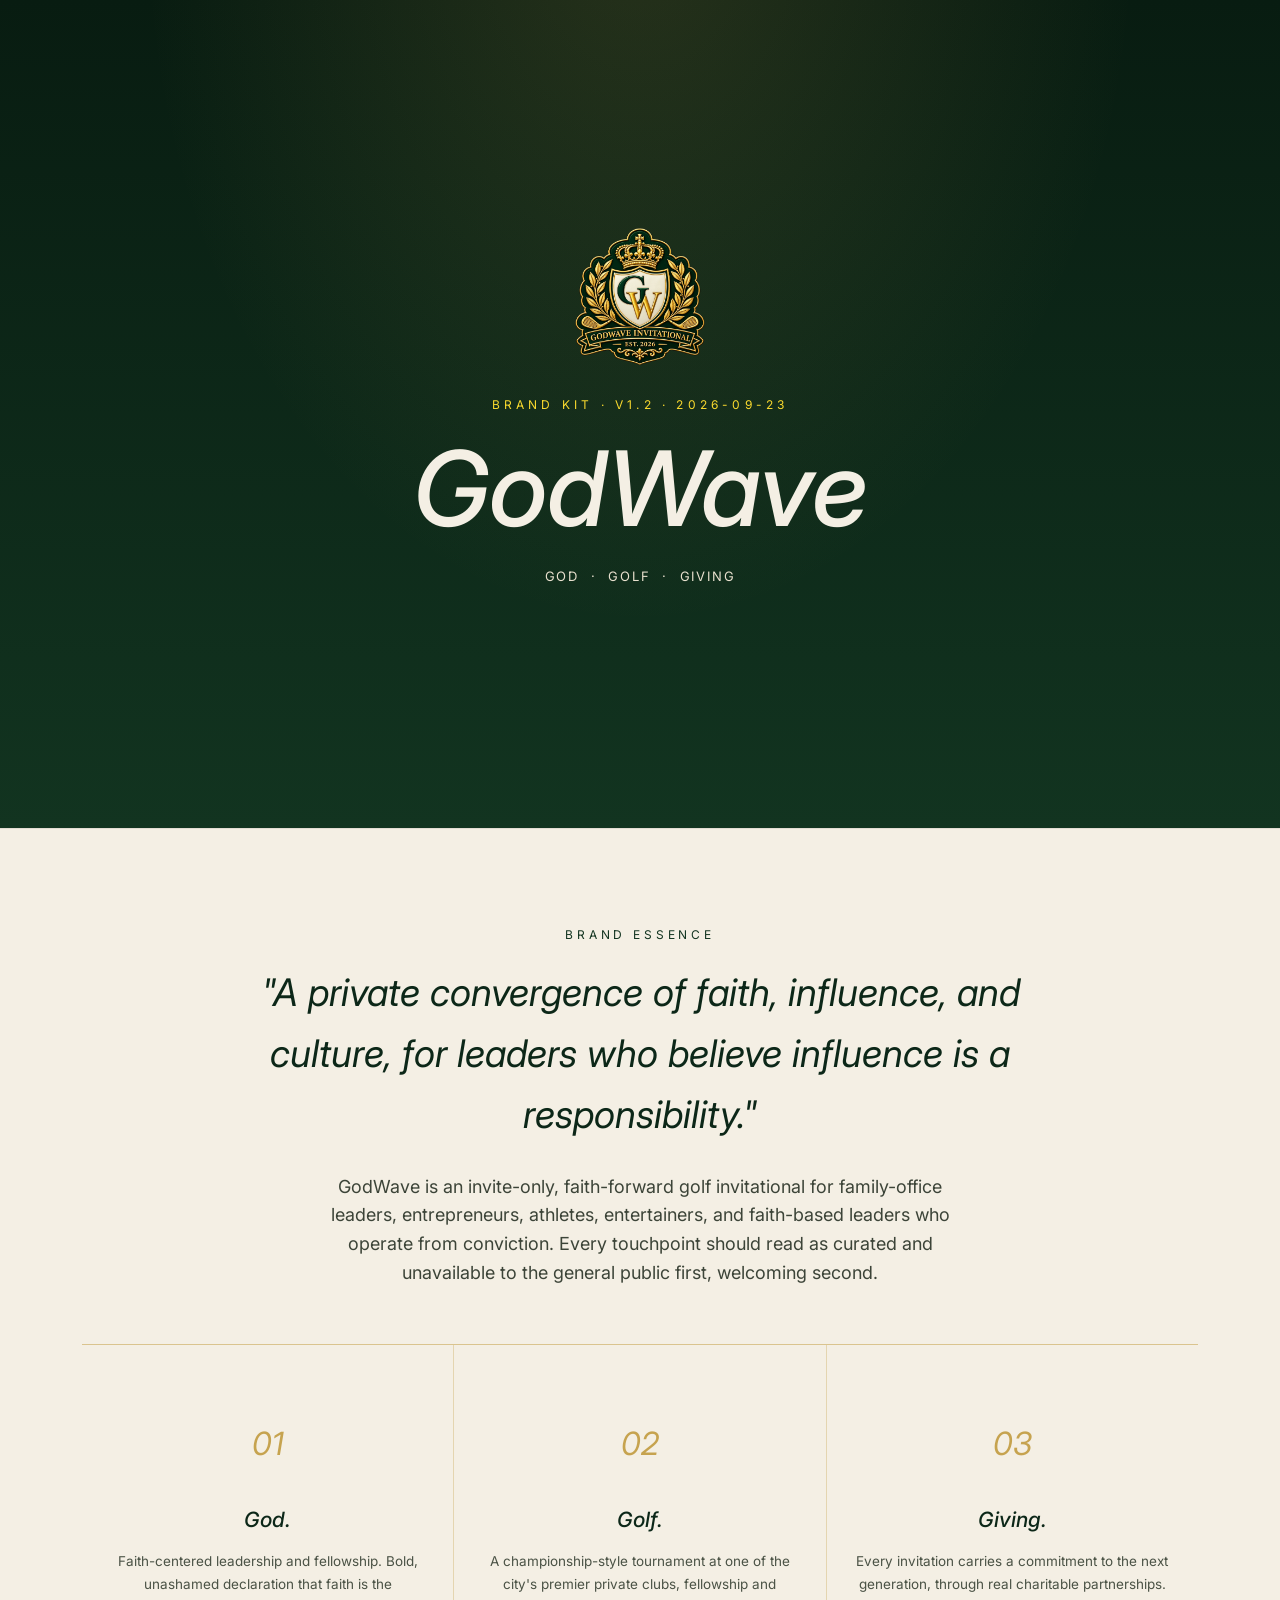
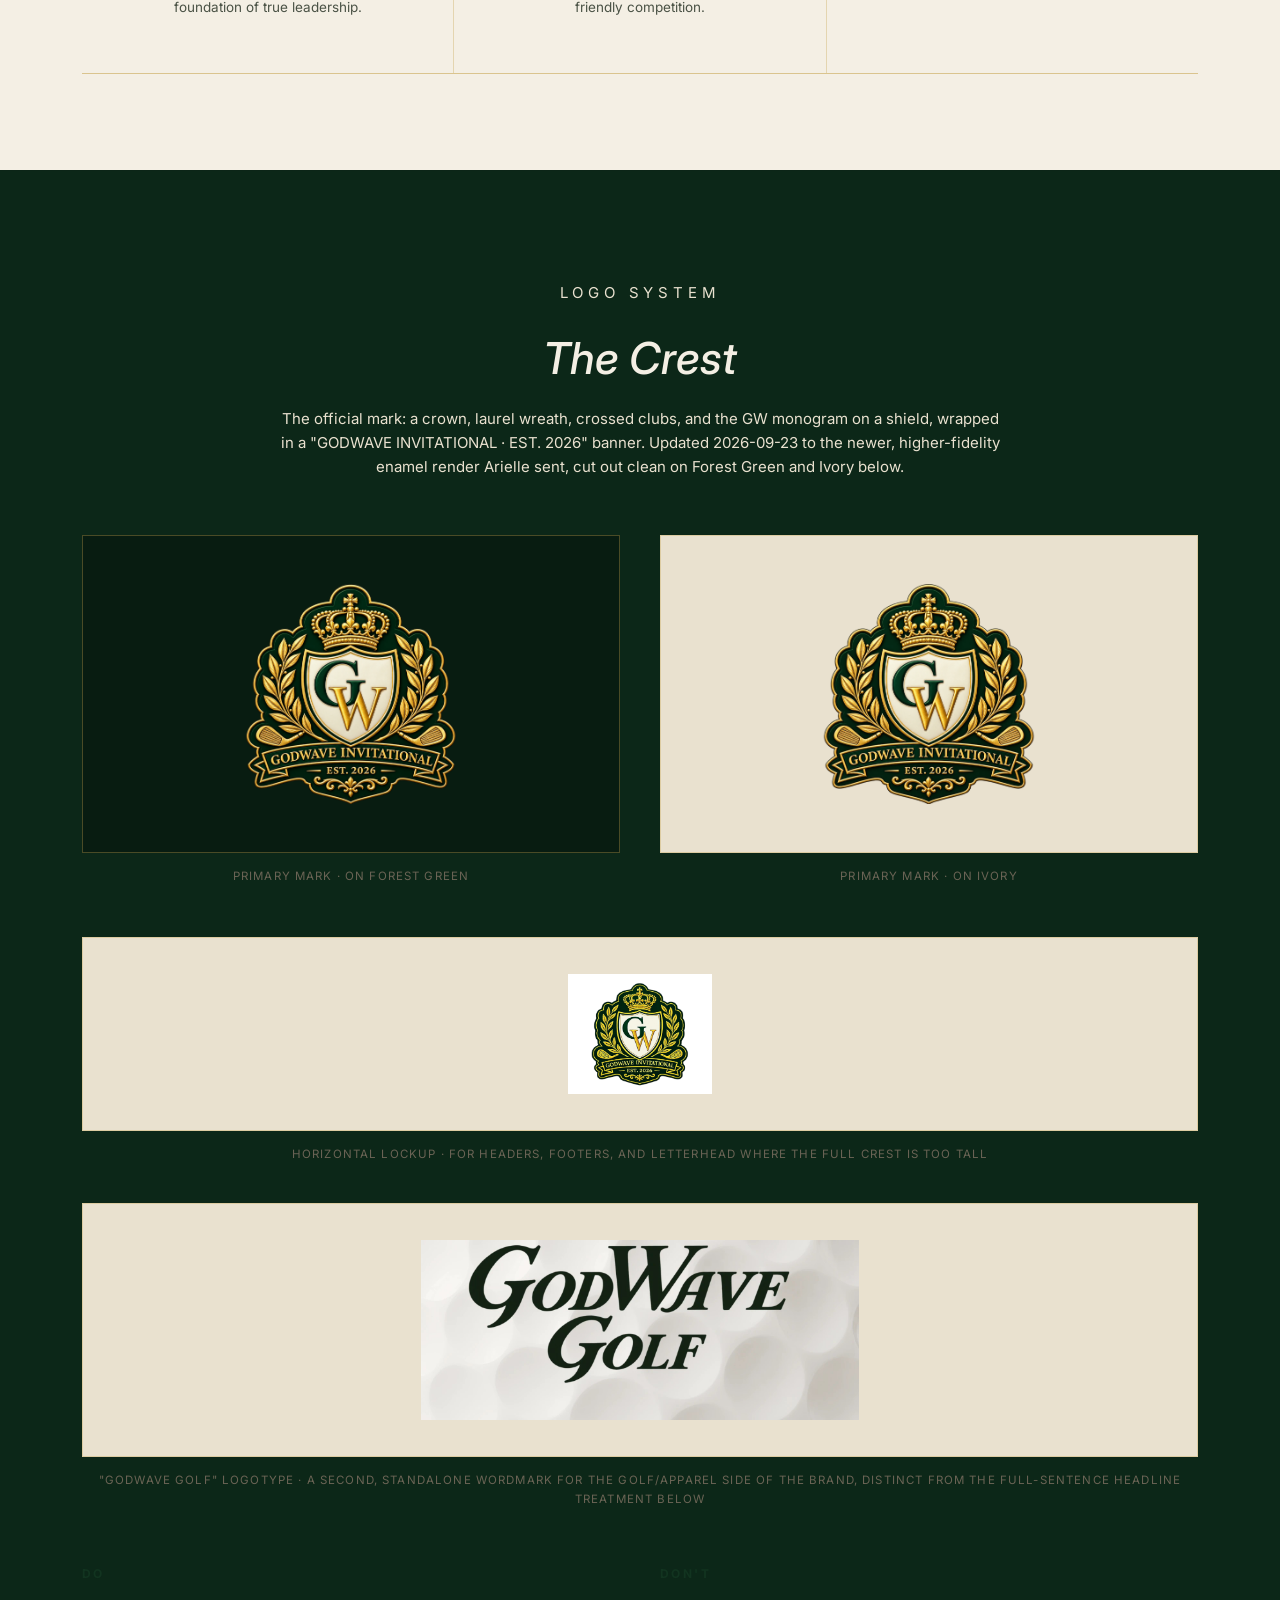
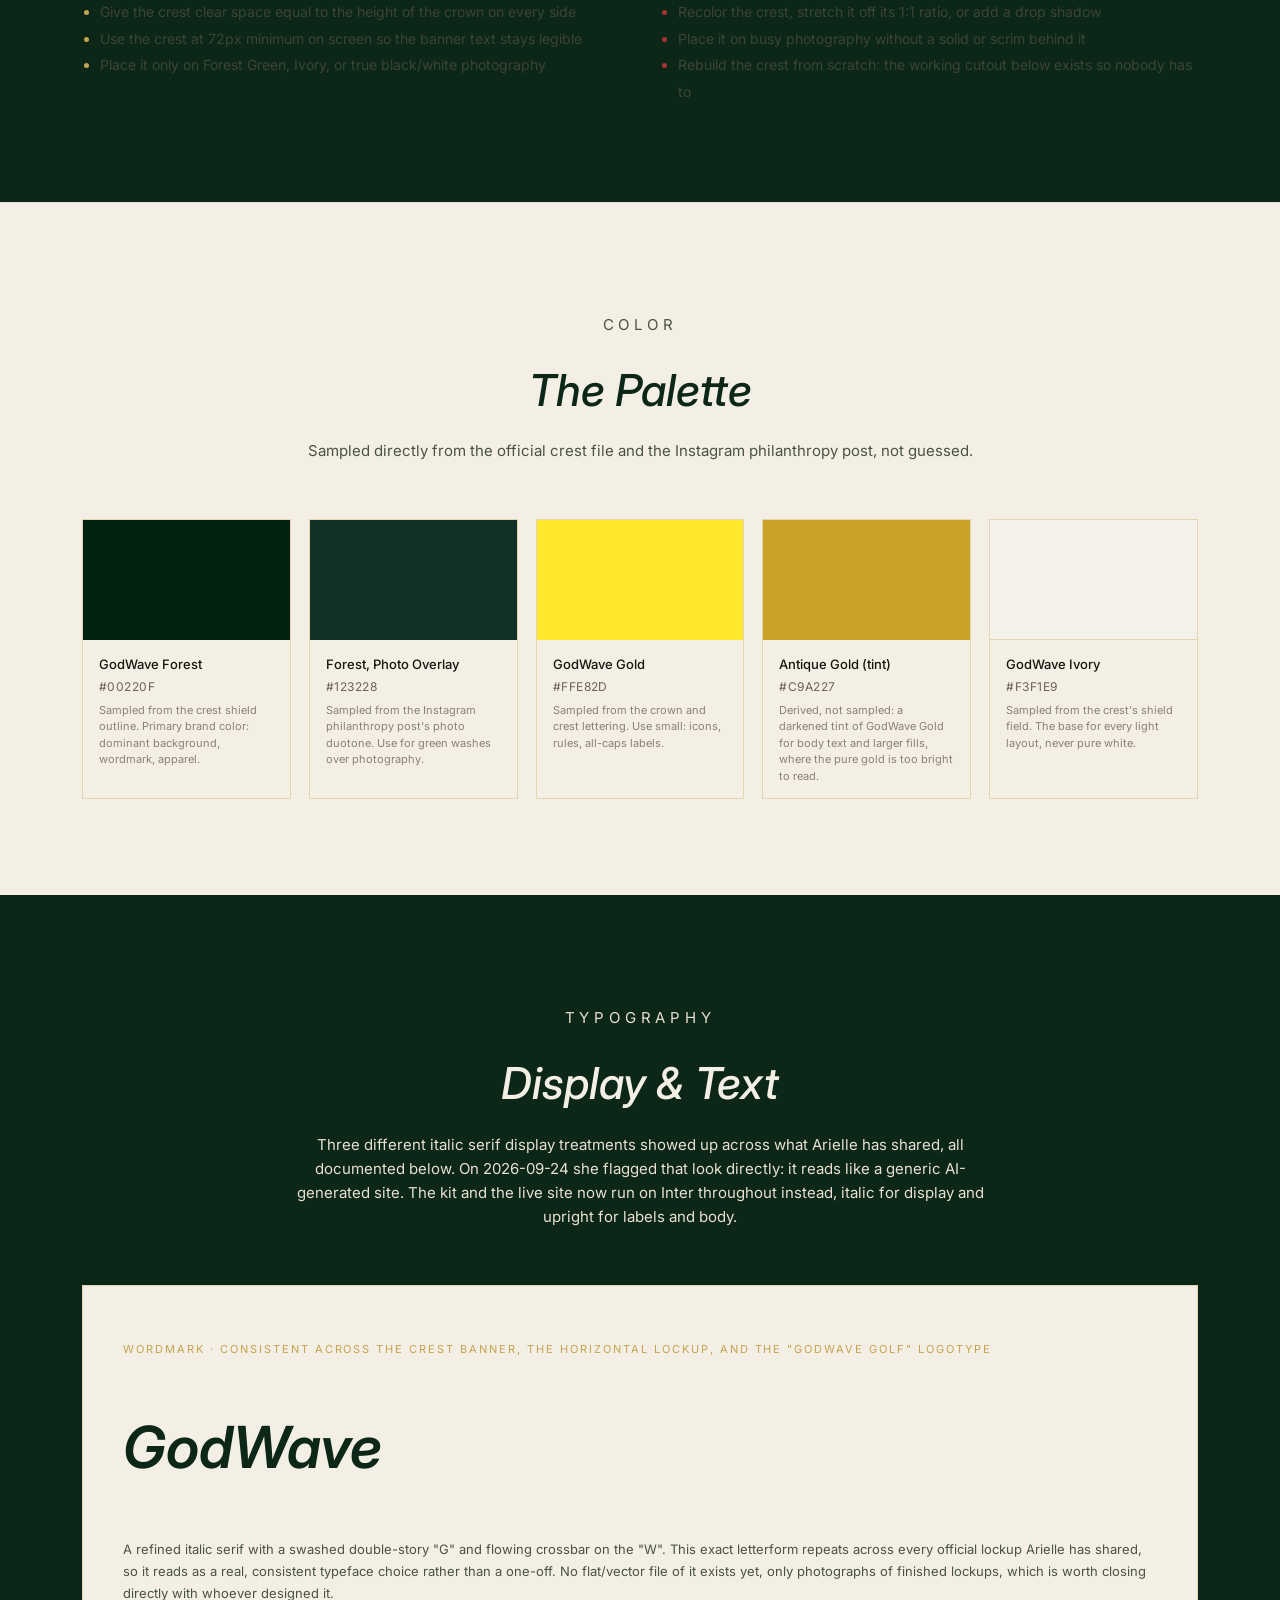
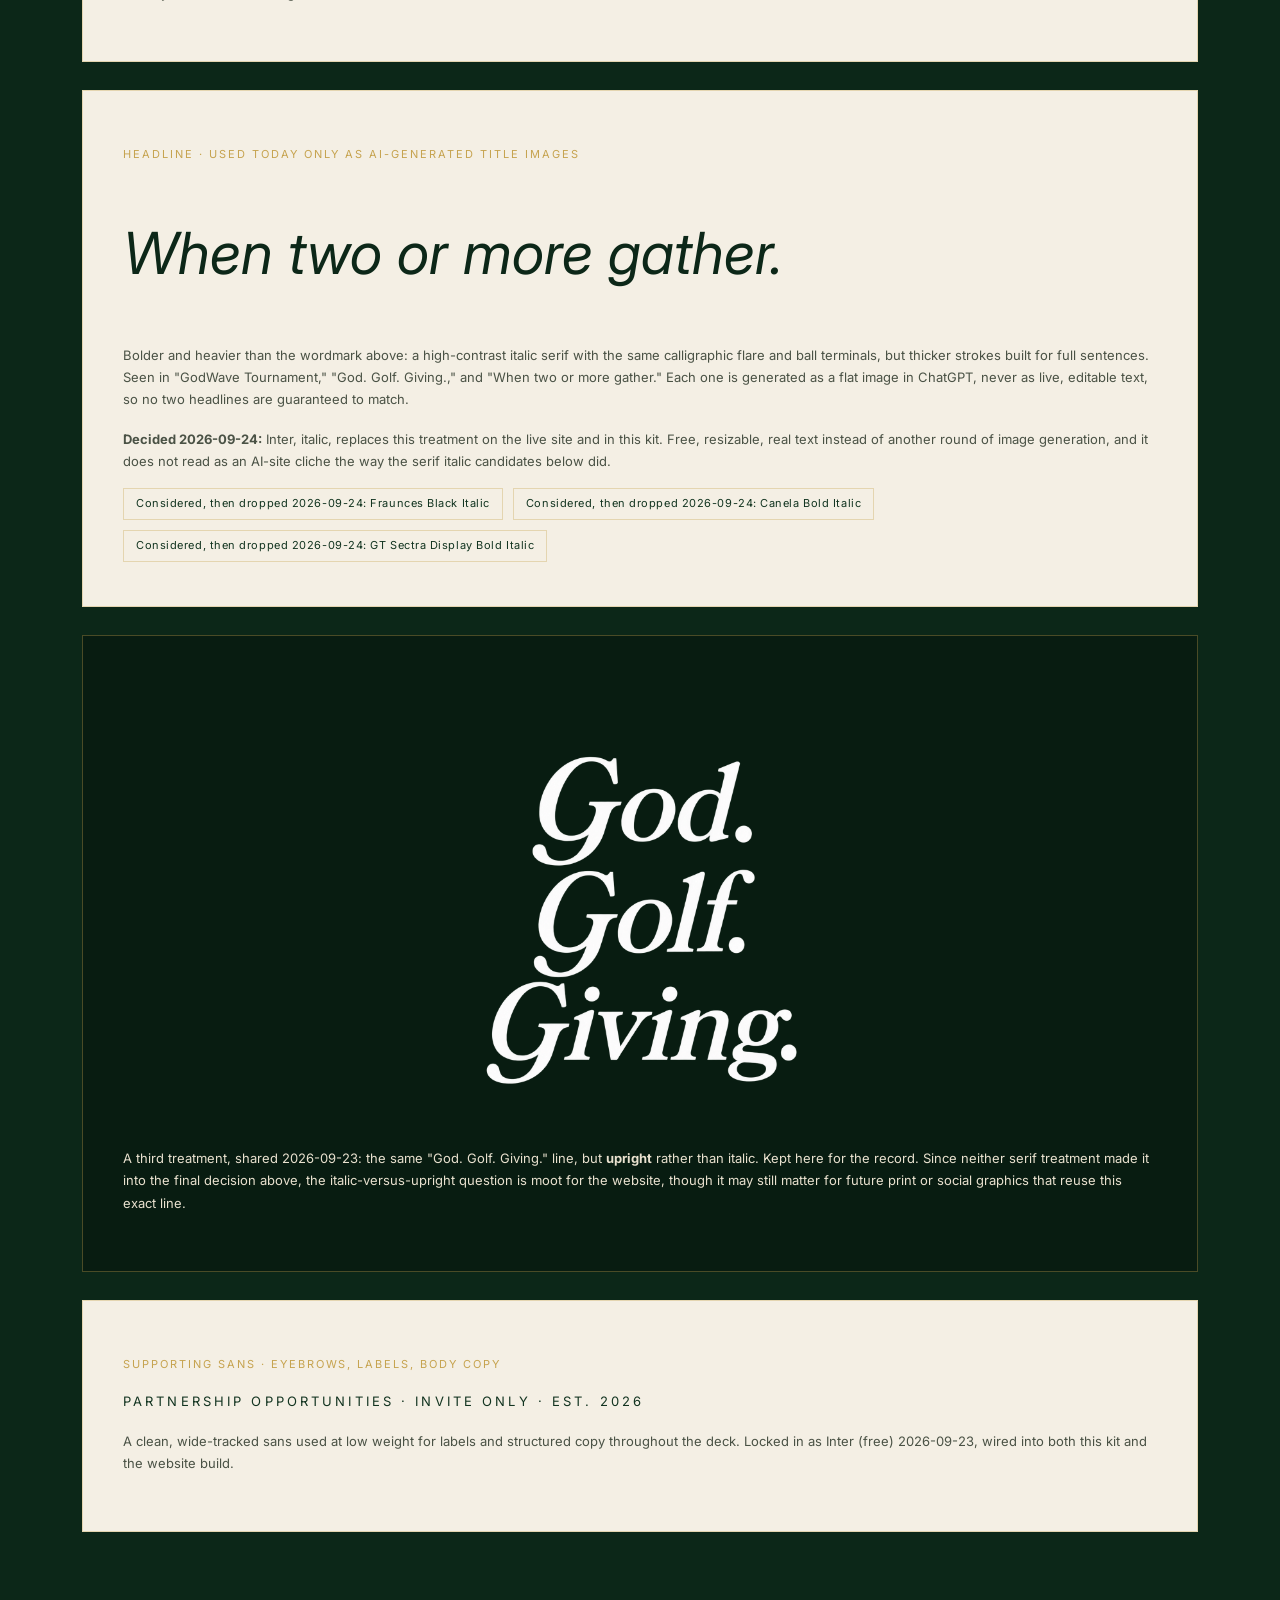
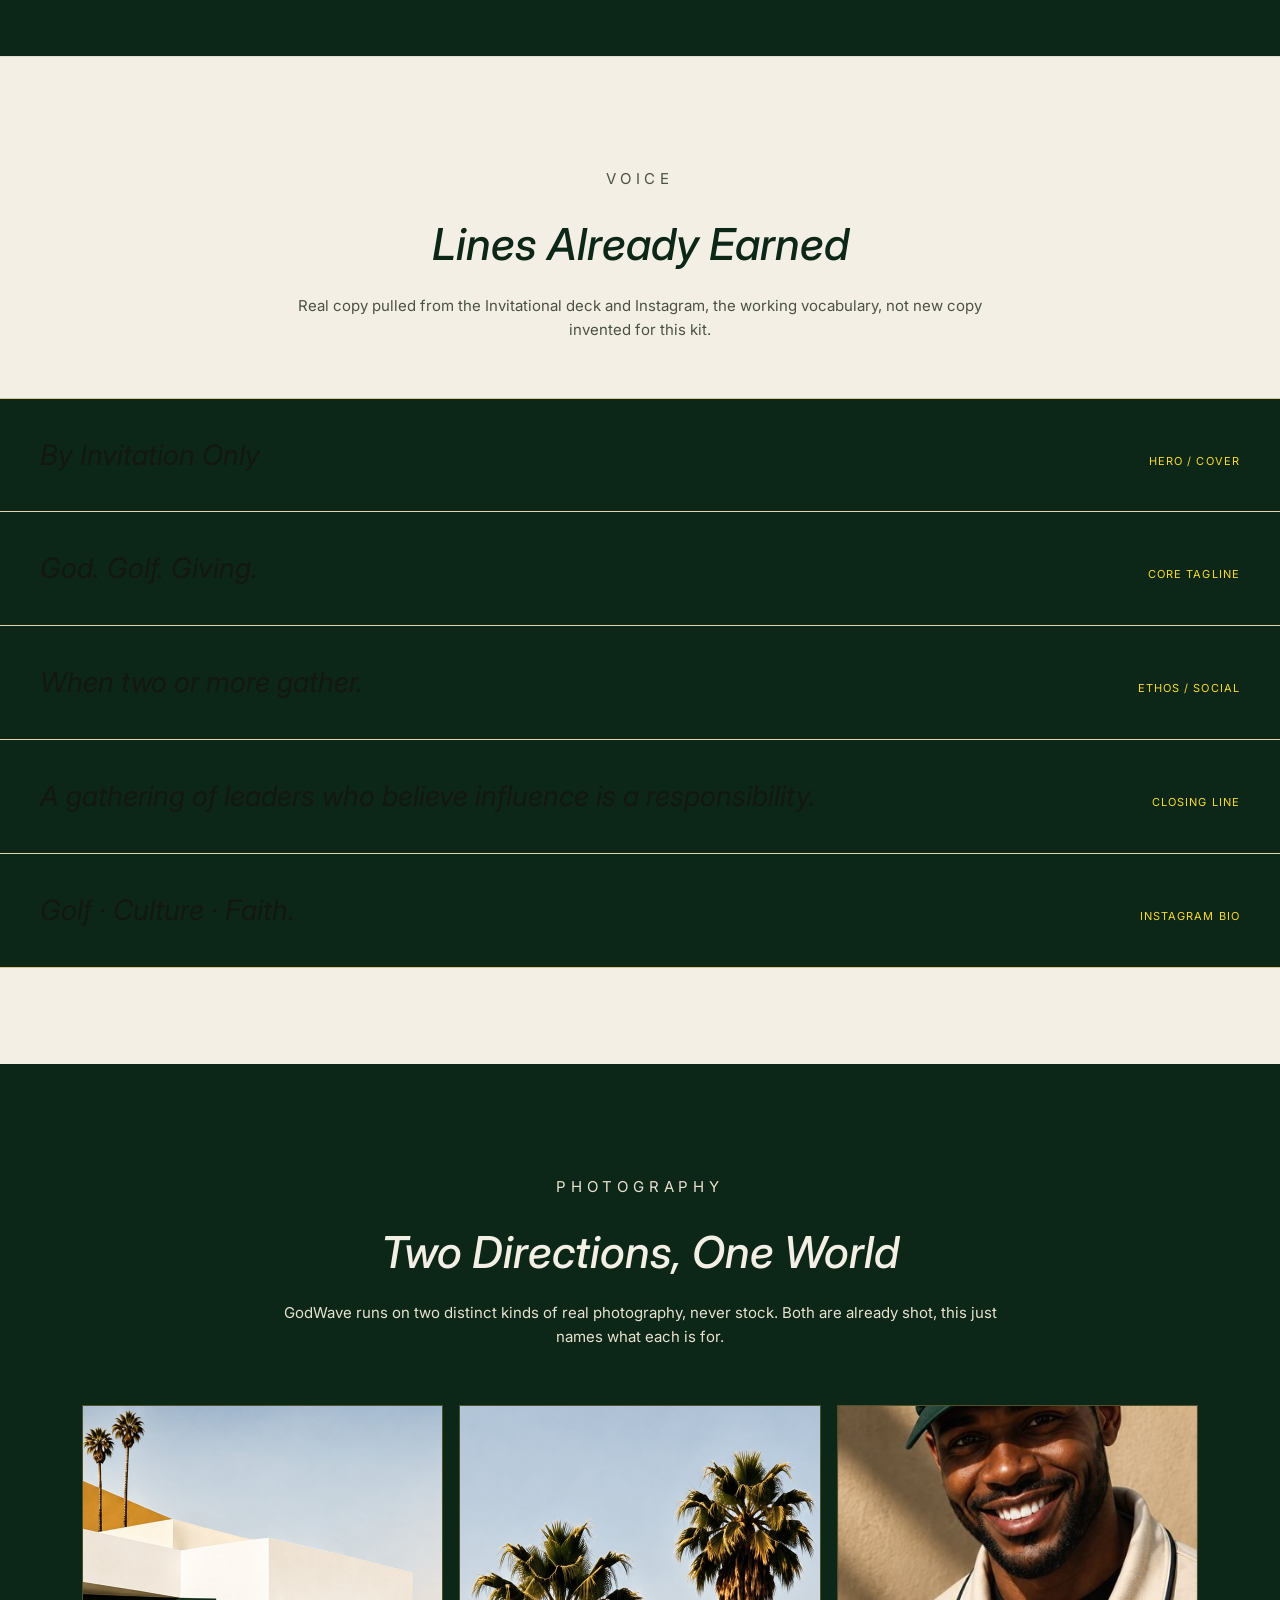
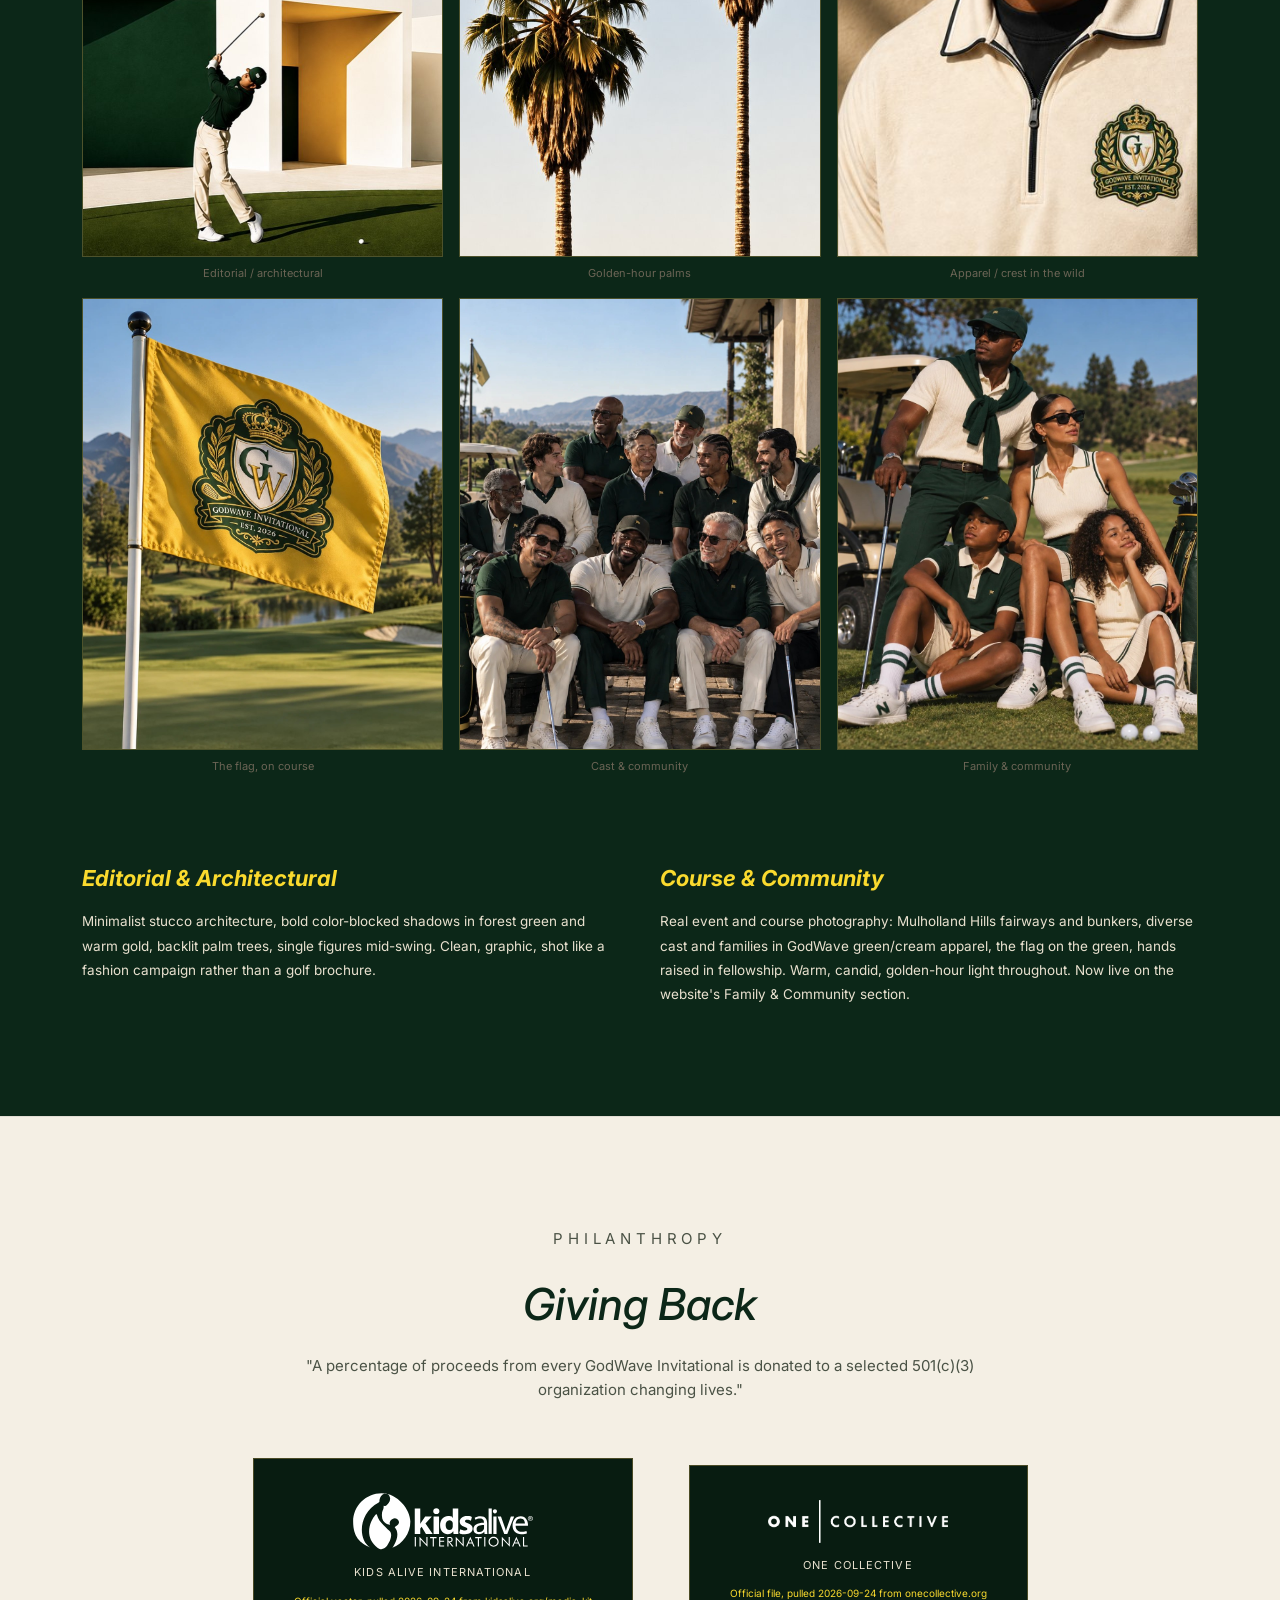
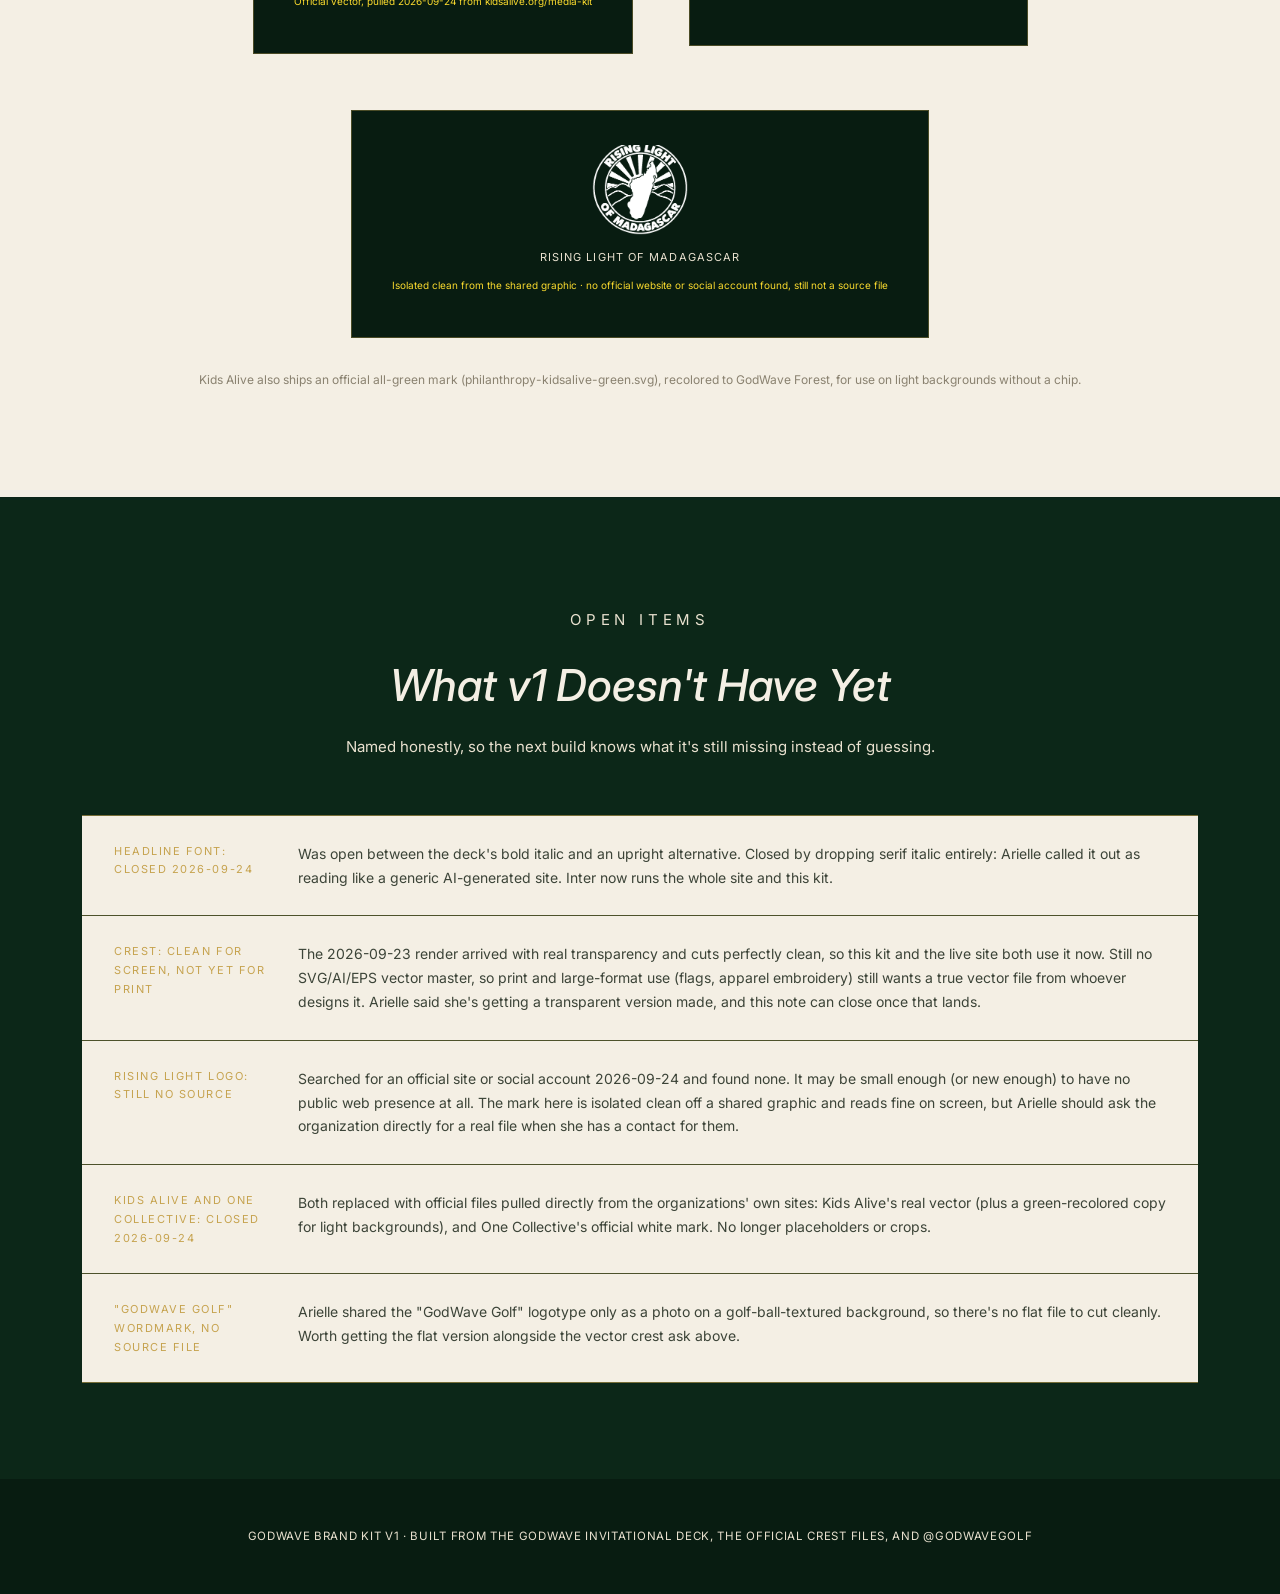
==== commit d5aebff3: "Switch to Inter site-wide, add real philanthropy logos" ====
--- a/brand-kit/index.html
+++ b/brand-kit/index.html
@@ -3,10 +3,10 @@
 <head>
 <meta charset="utf-8" />
 <meta name="viewport" content="width=device-width, initial-scale=1" />
-<title>GodWave: Brand Kit v1.1</title>
+<title>GodWave: Brand Kit v1.2</title>
 <link rel="preconnect" href="https://fonts.googleapis.com">
 <link rel="preconnect" href="https://fonts.gstatic.com" crossorigin>
-<link href="https://fonts.googleapis.com/css2?family=Fraunces:ital,opsz,wght@0,9..144,600;0,9..144,900;1,9..144,600;1,9..144,900&family=Cormorant+Garamond:ital,wght@0,500;1,500;1,600&family=Inter:wght@400;500;600&display=swap" rel="stylesheet">
+<link href="https://fonts.googleapis.com/css2?family=Inter:ital,wght@0,400;0,500;0,600;0,700;1,400;1,500;1,600;1,700&display=swap" rel="stylesheet">
 <link rel="stylesheet" href="styles.css" />
 </head>
 <body>
@@ -14,7 +14,7 @@
 <section class="cover">
   <div>
     <img src="assets/crest-transparent.png" alt="GodWave crest" />
-    <p class="kicker">BRAND KIT · V1.1 · 2026-09-23</p>
+    <p class="kicker">BRAND KIT · V1.2 · 2026-09-23</p>
     <h1>GodWave</h1>
     <p class="sub">GOD &nbsp;·&nbsp; GOLF &nbsp;·&nbsp; GIVING</p>
   </div>
@@ -158,7 +158,7 @@
     <div class="section-head">
       <p class="eyebrow">TYPOGRAPHY</p>
       <h2>Display &amp; Text</h2>
-      <p>Three different display treatments are in play across what Arielle has shared, and they do not all agree with each other yet. All three are documented below with the closest real fonts to standardize on.</p>
+      <p>Three different italic serif display treatments showed up across what Arielle has shared, all documented below. On 2026-09-24 she flagged that look directly: it reads like a generic AI-generated site. The kit and the live site now run on Inter throughout instead, italic for display and upright for labels and body.</p>
     </div>
 
     <div class="type-specimen">
@@ -171,17 +171,17 @@
       <p class="label">Headline &middot; used today only as AI-generated title images</p>
       <p class="sample-display">When two or more gather.</p>
       <p class="meta">Bolder and heavier than the wordmark above: a high-contrast italic serif with the same calligraphic flare and ball terminals, but thicker strokes built for full sentences. Seen in "GodWave Tournament," "God. Golf. Giving.," and "When two or more gather." Each one is generated as a flat image in ChatGPT, never as live, editable text, so no two headlines are guaranteed to match.</p>
-      <p class="meta"><strong>Closest real fonts to test as a replacement</strong> (so headlines become real, resizable, on-brand text instead of another round of image generation):</p>
+      <p class="meta"><strong>Decided 2026-09-24:</strong> Inter, italic, replaces this treatment on the live site and in this kit. Free, resizable, real text instead of another round of image generation, and it does not read as an AI-site cliche the way the serif italic candidates below did.</p>
       <div class="candidates">
-        <span>Fraunces: Black Italic (free, used for this page's headlines)</span>
-        <span>Canela: Bold Italic (Commercial Type, licensed)</span>
-        <span>GT Sectra Display: Bold Italic (Grilli Type, licensed)</span>
+        <span>Considered, then dropped 2026-09-24: Fraunces Black Italic</span>
+        <span>Considered, then dropped 2026-09-24: Canela Bold Italic</span>
+        <span>Considered, then dropped 2026-09-24: GT Sectra Display Bold Italic</span>
       </div>
     </div>
 
     <div class="type-specimen" style="background:var(--green-950);">
       <img src="assets/texture-god-golf-giving.png" alt="God. Golf. Giving. headline treatment, upright serif" style="max-width:360px;margin:0 auto 18px;" />
-      <p class="meta" style="color:var(--ivory-dim);">A third treatment, shared 2026-09-23: the same "God. Golf. Giving." line, but <strong>upright</strong> rather than italic. A cleaner, classical high-contrast serif with open apertures and ball terminals, closer to a fashion or fragrance wordmark than the deck's bolder italic. This disagrees with the deck's italic version of the same line, so which one is the real headline treatment is still an open call, not a settled fact. Worth asking Arielle directly before locking a font in.</p>
+      <p class="meta" style="color:var(--ivory-dim);">A third treatment, shared 2026-09-23: the same "God. Golf. Giving." line, but <strong>upright</strong> rather than italic. Kept here for the record. Since neither serif treatment made it into the final decision above, the italic-versus-upright question is moot for the website, though it may still matter for future print or social graphics that reuse this exact line.</p>
     </div>
 
     <div class="type-specimen">
@@ -248,21 +248,22 @@
     </div>
     <div class="partner-row">
       <div class="partner-card">
-        <img src="assets/philanthropy-kidsalive.png" alt="Kidsalive International logo" />
-        <p class="partner-name">Kidsalive International</p>
-        <p class="partner-flag">Source file &middot; clean</p>
+        <img src="assets/philanthropy-kidsalive-white.svg" alt="Kids Alive International logo" />
+        <p class="partner-name">Kids Alive International</p>
+        <p class="partner-flag">Official vector, pulled 2026-09-24 from kidsalive.org/media-kit</p>
       </div>
       <div class="partner-card">
-        <img src="assets/philanthropy-onecollective.png" alt="One Collective logo" />
+        <img src="assets/philanthropy-onecollective-white.png" alt="One Collective logo" />
         <p class="partner-name">One Collective</p>
-        <p class="partner-flag">Source file &middot; clean</p>
+        <p class="partner-flag">Official file, pulled 2026-09-24 from onecollective.org</p>
       </div>
       <div class="partner-card">
-        <img src="assets/philanthropy-risinglight-ref.png" alt="Rising Light of Madagascar logo, reference crop" />
+        <img src="assets/philanthropy-risinglight-white.png" alt="Rising Light of Madagascar logo" />
         <p class="partner-name">Rising Light of Madagascar</p>
-        <p class="partner-flag">Cropped clean, full mark &middot; still no source file on hand</p>
-      </div>
-    </div>
+        <p class="partner-flag">Isolated clean from the shared graphic &middot; no official website or social account found, still not a source file</p>
+      </div>
+    </div>
+    <p style="text-align:center;margin-top:32px;font-family:var(--sans);font-size:12px;color:#8a8270;">Kids Alive also ships an official all-green mark (<code style="font-family:var(--sans)">philanthropy-kidsalive-green.svg</code>), recolored to GodWave Forest, for use on light backgrounds without a chip.</p>
   </div>
 </section>
 
@@ -275,16 +276,20 @@
     </div>
     <div class="gap-list">
       <div class="gap-item">
-        <p class="tag">Headline: italic or upright?</p>
-        <p>The deck's "God. Golf. Giving." is bold italic. The version shared 2026-09-23 is the same line in a cleaner upright serif. Both can't be "the" headline treatment, so this needs Arielle's call before a font gets locked in (Fraunces, already wired into this kit, can do either).</p>
+        <p class="tag">Headline font: closed 2026-09-24</p>
+        <p>Was open between the deck's bold italic and an upright alternative. Closed by dropping serif italic entirely: Arielle called it out as reading like a generic AI-generated site. Inter now runs the whole site and this kit.</p>
       </div>
       <div class="gap-item">
         <p class="tag">Crest: clean for screen, not yet for print</p>
         <p>The 2026-09-23 render arrived with real transparency and cuts perfectly clean, so this kit and the live site both use it now. Still no SVG/AI/EPS vector master, so print and large-format use (flags, apparel embroidery) still wants a true vector file from whoever designs it. Arielle said she's getting a transparent version made, and this note can close once that lands.</p>
       </div>
       <div class="gap-item">
-        <p class="tag">Rising Light logo</p>
-        <p>Not present as its own file in the GODWAVE desktop folder. The version here is cropped clean off a shared graphic, full and sharp enough for web use, but still not a source file for print.</p>
+        <p class="tag">Rising Light logo: still no source</p>
+        <p>Searched for an official site or social account 2026-09-24 and found none. It may be small enough (or new enough) to have no public web presence at all. The mark here is isolated clean off a shared graphic and reads fine on screen, but Arielle should ask the organization directly for a real file when she has a contact for them.</p>
+      </div>
+      <div class="gap-item">
+        <p class="tag">Kids Alive and One Collective: closed 2026-09-24</p>
+        <p>Both replaced with official files pulled directly from the organizations' own sites: Kids Alive's real vector (plus a green-recolored copy for light backgrounds), and One Collective's official white mark. No longer placeholders or crops.</p>
       </div>
       <div class="gap-item">
         <p class="tag">"GodWave Golf" wordmark, no source file</p>
--- a/brand-kit/styles.css
+++ b/brand-kit/styles.css
@@ -12,8 +12,8 @@
   --ink: #14170f;
   --line: rgba(198, 163, 79, 0.35);
 
-  --serif: "Cormorant Garamond", "Iowan Old Style", Georgia, serif;
-  --display: "Fraunces", var(--serif);
+  --serif: "Inter", "Helvetica Neue", Arial, sans-serif;
+  --display: "Inter", var(--serif);
   --sans: "Inter", "Helvetica Neue", Arial, sans-serif;
 
   --max: 1180px;
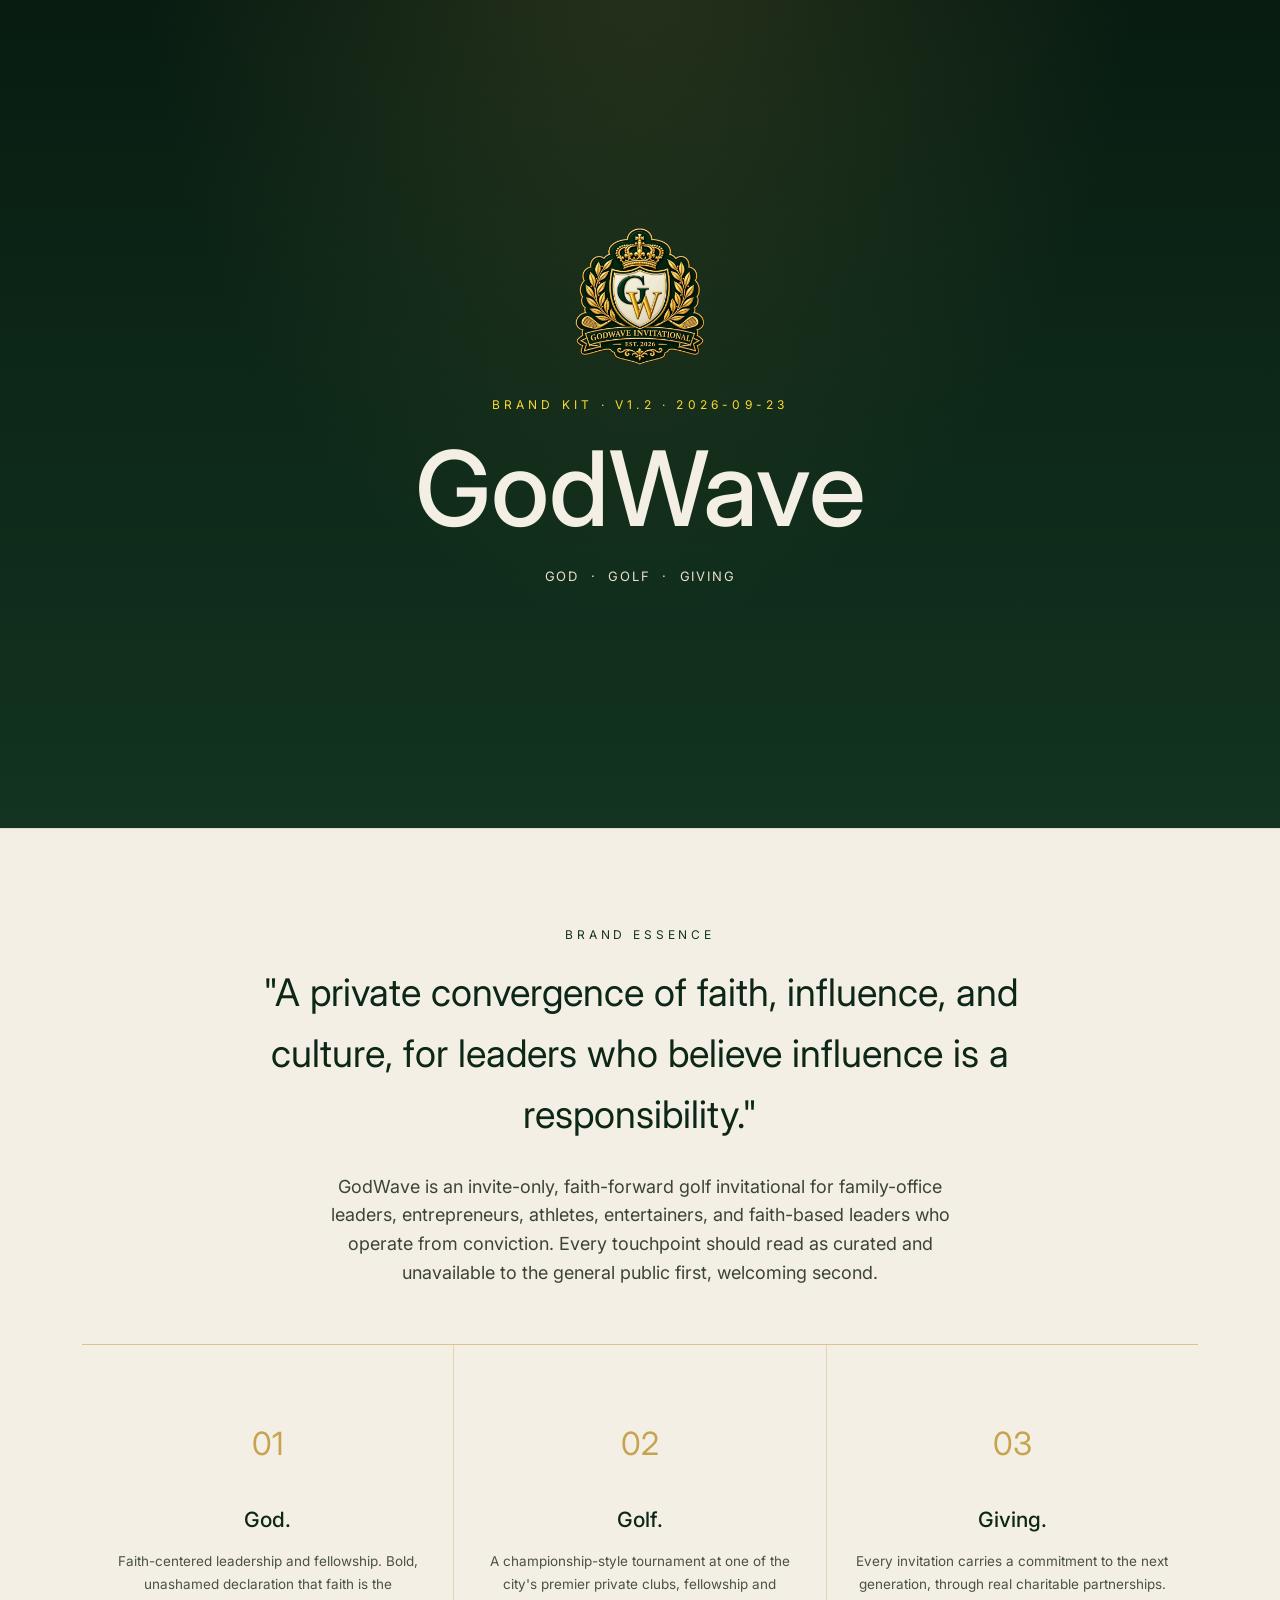
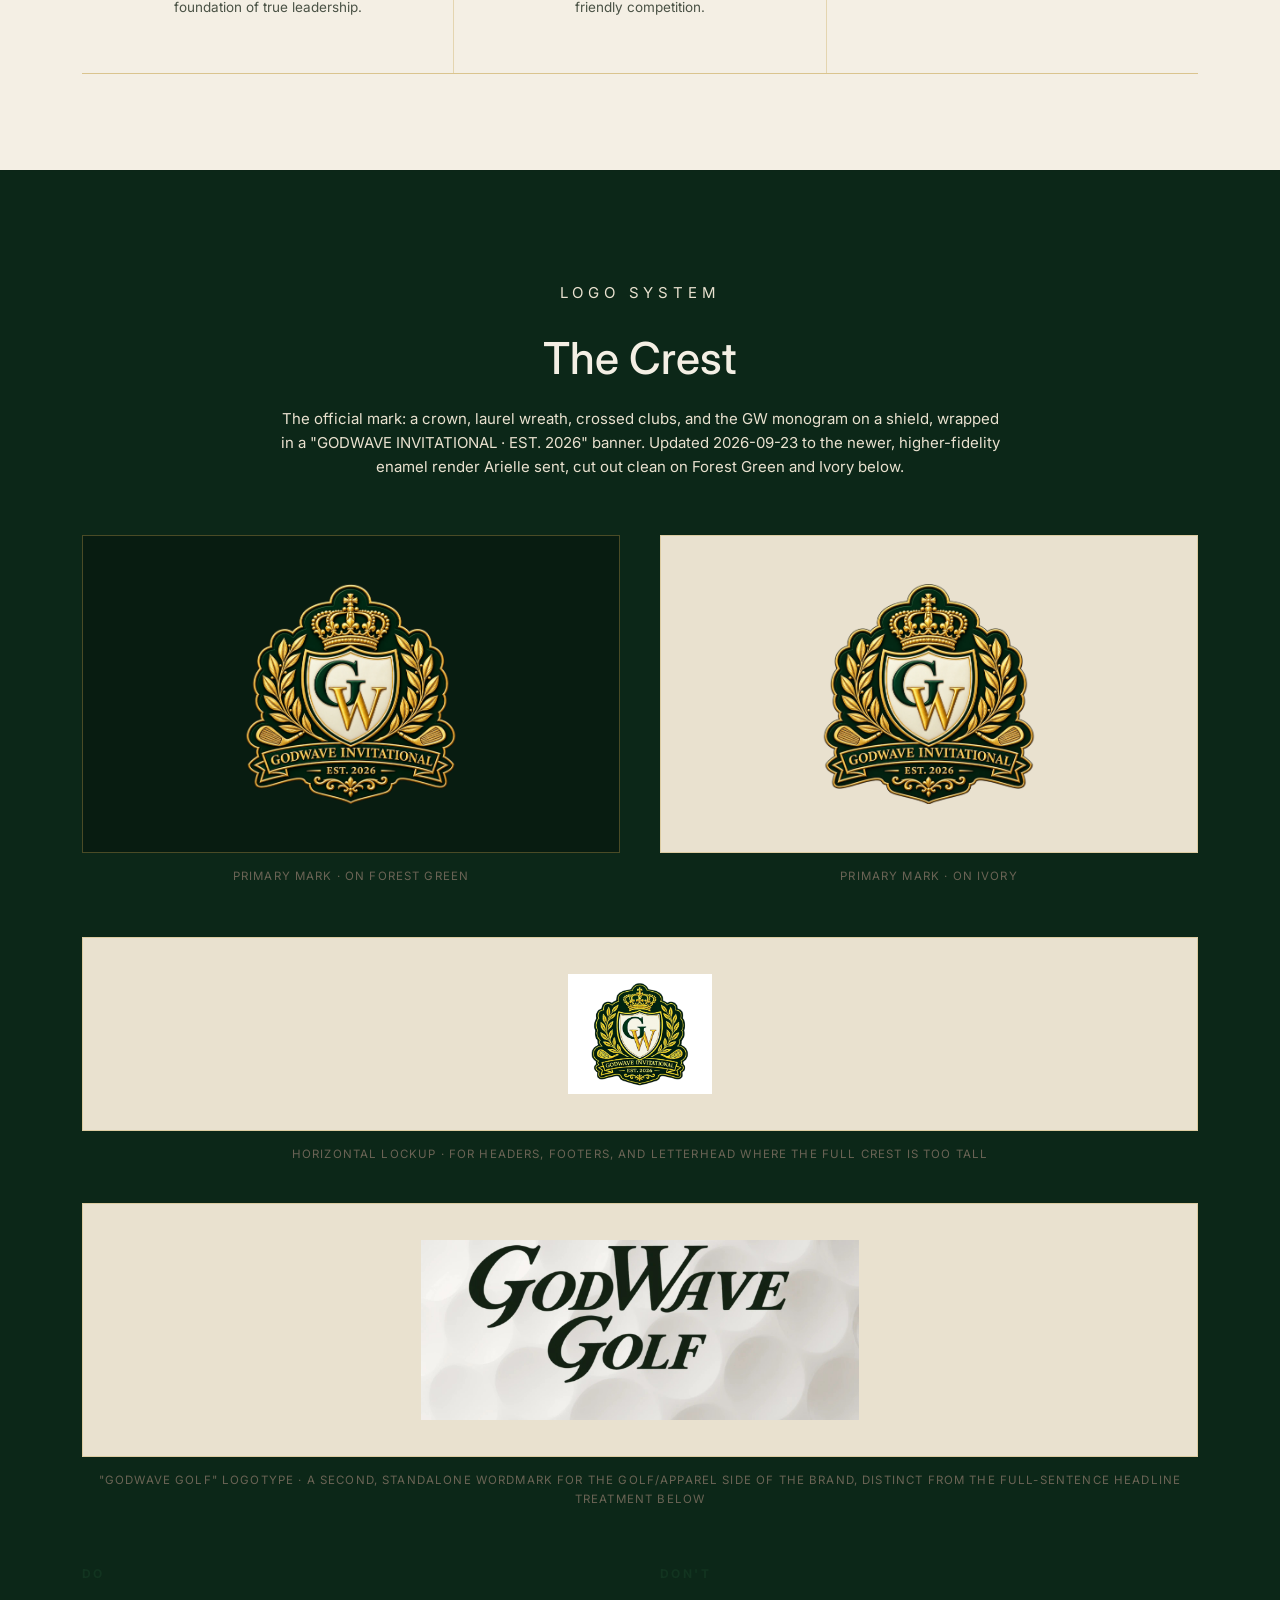
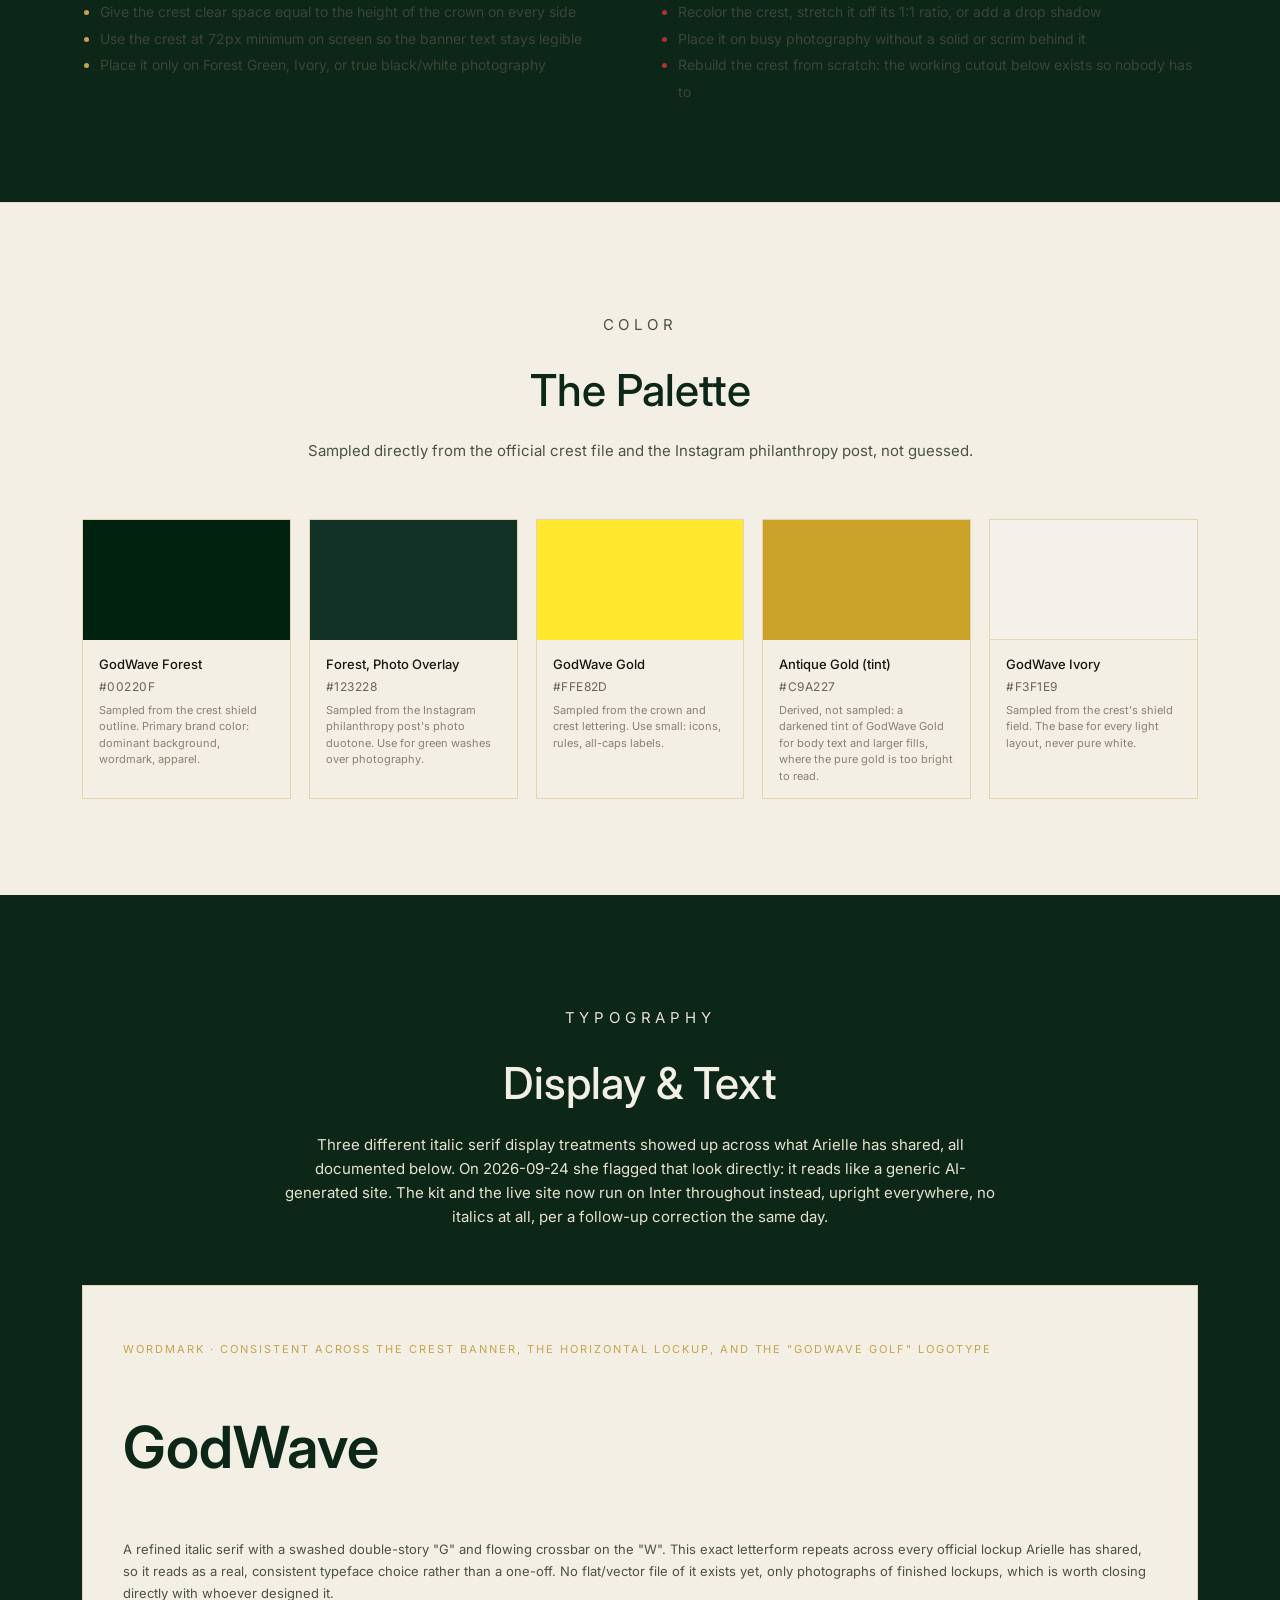
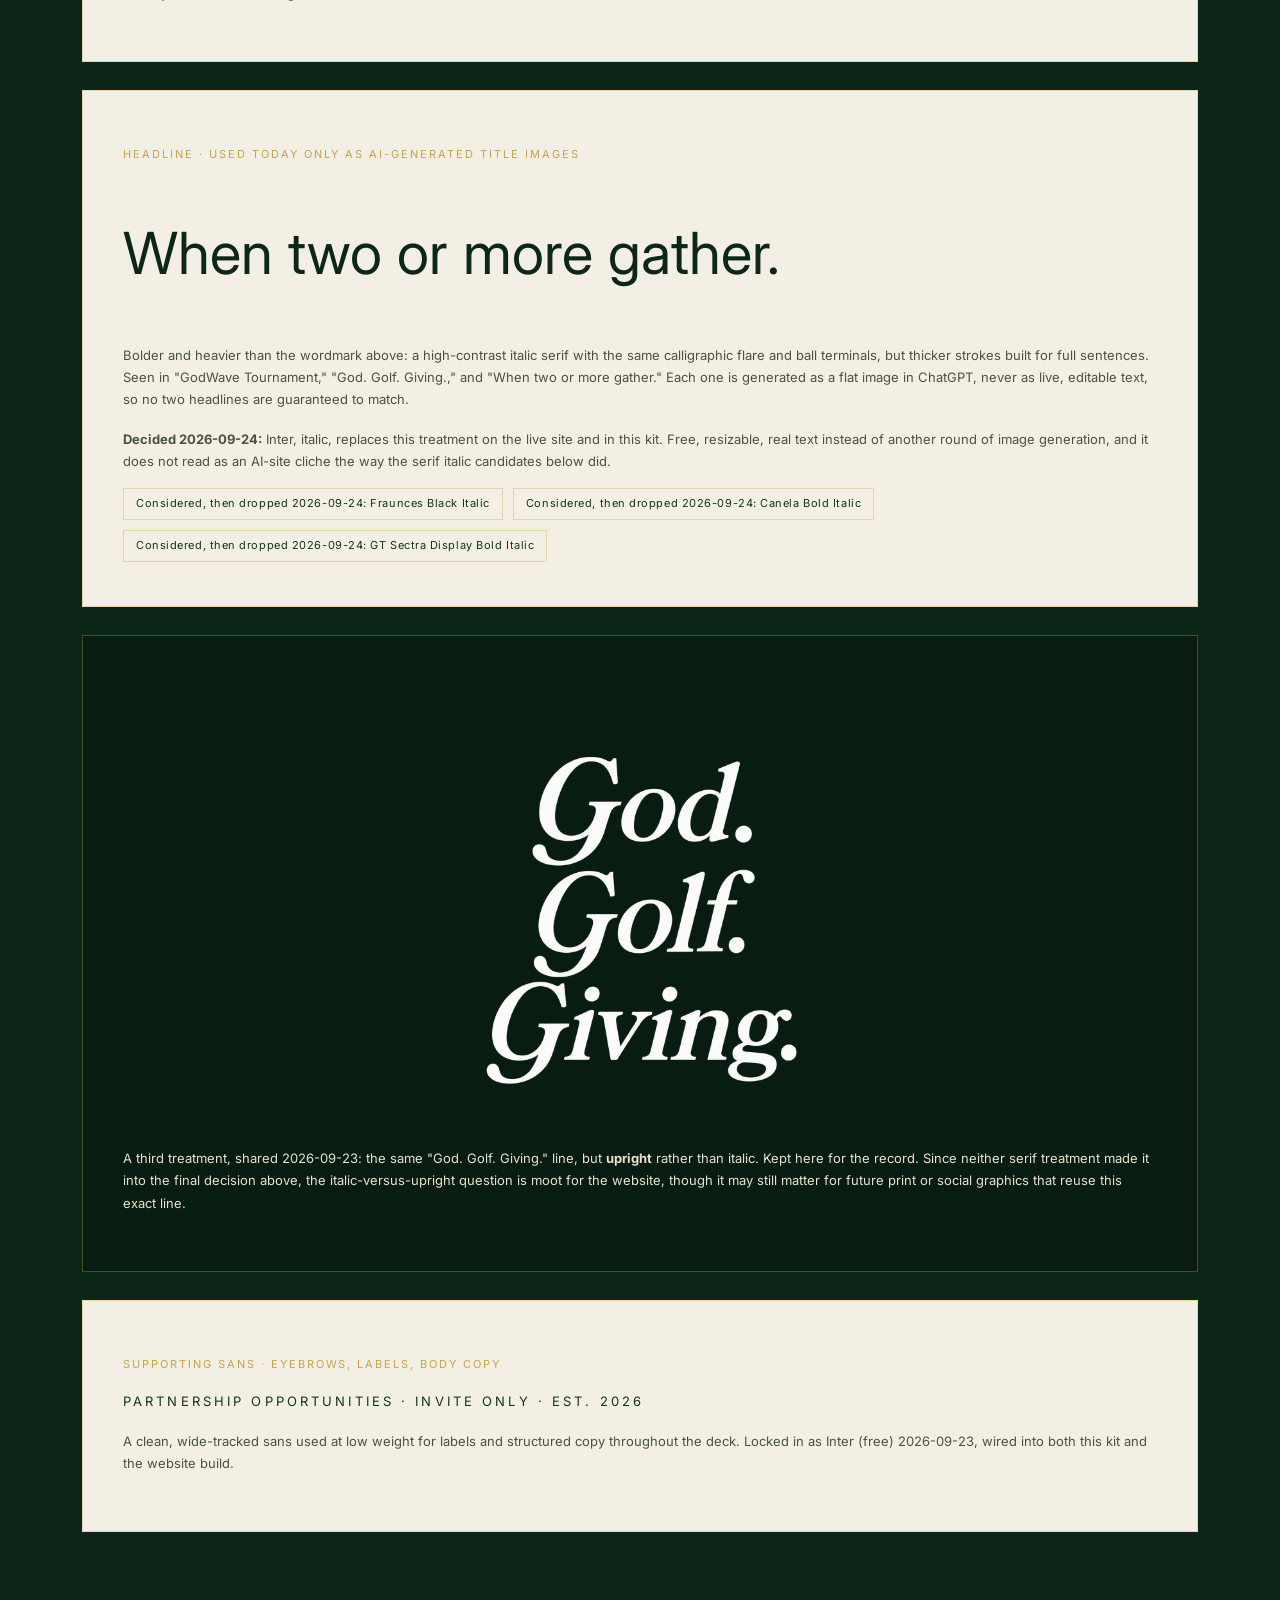
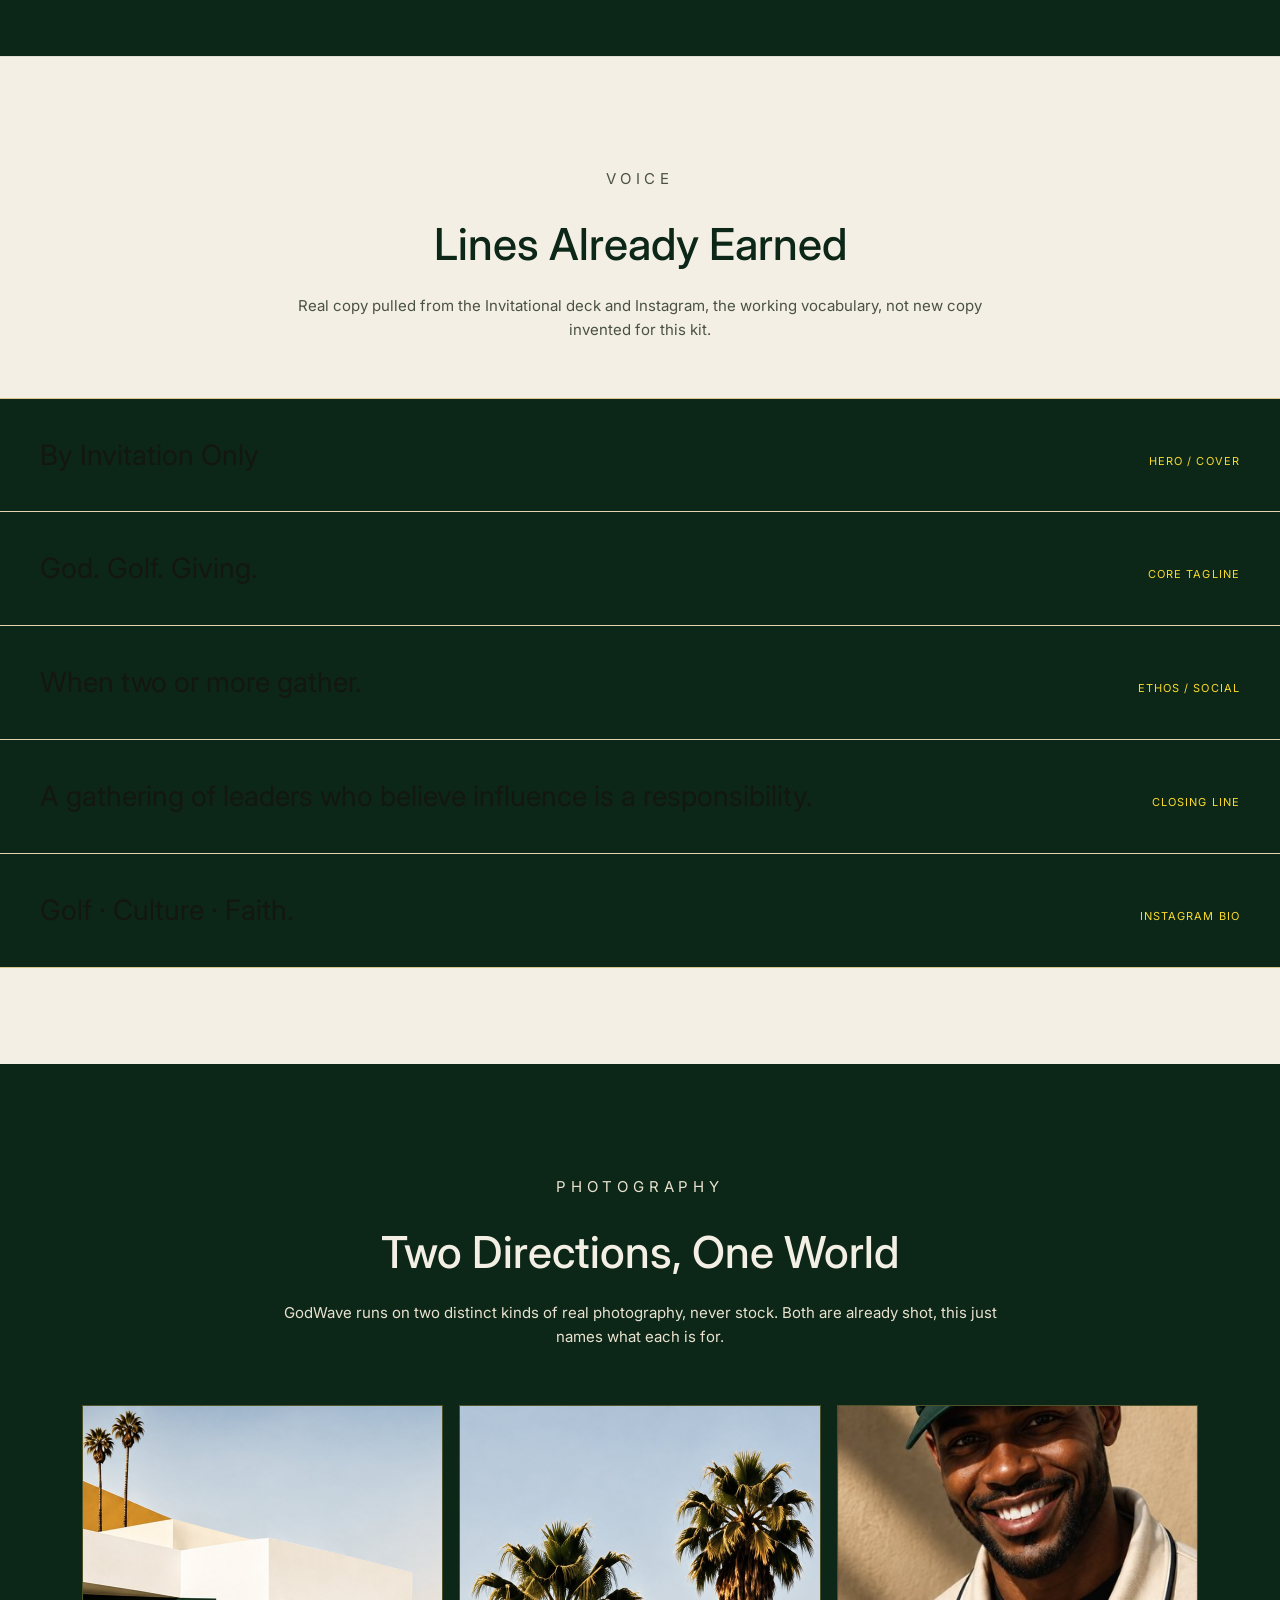
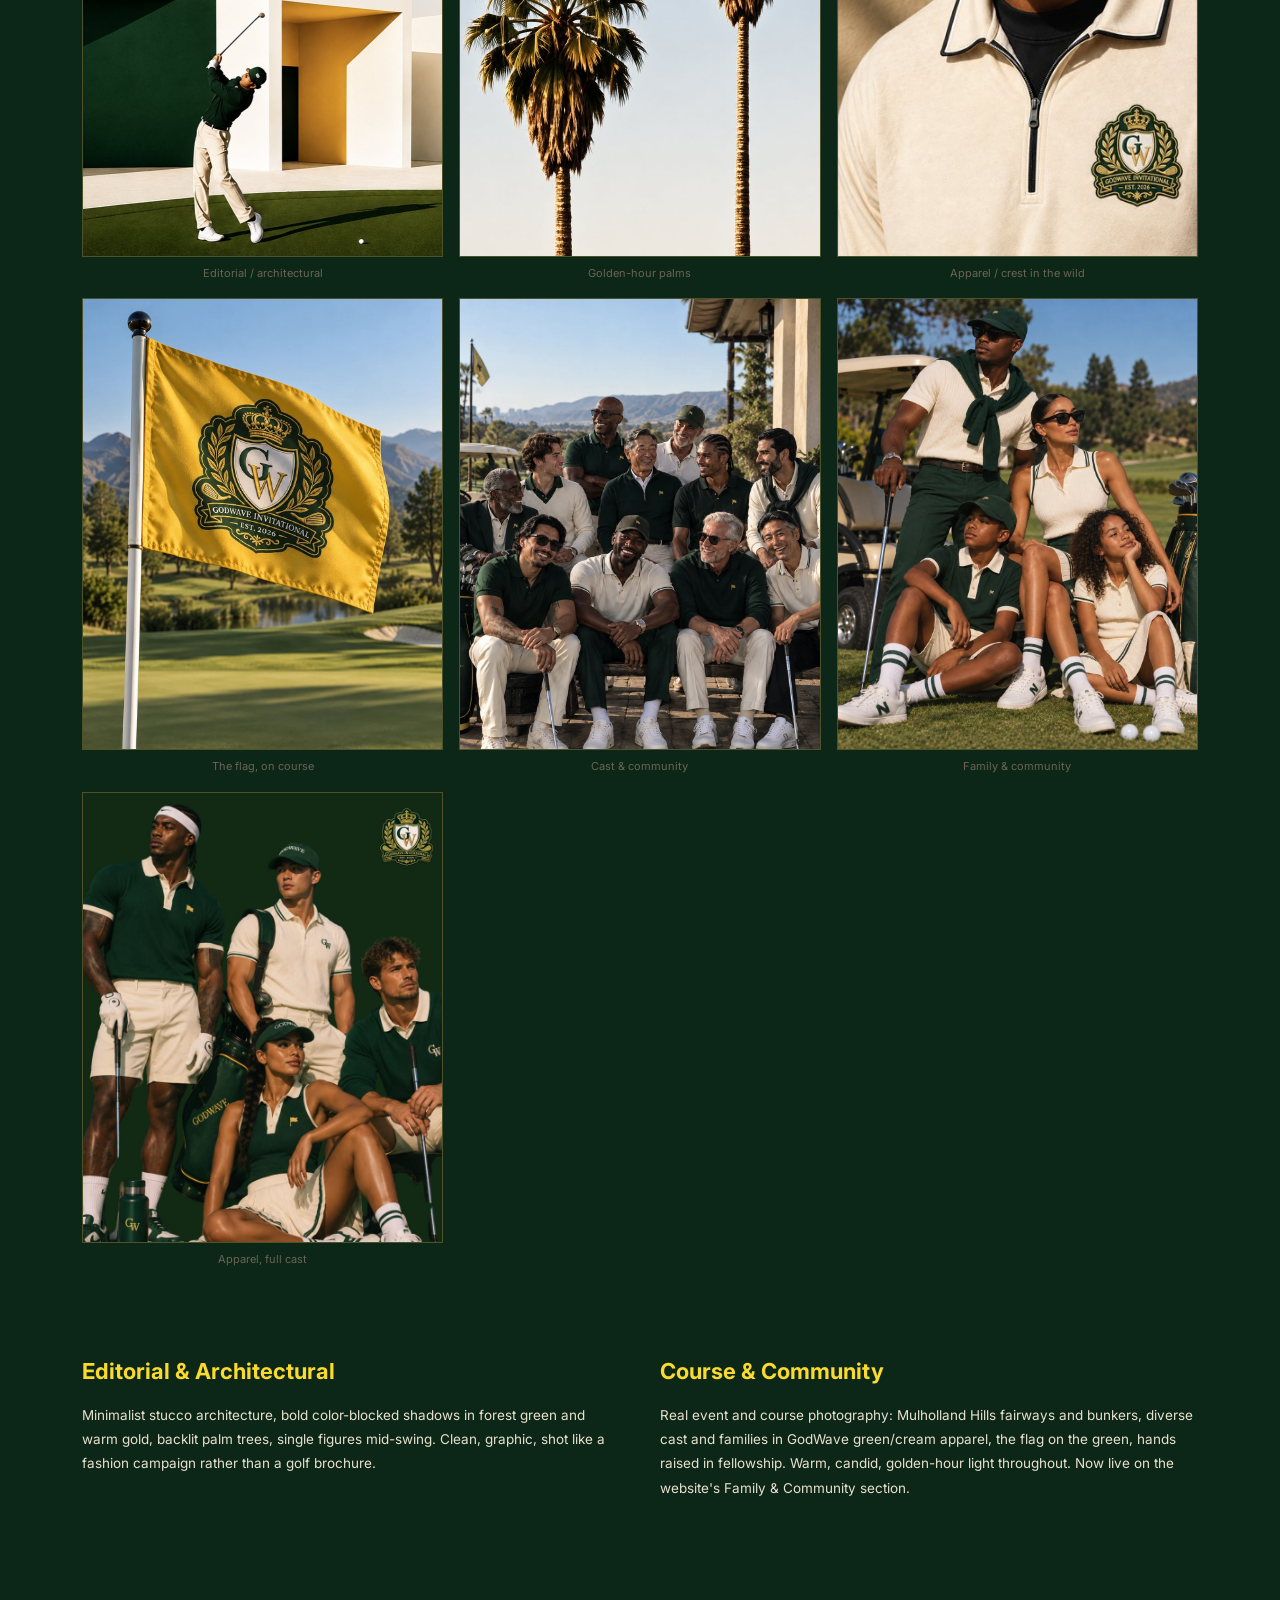
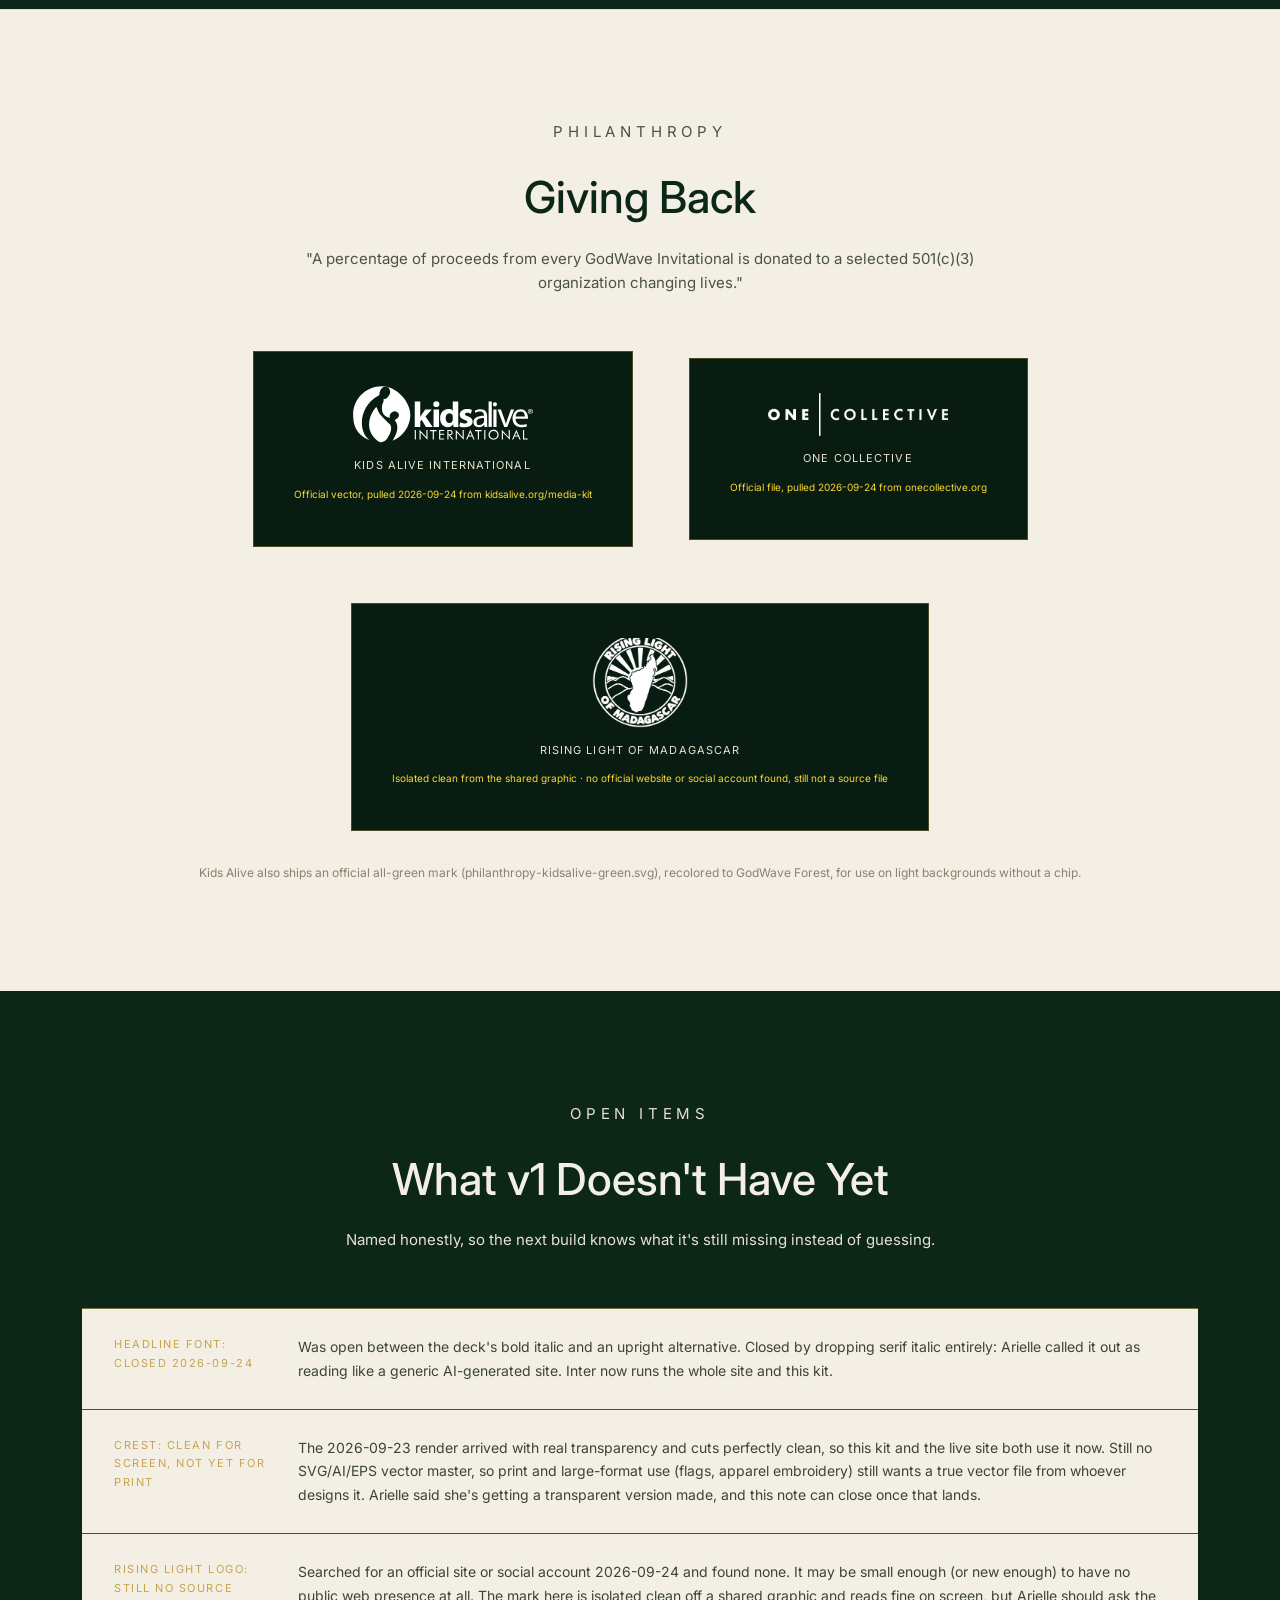
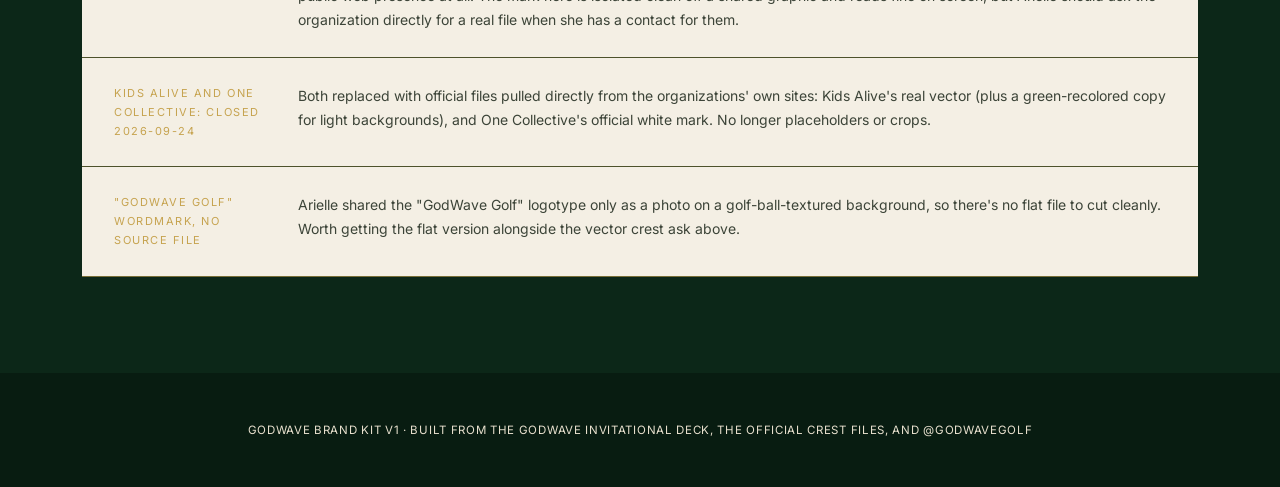
==== commit 61c52c5f: "Rebuild hero, reorder photo sections, remove italics" ====
--- a/brand-kit/index.html
+++ b/brand-kit/index.html
@@ -158,7 +158,7 @@
     <div class="section-head">
       <p class="eyebrow">TYPOGRAPHY</p>
       <h2>Display &amp; Text</h2>
-      <p>Three different italic serif display treatments showed up across what Arielle has shared, all documented below. On 2026-09-24 she flagged that look directly: it reads like a generic AI-generated site. The kit and the live site now run on Inter throughout instead, italic for display and upright for labels and body.</p>
+      <p>Three different italic serif display treatments showed up across what Arielle has shared, all documented below. On 2026-09-24 she flagged that look directly: it reads like a generic AI-generated site. The kit and the live site now run on Inter throughout instead, upright everywhere, no italics at all, per a follow-up correction the same day.</p>
     </div>
 
     <div class="type-specimen">
@@ -224,6 +224,7 @@
       <figure><img src="assets/photo-flag.jpg" alt="GodWave flag on the course" /><figcaption>The flag, on course</figcaption></figure>
       <figure><img src="assets/photo-cast-men.jpg" alt="Group of guests in GodWave apparel" /><figcaption>Cast &amp; community</figcaption></figure>
       <figure><img src="assets/photo-family.jpg" alt="Family in GodWave apparel on a golf cart" /><figcaption>Family &amp; community</figcaption></figure>
+      <figure><img src="assets/photo-apparel-cast.jpg" alt="Four guests in GodWave apparel" /><figcaption>Apparel, full cast</figcaption></figure>
     </div>
 
     <div class="photo-pillars">
--- a/brand-kit/styles.css
+++ b/brand-kit/styles.css
@@ -60,7 +60,7 @@
 .on-dark .eyebrow { color: var(--gold-bright); }
 
 .section-head { max-width: 720px; margin: 0 auto 56px; text-align: center; }
-.section-head h2 { font-family: var(--display); font-style: italic; font-size: clamp(30px, 4vw, 44px); }
+.section-head h2 { font-family: var(--display); font-size: clamp(30px, 4vw, 44px); }
 .section-head p { font-family: var(--sans); font-size: 15px; color: #4a5245; margin-top: 14px; }
 .on-dark .section-head p { color: var(--ivory-dim); }
 
@@ -80,14 +80,13 @@
 
 .cover img { width: 132px; margin: 0 auto 30px; }
 .cover .kicker { font-family: var(--sans); font-size: 12px; letter-spacing: 0.35em; color: var(--gold-bright); margin-bottom: 22px; }
-.cover h1 { font-family: var(--display); font-style: italic; font-size: clamp(52px, 9vw, 104px); line-height: 1; }
+.cover h1 { font-family: var(--display); font-size: clamp(52px, 9vw, 104px); line-height: 1; }
 .cover .sub { font-family: var(--sans); font-size: 13px; letter-spacing: 0.14em; color: var(--ivory-dim); margin-top: 26px; }
 
 /* ---------- Essence ---------- */
 
 .essence-quote {
   font-family: var(--display);
-  font-style: italic;
   font-size: clamp(26px, 3.6vw, 38px);
   max-width: 780px;
   margin: 0 auto 28px;
@@ -98,8 +97,8 @@
 
 .pillars { display: grid; grid-template-columns: repeat(3, 1fr); gap: 1px; background: var(--line); margin-top: 56px; border-top: 1px solid var(--line); border-bottom: 1px solid var(--line); }
 .pillar { background: var(--ivory); padding: 40px 28px; text-align: center; }
-.pillar .num { font-family: var(--display); font-style: italic; font-size: 32px; color: var(--gold); }
-.pillar h3 { font-size: 21px; font-style: italic; margin: 8px 0 10px; color: var(--green-900); }
+.pillar .num { font-family: var(--display); font-size: 32px; color: var(--gold); }
+.pillar h3 { font-size: 21px; margin: 8px 0 10px; color: var(--green-900); }
 .pillar p { font-family: var(--sans); font-size: 13.5px; line-height: 1.7; color: #4a5245; }
 
 /* ---------- Logo system ---------- */
@@ -130,7 +129,7 @@
 
 .type-specimen { border: 1px solid var(--line); padding: 44px 40px; margin-bottom: 28px; background: var(--ivory); }
 .type-specimen .label { font-family: var(--sans); font-size: 11px; letter-spacing: 0.18em; text-transform: uppercase; color: var(--gold); margin-bottom: 18px; }
-.type-specimen .sample-display { font-family: var(--display); font-style: italic; font-size: clamp(34px, 5vw, 58px); color: var(--green-900); line-height: 1.1; }
+.type-specimen .sample-display { font-family: var(--display); font-size: clamp(34px, 5vw, 58px); color: var(--green-900); line-height: 1.1; }
 .type-specimen .sample-sans { font-family: var(--sans); font-size: 13px; letter-spacing: 0.24em; text-transform: uppercase; color: var(--green-800); }
 .type-specimen .meta { font-family: var(--sans); font-size: 13px; color: #4a5245; margin-top: 18px; line-height: 1.7; }
 .type-specimen .candidates { display: flex; gap: 10px; flex-wrap: wrap; margin-top: 16px; }
@@ -144,7 +143,7 @@
 
 .voice-lines { display: grid; gap: 1px; background: var(--line); border-top: 1px solid var(--line); border-bottom: 1px solid var(--line); margin-top: 10px; }
 .voice-line { background: var(--green-900); padding: 34px 40px; display: flex; align-items: baseline; justify-content: space-between; gap: 24px; flex-wrap: wrap; }
-.voice-line .text { font-family: var(--display); font-style: italic; font-size: clamp(20px, 2.6vw, 28px); }
+.voice-line .text { font-family: var(--display); font-size: clamp(20px, 2.6vw, 28px); }
 .voice-line .use { font-family: var(--sans); font-size: 11px; letter-spacing: 0.1em; text-transform: uppercase; color: var(--gold-bright); white-space: nowrap; }
 
 /* ---------- Photography ---------- */
@@ -155,7 +154,7 @@
 .photo-grid figcaption { font-family: var(--sans); font-size: 11px; color: #6b6455; margin-top: 8px; text-align: center; }
 
 .photo-pillars { display: grid; grid-template-columns: 1fr 1fr; gap: 40px; margin-top: 56px; }
-.photo-pillar h4 { font-family: var(--serif); font-style: italic; font-size: 22px; color: var(--gold-bright); margin-bottom: 10px; }
+.photo-pillar h4 { font-family: var(--serif); font-size: 22px; color: var(--gold-bright); margin-bottom: 10px; }
 .photo-pillar p { font-family: var(--sans); font-size: 13.5px; line-height: 1.8; color: var(--ivory-dim); }
 
 /* ---------- Philanthropy ---------- */
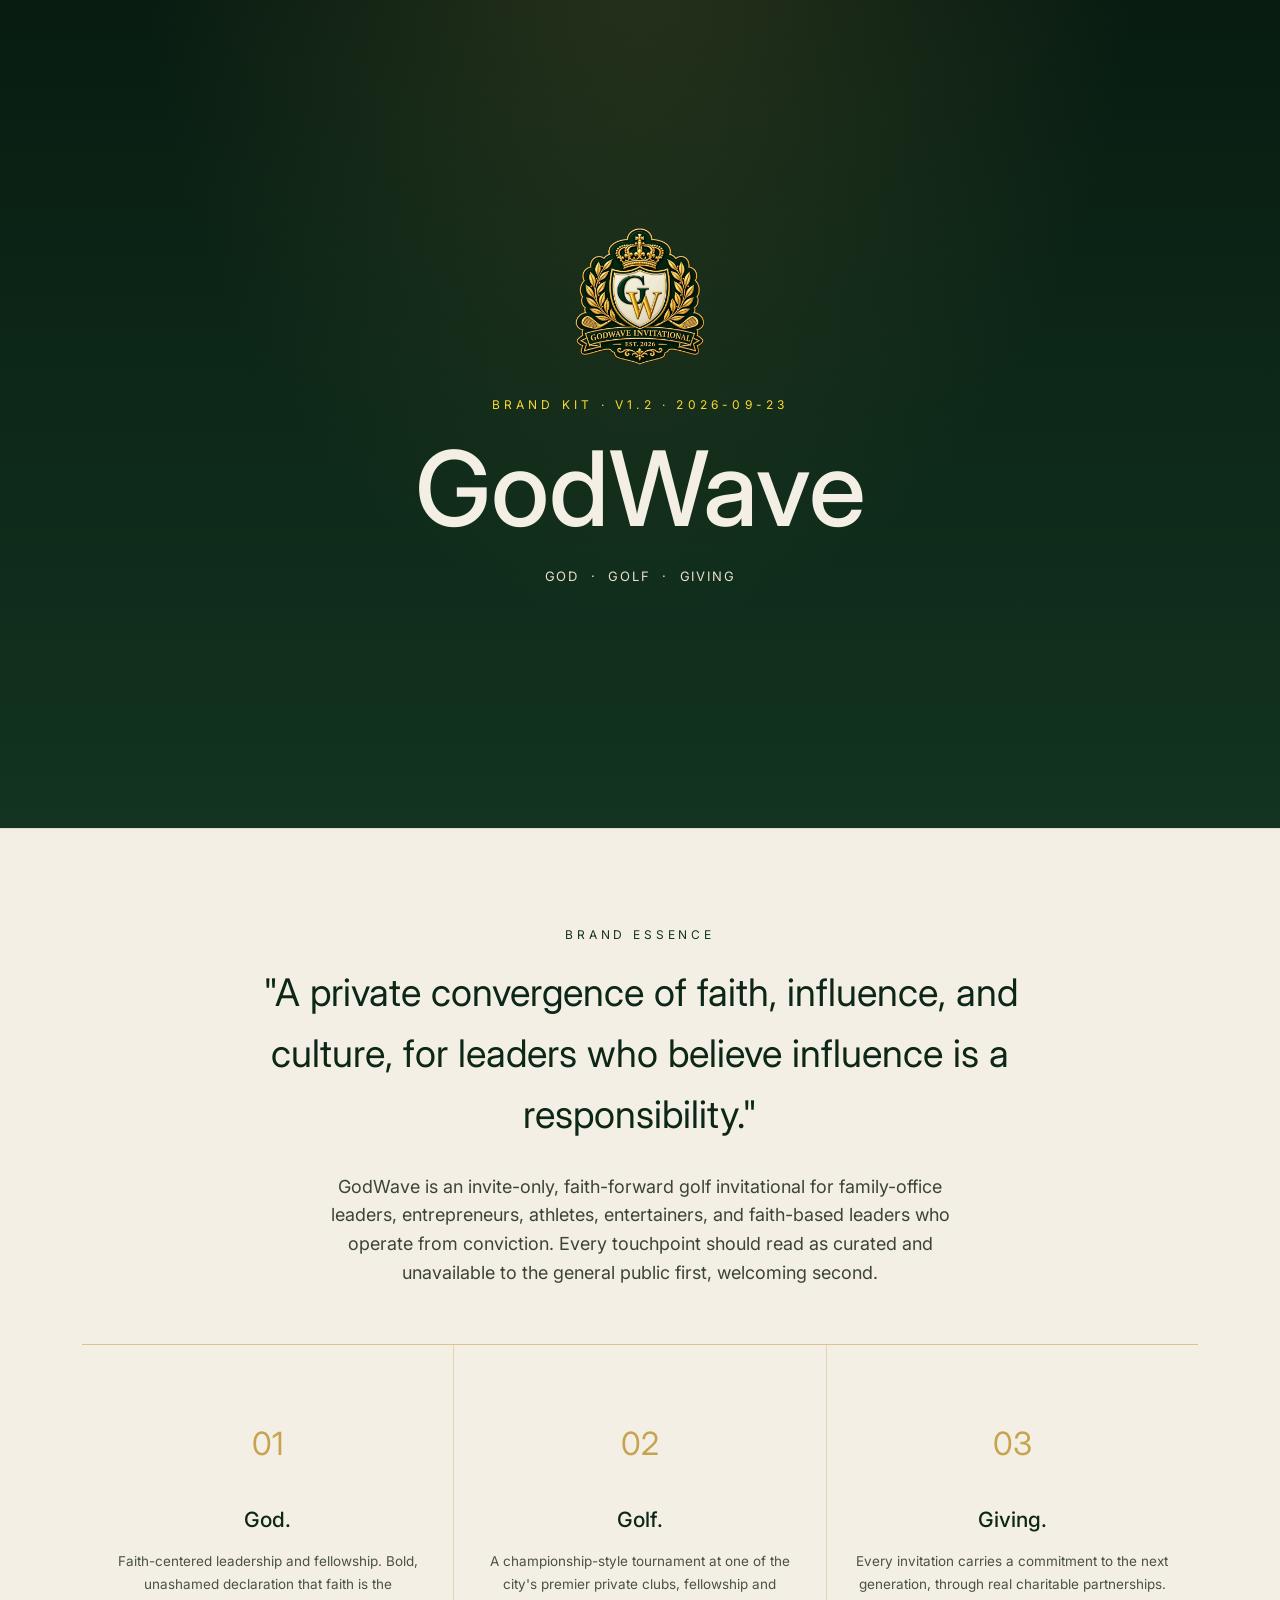
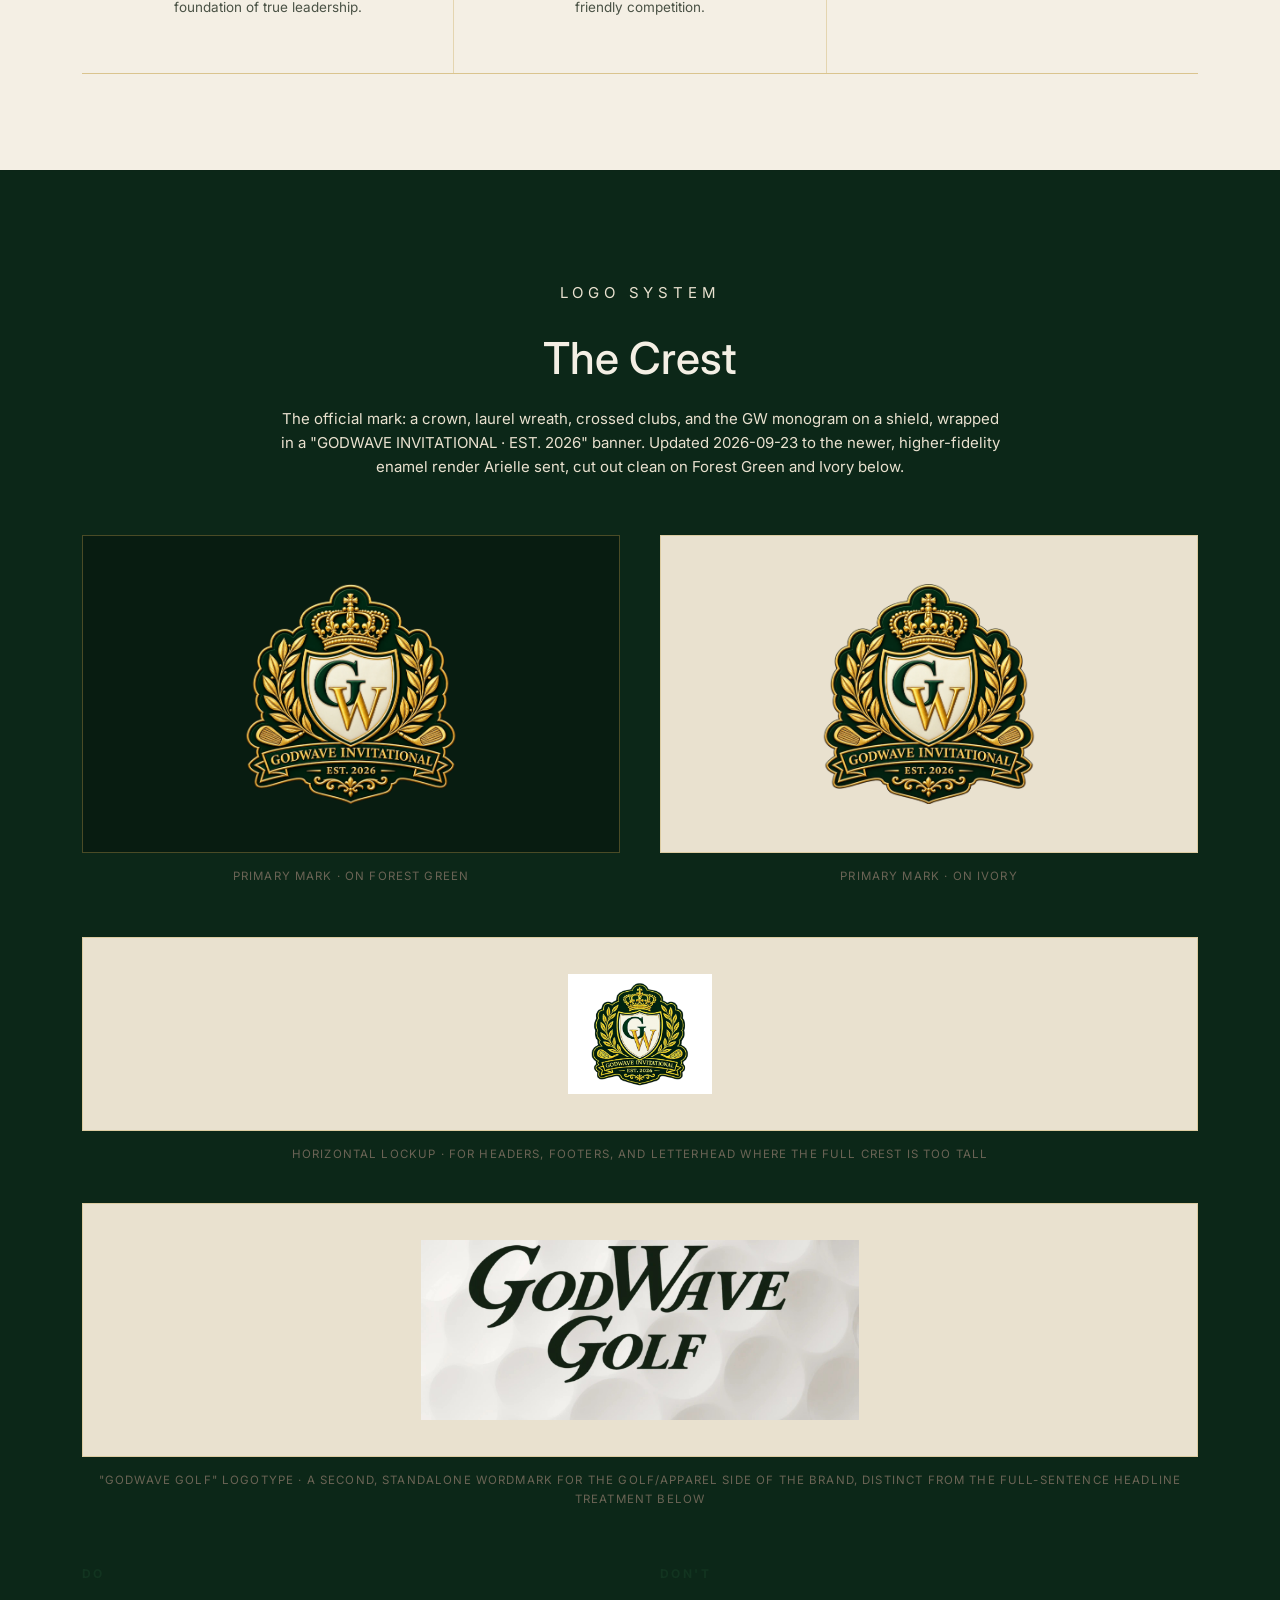
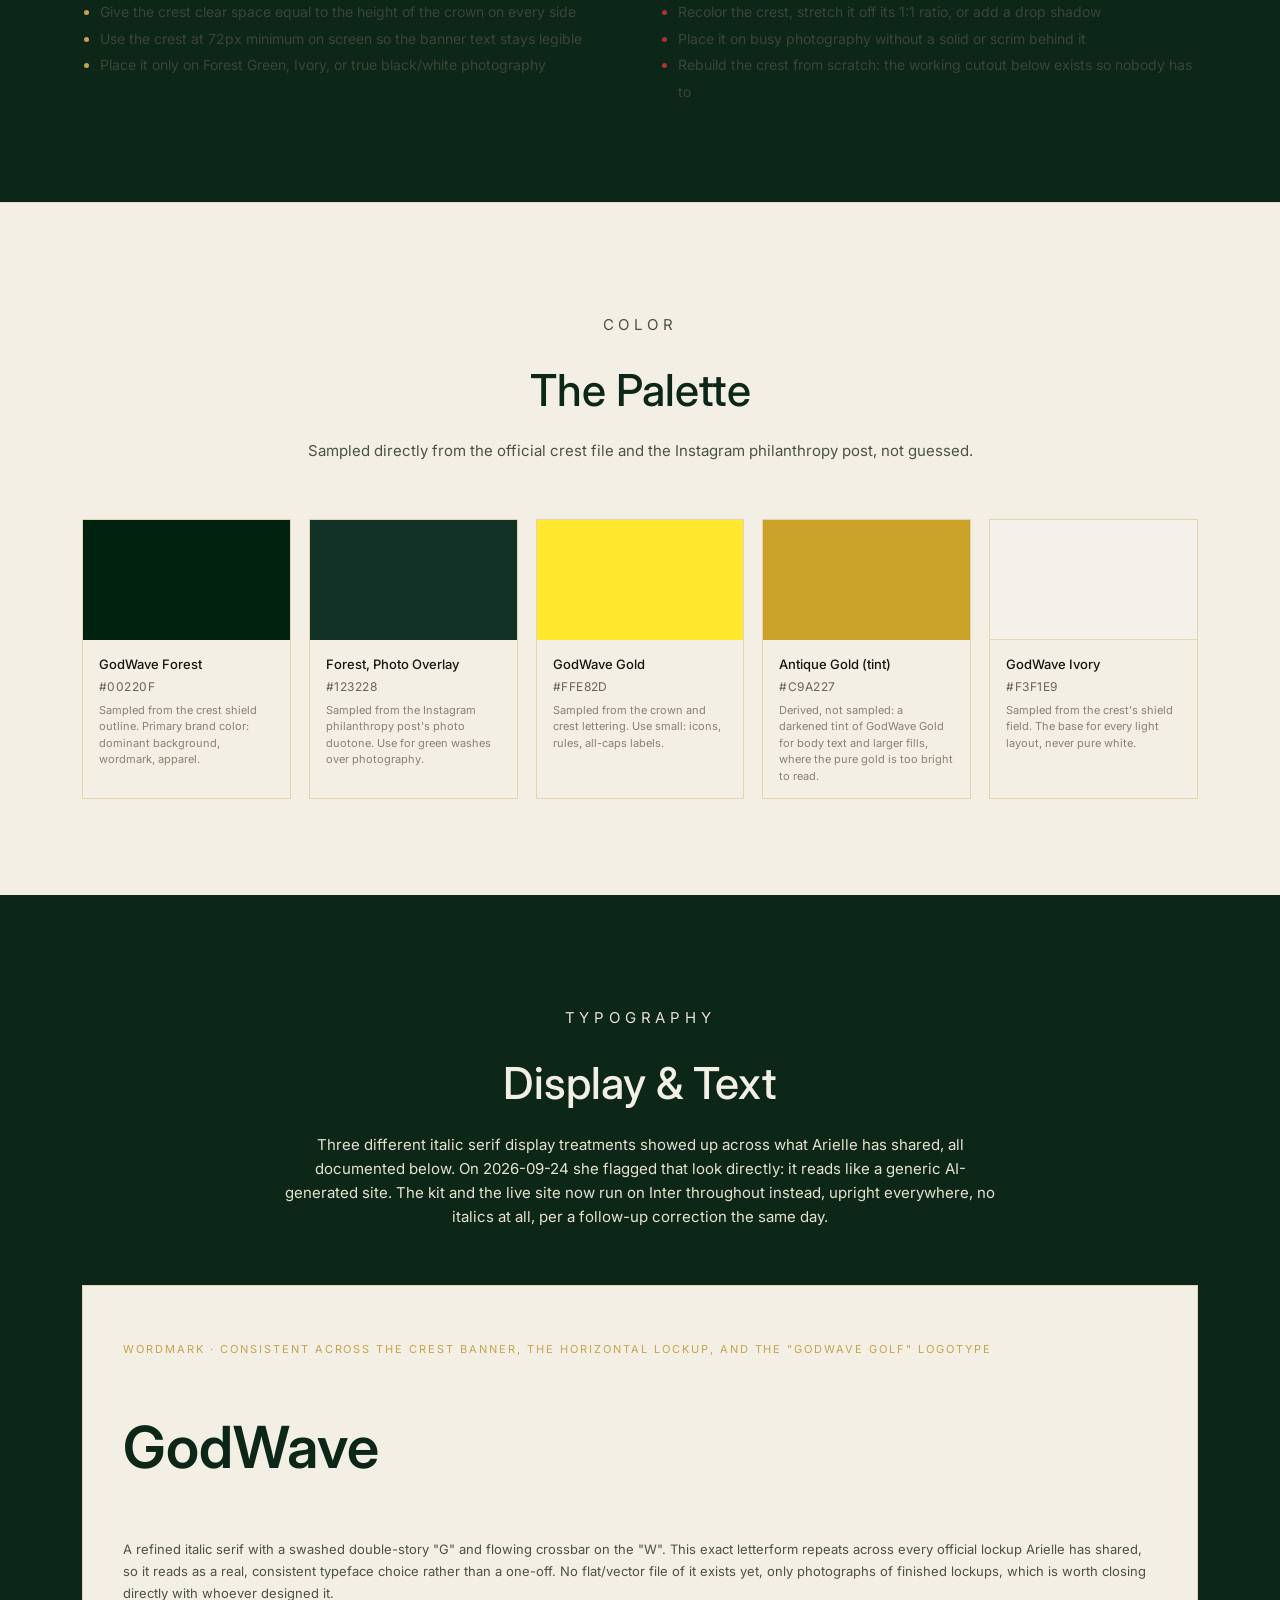
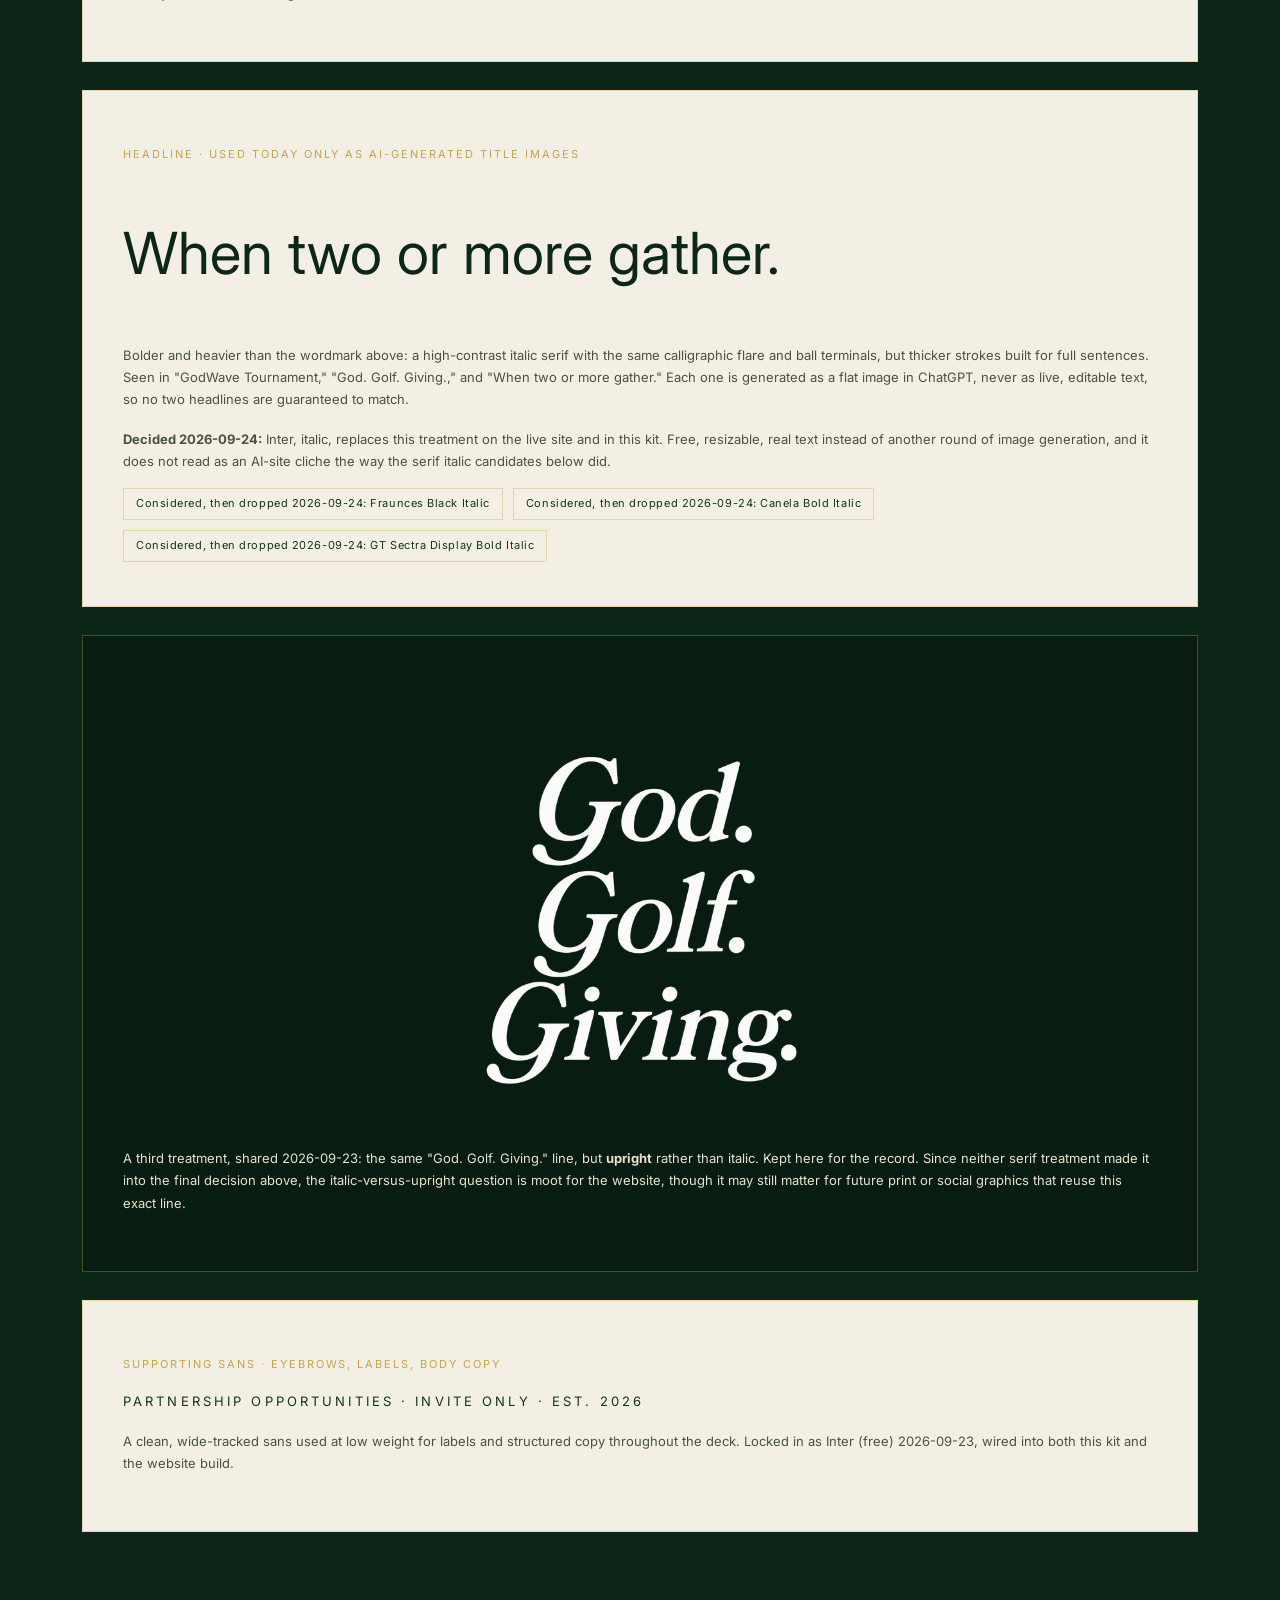
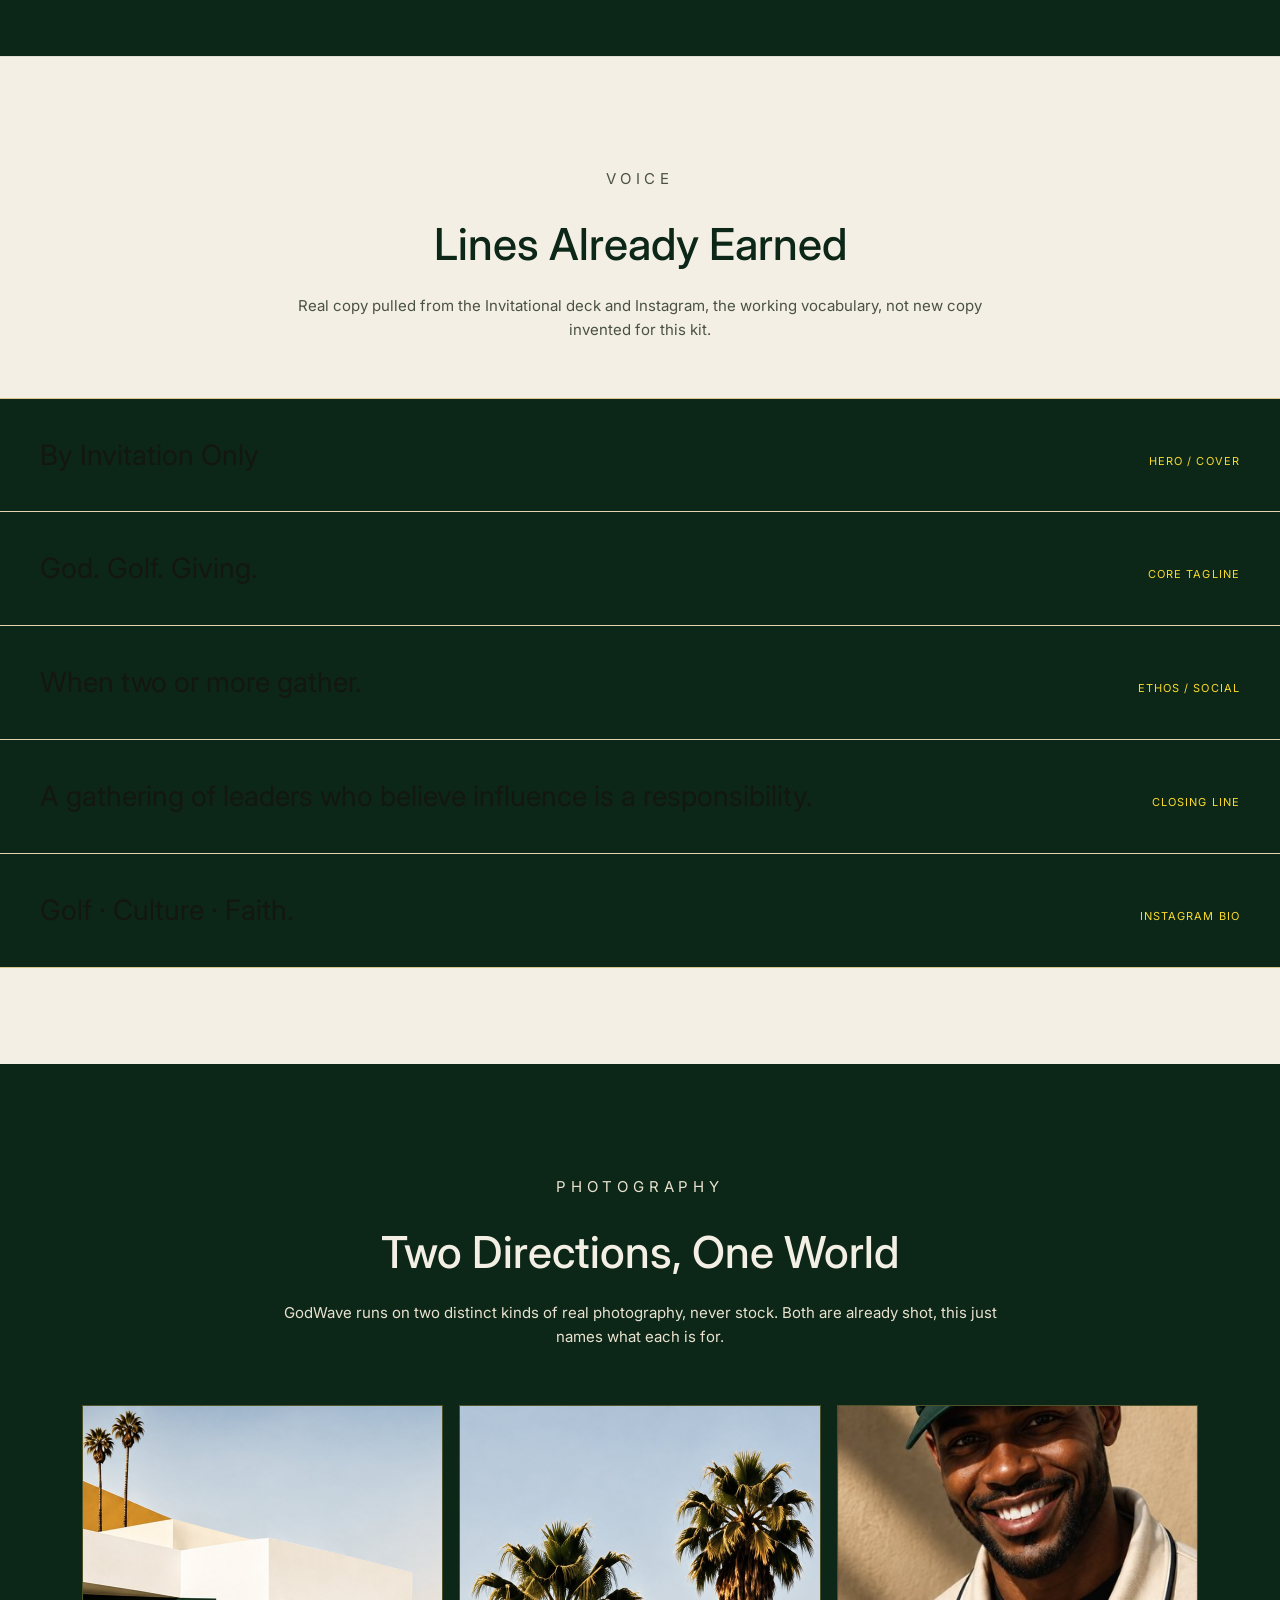
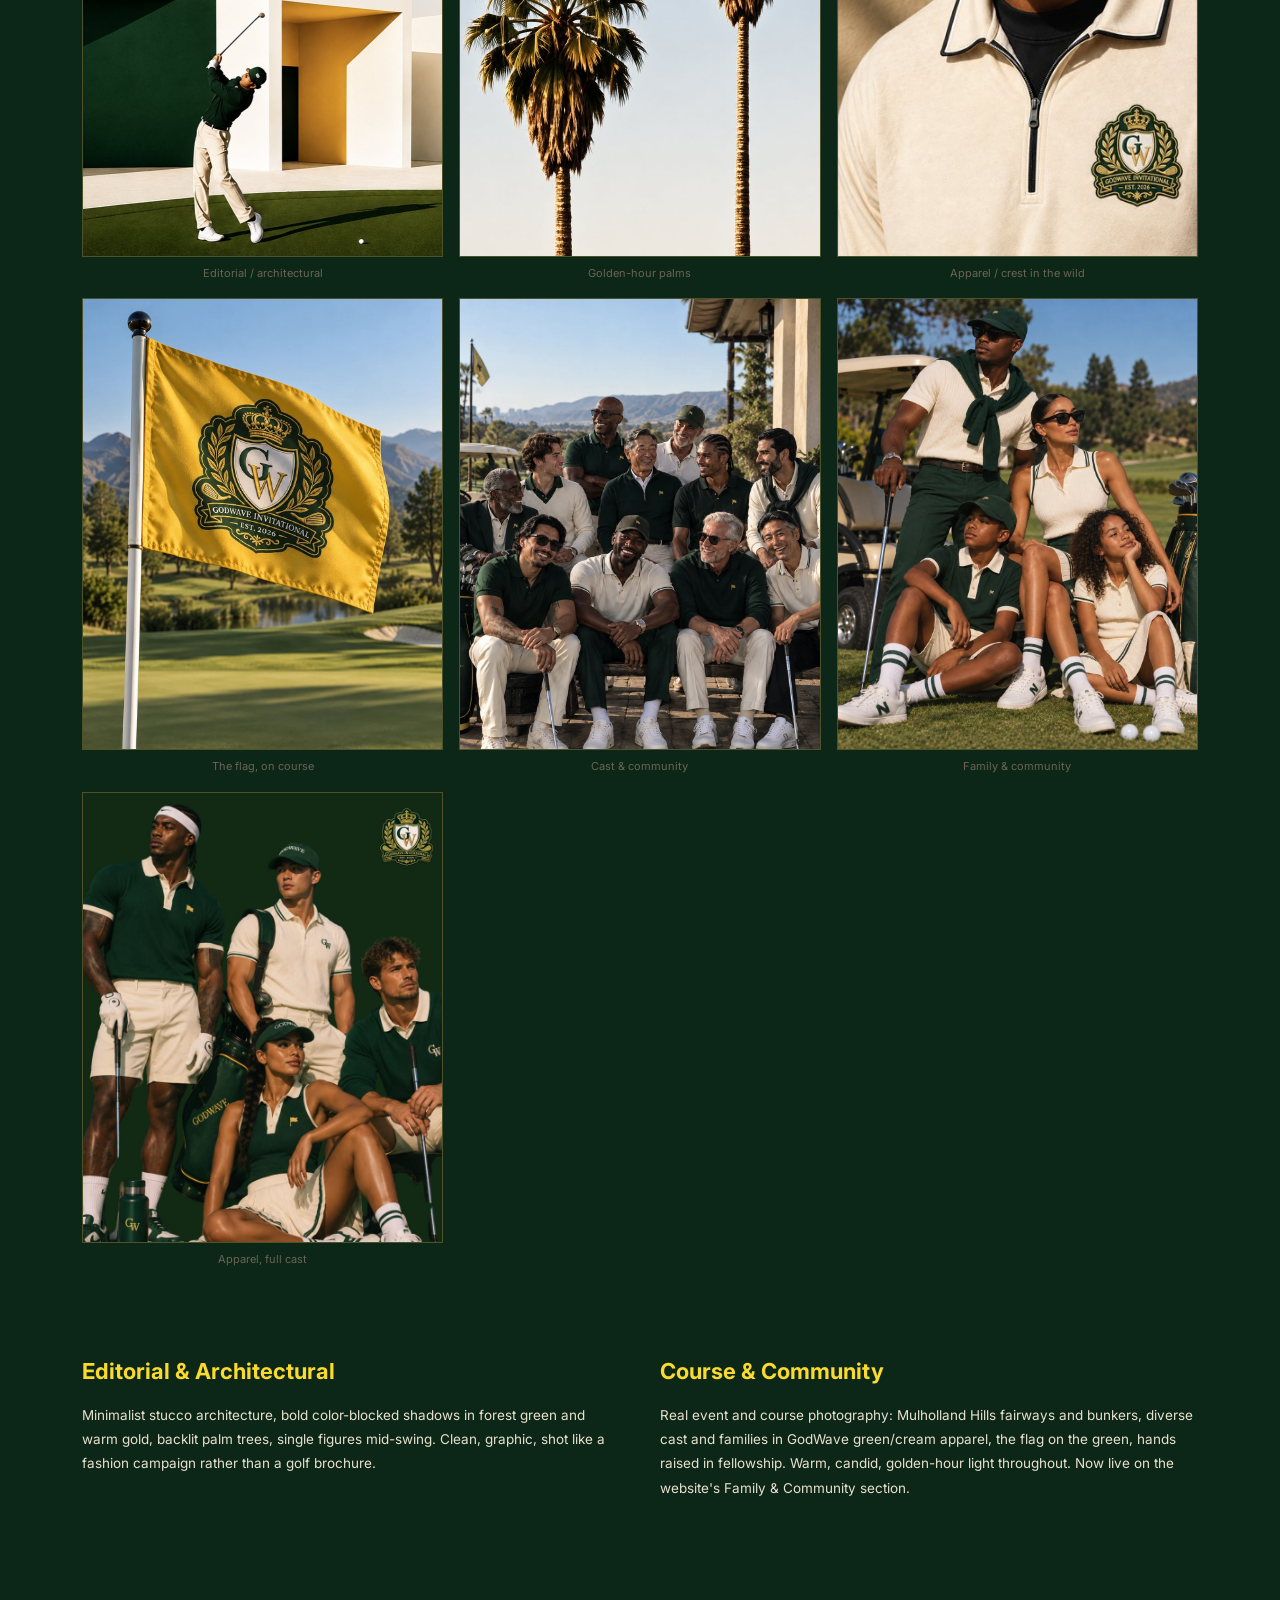
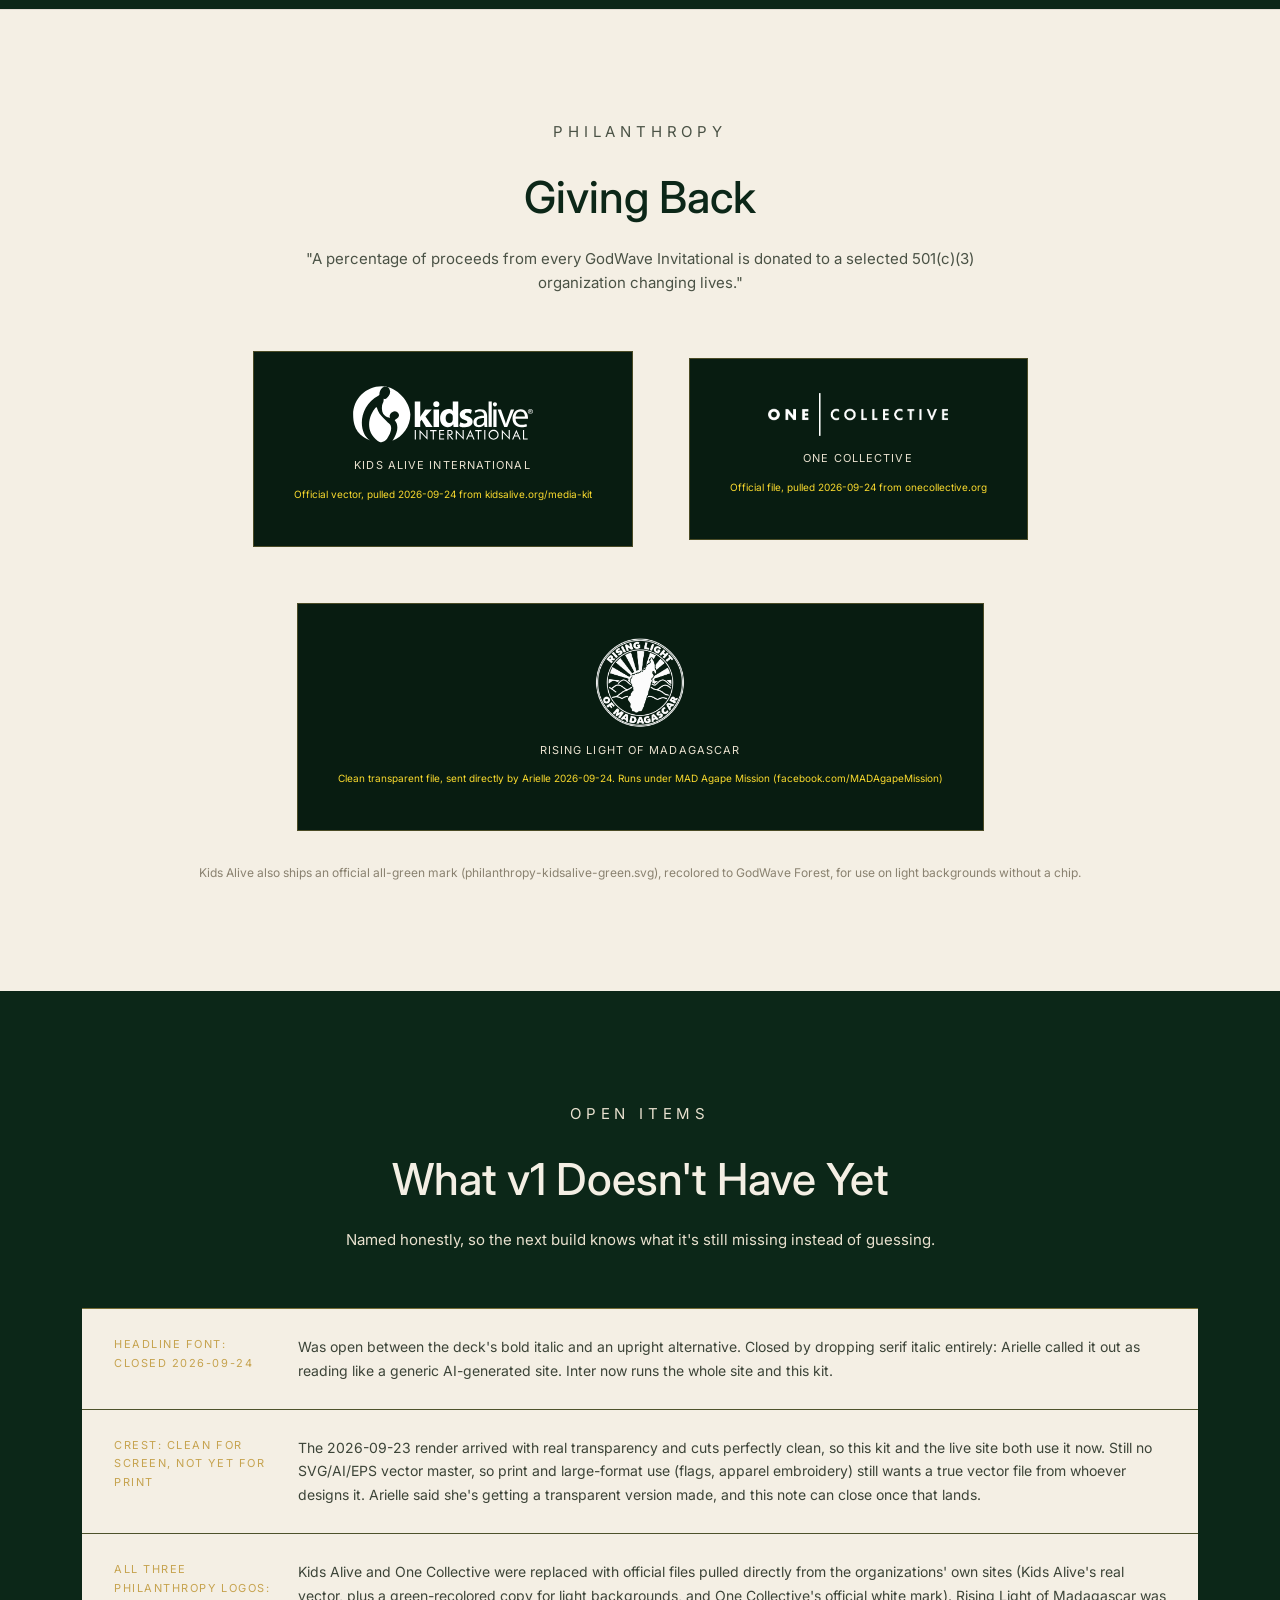
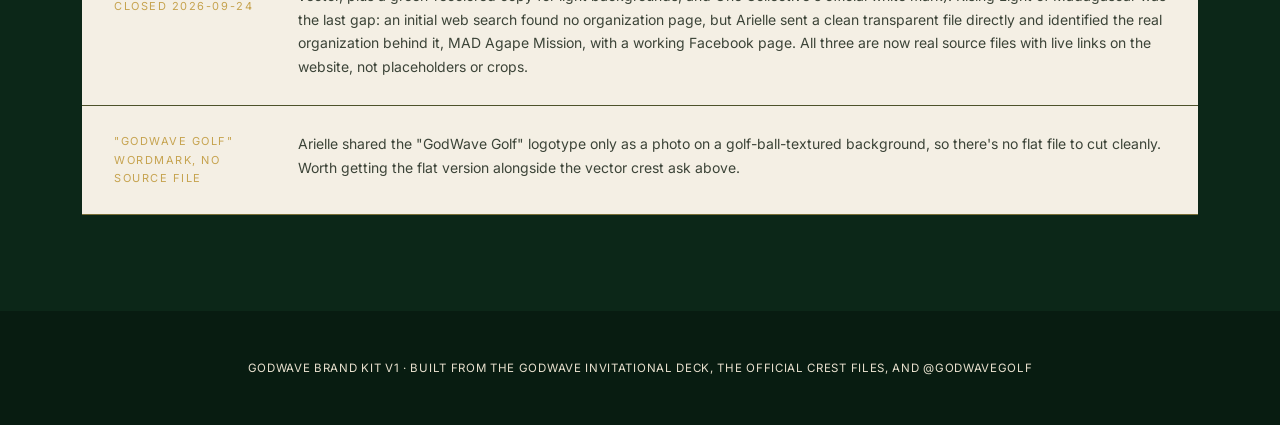
==== commit 7d2a5d5a: "Bigger philanthropy logos with real links, fix clipping, close Rising Light gap" ====
--- a/brand-kit/index.html
+++ b/brand-kit/index.html
@@ -261,7 +261,7 @@
       <div class="partner-card">
         <img src="assets/philanthropy-risinglight-white.png" alt="Rising Light of Madagascar logo" />
         <p class="partner-name">Rising Light of Madagascar</p>
-        <p class="partner-flag">Isolated clean from the shared graphic &middot; no official website or social account found, still not a source file</p>
+        <p class="partner-flag">Clean transparent file, sent directly by Arielle 2026-09-24. Runs under MAD Agape Mission (facebook.com/MADAgapeMission)</p>
       </div>
     </div>
     <p style="text-align:center;margin-top:32px;font-family:var(--sans);font-size:12px;color:#8a8270;">Kids Alive also ships an official all-green mark (<code style="font-family:var(--sans)">philanthropy-kidsalive-green.svg</code>), recolored to GodWave Forest, for use on light backgrounds without a chip.</p>
@@ -285,12 +285,8 @@
         <p>The 2026-09-23 render arrived with real transparency and cuts perfectly clean, so this kit and the live site both use it now. Still no SVG/AI/EPS vector master, so print and large-format use (flags, apparel embroidery) still wants a true vector file from whoever designs it. Arielle said she's getting a transparent version made, and this note can close once that lands.</p>
       </div>
       <div class="gap-item">
-        <p class="tag">Rising Light logo: still no source</p>
-        <p>Searched for an official site or social account 2026-09-24 and found none. It may be small enough (or new enough) to have no public web presence at all. The mark here is isolated clean off a shared graphic and reads fine on screen, but Arielle should ask the organization directly for a real file when she has a contact for them.</p>
-      </div>
-      <div class="gap-item">
-        <p class="tag">Kids Alive and One Collective: closed 2026-09-24</p>
-        <p>Both replaced with official files pulled directly from the organizations' own sites: Kids Alive's real vector (plus a green-recolored copy for light backgrounds), and One Collective's official white mark. No longer placeholders or crops.</p>
+        <p class="tag">All three philanthropy logos: closed 2026-09-24</p>
+        <p>Kids Alive and One Collective were replaced with official files pulled directly from the organizations' own sites (Kids Alive's real vector, plus a green-recolored copy for light backgrounds, and One Collective's official white mark). Rising Light of Madagascar was the last gap: an initial web search found no organization page, but Arielle sent a clean transparent file directly and identified the real organization behind it, MAD Agape Mission, with a working Facebook page. All three are now real source files with live links on the website, not placeholders or crops.</p>
       </div>
       <div class="gap-item">
         <p class="tag">"GodWave Golf" wordmark, no source file</p>
